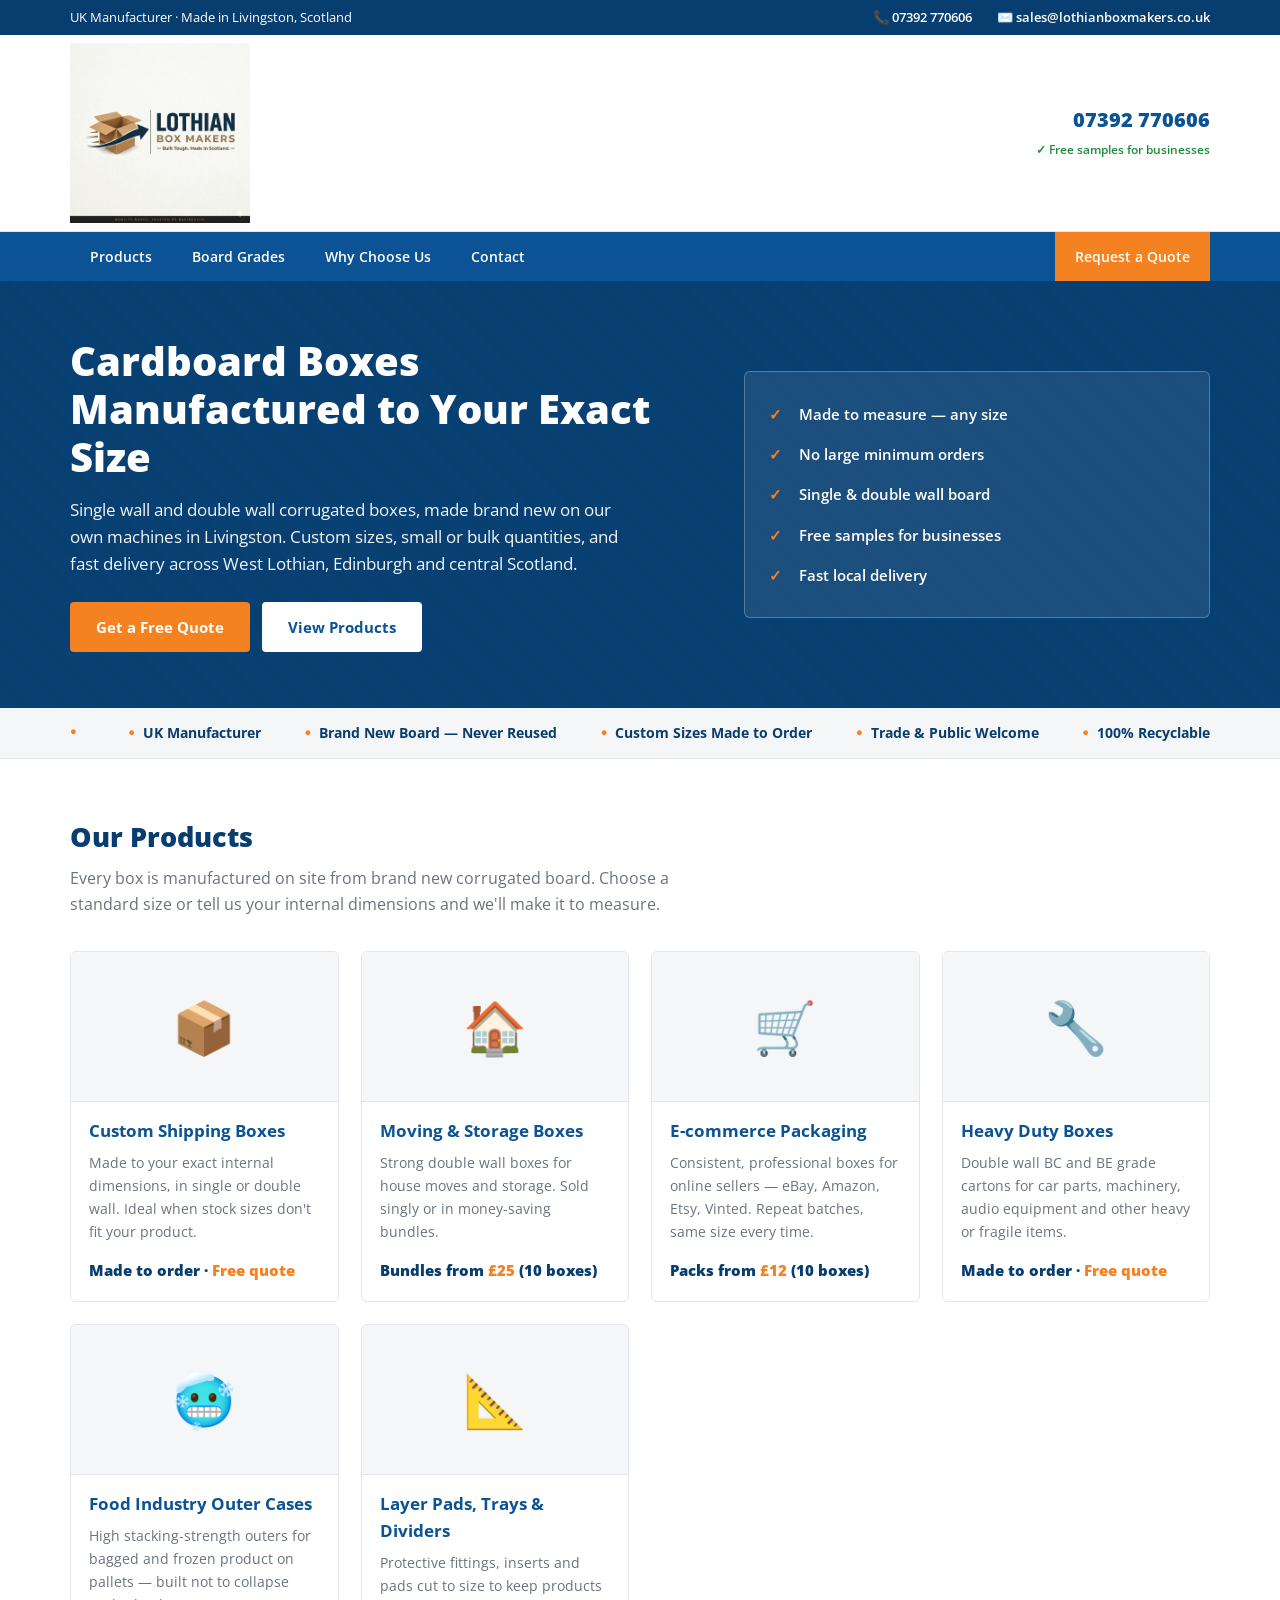
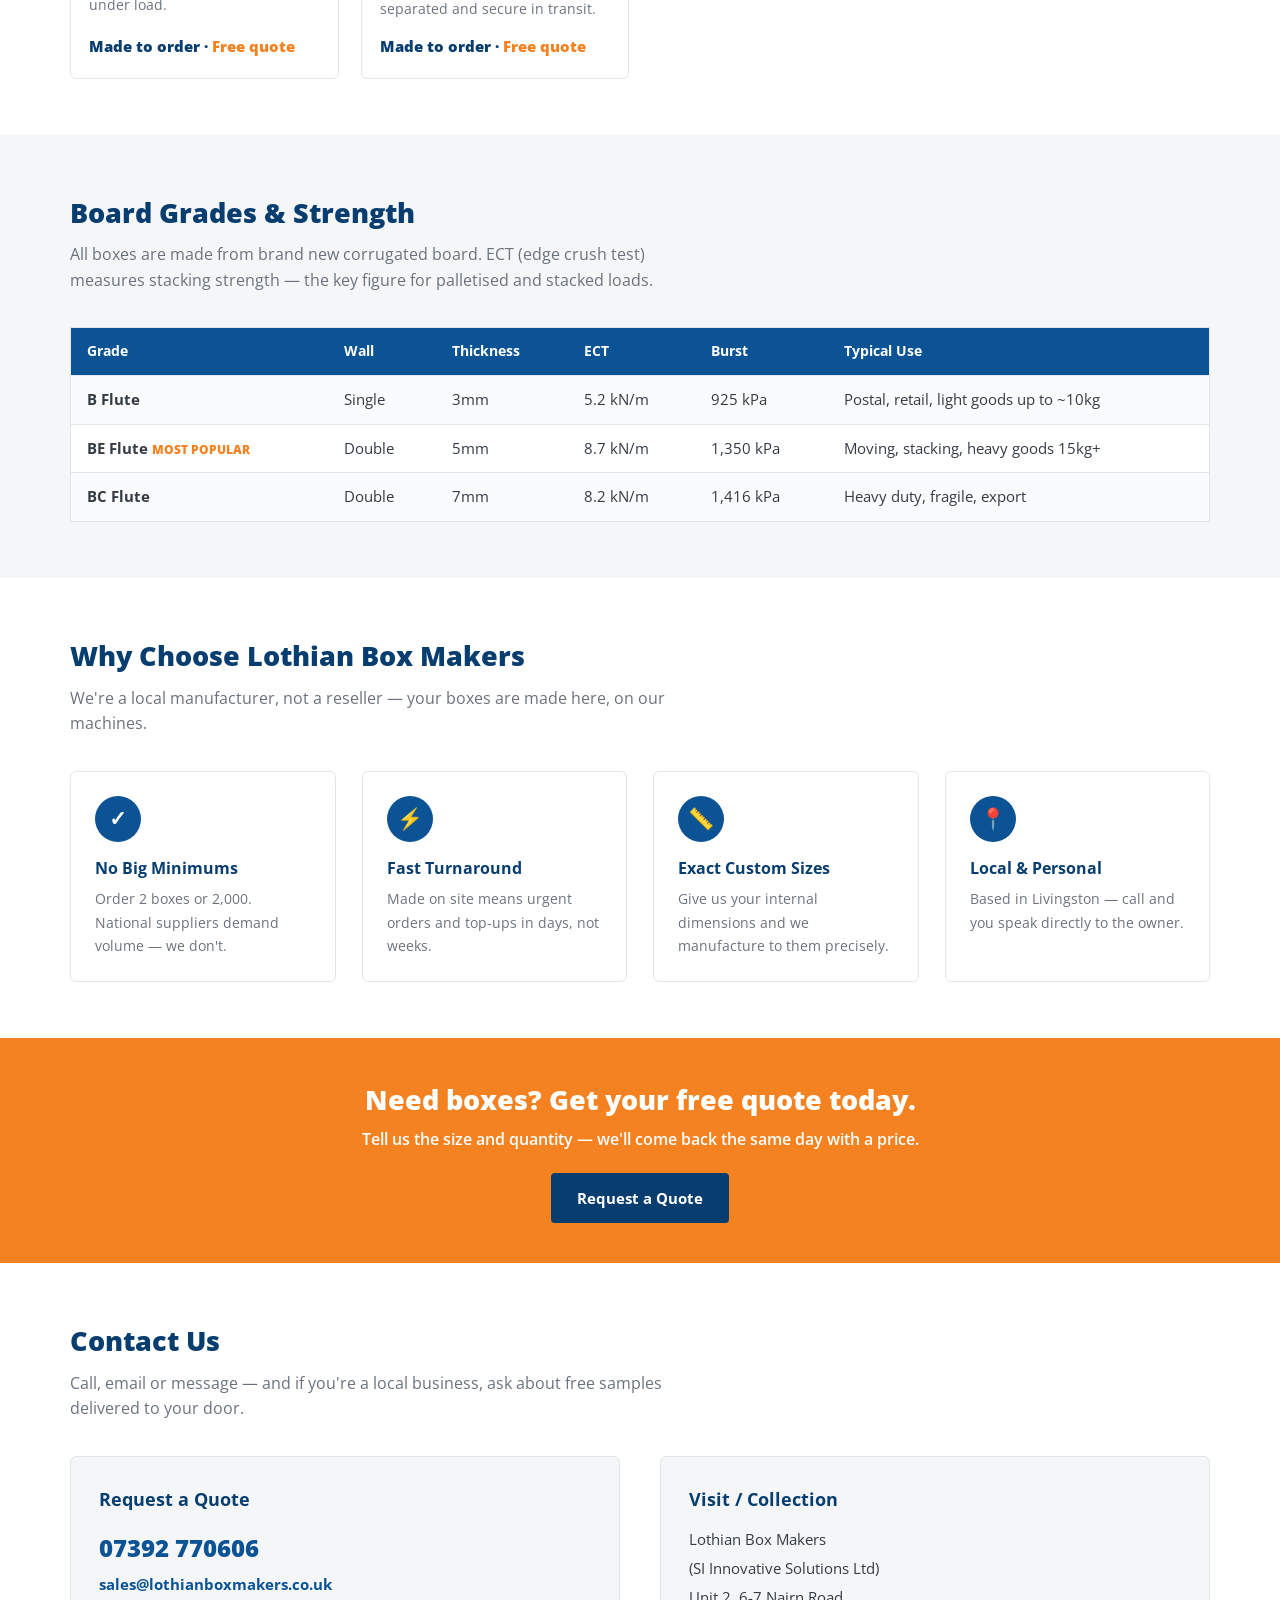
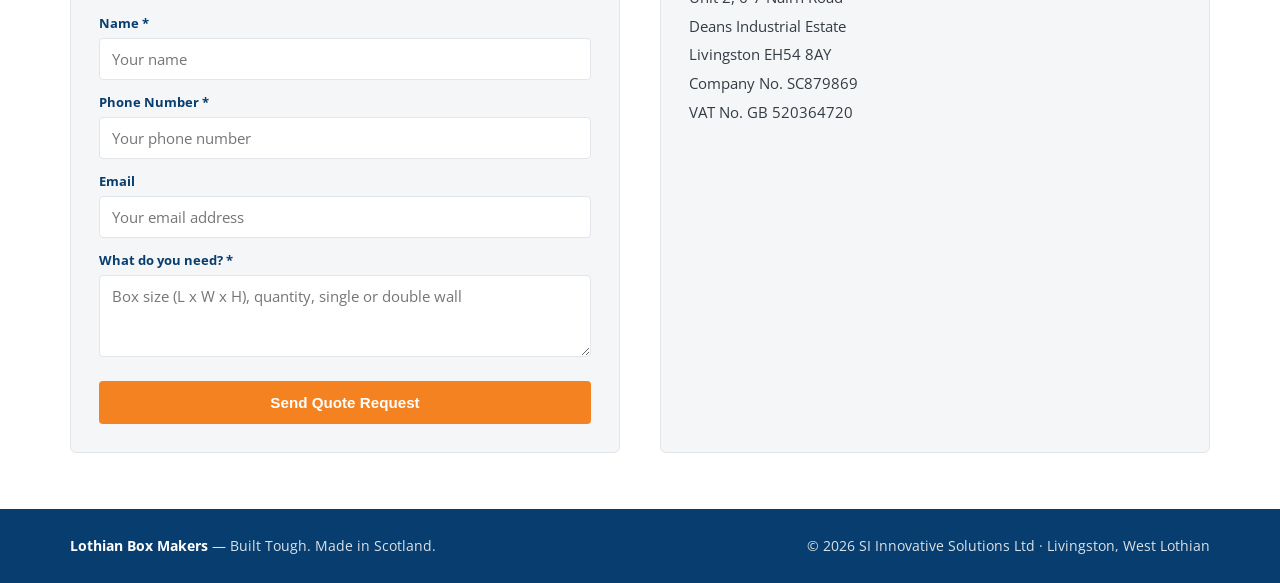
==== index.html @ ba6920db "Rename index.html.html to index.html" ====
<!DOCTYPE html>
<html lang="en">
<head>
<meta charset="UTF-8">
<meta name="viewport" content="width=device-width, initial-scale=1.0">
<title>Lothian Box Makers | Cardboard Boxes Manufacturer Livingston, Scotland</title>
<meta name="description" content="UK manufacturer of single wall and double wall cardboard boxes. Custom sizes, moving boxes, e-commerce packaging. Made in Livingston. Free samples & fast local delivery.">
<link rel="canonical" href="https://lothianboxmakers.co.uk/">
<meta property="og:title" content="Lothian Box Makers | Cardboard Boxes Made in Livingston">
<meta property="og:description" content="UK manufacturer of single and double wall cardboard boxes. Custom sizes, moving bundles, free samples, fast local delivery across West Lothian & Edinburgh.">
<meta property="og:type" content="website">
<meta property="og:url" content="https://lothianboxmakers.co.uk/">
<meta property="og:locale" content="en_GB">
<script type="application/ld+json">
{
  "@context": "https://schema.org",
  "@type": "LocalBusiness",
  "name": "Lothian Box Makers",
  "legalName": "SI Innovative Solutions Ltd",
  "description": "Manufacturer of single wall and double wall corrugated cardboard boxes. Custom sizes, moving boxes, e-commerce packaging.",
  "url": "https://lothianboxmakers.co.uk",
  "telephone": "+447392770606",
  "email": "sales@lothianboxmakers.co.uk",
  "vatID": "GB520364720",
  "address": {
    "@type": "PostalAddress",
    "streetAddress": "Unit 2, 6-7 Nairn Road, Deans Industrial Estate",
    "addressLocality": "Livingston",
    "addressRegion": "West Lothian",
    "postalCode": "EH54 8AY",
    "addressCountry": "GB"
  },
  "areaServed": ["Livingston","West Lothian","Edinburgh","Bathgate","Broxburn","Whitburn","Central Scotland"],
  "priceRange": "£"
}
</script>
<link rel="preconnect" href="https://fonts.googleapis.com">
<link href="https://fonts.googleapis.com/css2?family=Open+Sans:wght@400;600;700;800&display=swap" rel="stylesheet">
<style>
:root{
  --blue:#0B5394;        /* corporate packaging blue */
  --blue-dark:#083E6F;
  --orange:#F58220;      /* industry CTA orange */
  --orange-dark:#D96D0F;
  --grey-bg:#F5F6F8;
  --line:#E2E5EA;
  --text:#333B44;
  --muted:#6A737D;
  --white:#FFFFFF;
  --green:#1E8E3E;
}
*{margin:0;padding:0;box-sizing:border-box}
body{font-family:'Open Sans',Arial,sans-serif;color:var(--text);background:var(--white);line-height:1.6;font-size:16px}
a{text-decoration:none;color:inherit}
img{max-width:100%}
.wrap{max-width:1180px;margin:0 auto;padding:0 20px}

/* top utility bar */
.topbar{background:var(--blue-dark);color:#fff;font-size:.82rem}
.topbar .wrap{display:flex;justify-content:space-between;align-items:center;padding:7px 20px}
.topbar a{color:#fff;font-weight:600}
.topbar .right span{margin-left:22px}
@media(max-width:640px){.topbar .left{display:none}.topbar .wrap{justify-content:center}}

/* header */
header.site{background:var(--white);border-bottom:1px solid var(--line)}
header.site .wrap{display:flex;align-items:center;justify-content:space-between;padding:8px 20px}
.logo-wrap{display:flex;align-items:center}
.logo-img{height:180px;width:auto;display:block}
@media(max-width:640px){.logo-img{height:120px}}
.logo{font-weight:800;font-size:1.35rem;color:var(--blue);letter-spacing:-.01em}
.logo span{color:var(--orange)}
.logo small{display:block;font-size:.68rem;font-weight:600;color:var(--muted);letter-spacing:.08em;text-transform:uppercase}
.head-contact{text-align:right}
.head-contact .phone{display:block;font-weight:800;font-size:1.25rem;color:var(--blue)}
.head-contact .note{font-size:.78rem;color:var(--green);font-weight:600}

/* nav */
nav.main{background:var(--blue)}
nav.main ul{display:flex;list-style:none;max-width:1180px;margin:0 auto;padding:0 20px}
nav.main a{display:block;color:#fff;font-weight:600;font-size:.9rem;padding:13px 20px}
nav.main a:hover{background:var(--blue-dark)}
nav.main .cta{background:var(--orange);margin-left:auto}
nav.main .cta:hover{background:var(--orange-dark)}
@media(max-width:760px){nav.main ul{flex-wrap:wrap}nav.main .cta{margin-left:0}}

/* hero banner */
.hero{background:linear-gradient(rgba(8,62,111,.88),rgba(8,62,111,.88)),
  repeating-linear-gradient(45deg,#0B5394 0 14px,#0A4A85 14px 28px);color:#fff;padding:56px 0}
.hero .wrap{display:grid;grid-template-columns:1.15fr .85fr;gap:44px;align-items:center}
@media(max-width:860px){.hero .wrap{grid-template-columns:1fr}}
.hero h1{font-size:clamp(1.7rem,3.6vw,2.5rem);font-weight:800;line-height:1.2}
.hero p{margin:16px 0 24px;font-size:1.05rem;opacity:.95;max-width:56ch}
.hero .btns{display:flex;gap:12px;flex-wrap:wrap}
.btn{display:inline-block;font-weight:700;padding:13px 26px;border-radius:4px;font-size:.95rem}
.btn.orange{background:var(--orange);color:#fff}
.btn.orange:hover{background:var(--orange-dark)}
.btn.white{background:#fff;color:var(--blue)}
.btn.white:hover{background:#E9EEF5}
.hero-points{background:rgba(255,255,255,.08);border:1px solid rgba(255,255,255,.25);border-radius:6px;padding:22px 24px}
.hero-points li{list-style:none;padding:8px 0 8px 30px;position:relative;font-weight:600;font-size:.95rem}
.hero-points li::before{content:"✓";position:absolute;left:0;color:var(--orange);font-weight:800}

/* trust strip */
.trust{background:var(--grey-bg);border-bottom:1px solid var(--line)}
.trust .wrap{display:flex;justify-content:space-between;flex-wrap:wrap;gap:10px;padding:14px 20px;font-size:.85rem;font-weight:700;color:var(--blue-dark)}
.trust div::before{content:"●";color:var(--orange);margin-right:8px;font-size:.7rem;vertical-align:2px}

/* section base */
section{padding:56px 0}
h2{color:var(--blue-dark);font-size:1.7rem;font-weight:800;margin-bottom:8px}
.sub{color:var(--muted);margin-bottom:34px;max-width:70ch}

/* product category cards */
.cards{display:grid;grid-template-columns:repeat(auto-fill,minmax(265px,1fr));gap:22px}
.card{border:1px solid var(--line);border-radius:6px;overflow:hidden;background:#fff;display:flex;flex-direction:column;transition:box-shadow .15s}
.card:hover{box-shadow:0 6px 18px rgba(11,83,148,.13)}
.card .pic{height:150px;display:flex;align-items:center;justify-content:center;font-size:3.2rem;background:var(--grey-bg);border-bottom:1px solid var(--line)}
.card h3{font-size:1.05rem;color:var(--blue);padding:16px 18px 6px}
.card p{font-size:.9rem;color:var(--muted);padding:0 18px 14px;flex:1}
.card .foot{padding:0 18px 18px}
.card .from{font-weight:800;color:var(--blue-dark);font-size:.95rem}
.card .from em{font-style:normal;color:var(--orange)}

/* spec table section */
.specs{background:var(--grey-bg)}
.spec-table{width:100%;border-collapse:collapse;background:#fff;border:1px solid var(--line);font-size:.93rem}
.spec-table th{background:var(--blue);color:#fff;text-align:left;padding:12px 16px;font-size:.88rem}
.spec-table td{padding:12px 16px;border-top:1px solid var(--line)}
.spec-table tr:nth-child(even) td{background:#FAFBFC}
.spec-table .pop{color:var(--orange);font-weight:800;font-size:.78rem;text-transform:uppercase}
@media(max-width:700px){.spec-wrap{overflow-x:auto}}

/* why us */
.usps{display:grid;grid-template-columns:repeat(auto-fit,minmax(240px,1fr));gap:26px}
.usp{background:#fff;border:1px solid var(--line);border-radius:6px;padding:24px}
.usp .ic{width:46px;height:46px;border-radius:50%;background:var(--blue);color:#fff;display:flex;align-items:center;justify-content:center;font-size:1.3rem;font-weight:800;margin-bottom:14px}
.usp h3{font-size:1rem;color:var(--blue-dark);margin-bottom:6px}
.usp p{font-size:.9rem;color:var(--muted)}

/* CTA band */
.band{background:var(--orange);color:#fff;text-align:center;padding:40px 20px}
.band h2{color:#fff;margin-bottom:6px}
.band p{margin-bottom:20px;font-weight:600}
.band .btn{background:var(--blue-dark);color:#fff}
.band .btn:hover{background:#062D51}

/* contact */
.contact-grid{display:grid;grid-template-columns:1fr 1fr;gap:40px}
@media(max-width:780px){.contact-grid{grid-template-columns:1fr}}
.contact-card{background:var(--grey-bg);border:1px solid var(--line);border-radius:6px;padding:28px}
.contact-card h3{color:var(--blue-dark);margin-bottom:12px;font-size:1.1rem}
.contact-card p,.contact-card address{font-style:normal;font-size:.95rem;line-height:1.9;color:var(--text)}
.contact-card .phone{font-size:1.5rem;font-weight:800;color:var(--blue)}
.contact-card a.mail{color:var(--blue);font-weight:700}


/* quote form */
.qform label{display:block;font-size:.82rem;font-weight:700;color:var(--blue-dark);margin:12px 0 4px}
.qform input,.qform textarea{width:100%;padding:10px 12px;border:1px solid var(--line);border-radius:4px;font-family:inherit;font-size:.92rem}
.qform input:focus,.qform textarea:focus{outline:2px solid var(--blue);border-color:var(--blue)}
.qform button{margin-top:16px}
footer{background:var(--blue-dark);color:rgba(255,255,255,.85);font-size:.85rem}
footer .wrap{padding:26px 20px;display:flex;justify-content:space-between;flex-wrap:wrap;gap:10px}
footer b{color:#fff}
:focus-visible{outline:3px solid var(--orange);outline-offset:2px}
</style>
</head>
<body>

<div class="topbar">
  <div class="wrap">
    <div class="left">UK Manufacturer · Made in Livingston, Scotland</div>
    <div class="right">
      <span>📞 <a href="tel:07392770606">07392 770606</a></span>
      <span>✉️ <a href="mailto:sales@lothianboxmakers.co.uk">sales@lothianboxmakers.co.uk</a></span>
    </div>
  </div>
</div>

<header class="site">
  <div class="wrap">
    <div class="logo-wrap">
      <img src="[data-uri]" alt="Lothian Box Makers logo" class="logo-img">
    </div>
    <div class="head-contact">
      <a class="phone" href="tel:07392770606">07392 770606</a>
      <span class="note">✓ Free samples for businesses</span>
    </div>
  </div>
</header>

<nav class="main">
  <ul>
    <li><a href="#products">Products</a></li>
    <li><a href="#specs">Board Grades</a></li>
    <li><a href="#why">Why Choose Us</a></li>
    <li><a href="#contact">Contact</a></li>
    <li class="cta"><a href="#contact">Request a Quote</a></li>
  </ul>
</nav>

<section class="hero">
  <div class="wrap">
    <div>
      <h1>Cardboard Boxes Manufactured to Your Exact Size</h1>
      <p>Single wall and double wall corrugated boxes, made brand new on our own machines in Livingston. Custom sizes, small or bulk quantities, and fast delivery across West Lothian, Edinburgh and central Scotland.</p>
      <div class="btns">
        <a class="btn orange" href="#contact">Get a Free Quote</a>
        <a class="btn white" href="#products">View Products</a>
      </div>
    </div>
    <ul class="hero-points">
      <li>Made to measure — any size</li>
      <li>No large minimum orders</li>
      <li>Single &amp; double wall board</li>
      <li>Free samples for businesses</li>
      <li>Fast local delivery</li>
    </ul>
  </div>
</section>

<div class="trust">
  <div class="wrap">
    <div>UK Manufacturer</div>
    <div>Brand New Board — Never Reused</div>
    <div>Custom Sizes Made to Order</div>
    <div>Trade &amp; Public Welcome</div>
    <div>100% Recyclable</div>
  </div>
</div>

<section id="products">
  <div class="wrap">
    <h2>Our Products</h2>
    <p class="sub">Every box is manufactured on site from brand new corrugated board. Choose a standard size or tell us your internal dimensions and we'll make it to measure.</p>
    <div class="cards">
      <div class="card">
        <div class="pic">📦</div>
        <h3>Custom Shipping Boxes</h3>
        <p>Made to your exact internal dimensions, in single or double wall. Ideal when stock sizes don't fit your product.</p>
        <div class="foot"><span class="from">Made to order · <em>Free quote</em></span></div>
      </div>
      <div class="card">
        <div class="pic">🏠</div>
        <h3>Moving &amp; Storage Boxes</h3>
        <p>Strong double wall boxes for house moves and storage. Sold singly or in money-saving bundles.</p>
        <div class="foot"><span class="from">Bundles from <em>£25</em> (10 boxes)</span></div>
      </div>
      <div class="card">
        <div class="pic">🛒</div>
        <h3>E-commerce Packaging</h3>
        <p>Consistent, professional boxes for online sellers — eBay, Amazon, Etsy, Vinted. Repeat batches, same size every time.</p>
        <div class="foot"><span class="from">Packs from <em>£12</em> (10 boxes)</span></div>
      </div>
      <div class="card">
        <div class="pic">🔧</div>
        <h3>Heavy Duty Boxes</h3>
        <p>Double wall BC and BE grade cartons for car parts, machinery, audio equipment and other heavy or fragile items.</p>
        <div class="foot"><span class="from">Made to order · <em>Free quote</em></span></div>
      </div>
      <div class="card">
        <div class="pic">🥶</div>
        <h3>Food Industry Outer Cases</h3>
        <p>High stacking-strength outers for bagged and frozen product on pallets — built not to collapse under load.</p>
        <div class="foot"><span class="from">Made to order · <em>Free quote</em></span></div>
      </div>
      <div class="card">
        <div class="pic">📐</div>
        <h3>Layer Pads, Trays &amp; Dividers</h3>
        <p>Protective fittings, inserts and pads cut to size to keep products separated and secure in transit.</p>
        <div class="foot"><span class="from">Made to order · <em>Free quote</em></span></div>
      </div>
    </div>
  </div>
</section>

<section class="specs" id="specs">
  <div class="wrap">
    <h2>Board Grades &amp; Strength</h2>
    <p class="sub">All boxes are made from brand new corrugated board. ECT (edge crush test) measures stacking strength — the key figure for palletised and stacked loads.</p>
    <div class="spec-wrap">
      <table class="spec-table">
        <tr><th>Grade</th><th>Wall</th><th>Thickness</th><th>ECT</th><th>Burst</th><th>Typical Use</th></tr>
        <tr><td><b>B Flute</b></td><td>Single</td><td>3mm</td><td>5.2 kN/m</td><td>925 kPa</td><td>Postal, retail, light goods up to ~10kg</td></tr>
        <tr><td><b>BE Flute</b> <span class="pop">Most popular</span></td><td>Double</td><td>5mm</td><td>8.7 kN/m</td><td>1,350 kPa</td><td>Moving, stacking, heavy goods 15kg+</td></tr>
        <tr><td><b>BC Flute</b></td><td>Double</td><td>7mm</td><td>8.2 kN/m</td><td>1,416 kPa</td><td>Heavy duty, fragile, export</td></tr>
      </table>
    </div>
  </div>
</section>

<section id="why">
  <div class="wrap">
    <h2>Why Choose Lothian Box Makers</h2>
    <p class="sub">We're a local manufacturer, not a reseller — your boxes are made here, on our machines.</p>
    <div class="usps">
      <div class="usp"><div class="ic">✓</div><h3>No Big Minimums</h3><p>Order 2 boxes or 2,000. National suppliers demand volume — we don't.</p></div>
      <div class="usp"><div class="ic">⚡</div><h3>Fast Turnaround</h3><p>Made on site means urgent orders and top-ups in days, not weeks.</p></div>
      <div class="usp"><div class="ic">📏</div><h3>Exact Custom Sizes</h3><p>Give us your internal dimensions and we manufacture to them precisely.</p></div>
      <div class="usp"><div class="ic">📍</div><h3>Local &amp; Personal</h3><p>Based in Livingston — call and you speak directly to the owner.</p></div>
    </div>
  </div>
</section>

<div class="band">
  <h2>Need boxes? Get your free quote today.</h2>
  <p>Tell us the size and quantity — we'll come back the same day with a price.</p>
  <a class="btn" href="#contact">Request a Quote</a>
</div>

<section id="contact">
  <div class="wrap">
    <h2>Contact Us</h2>
    <p class="sub">Call, email or message — and if you're a local business, ask about free samples delivered to your door.</p>
    <div class="contact-grid">
      <div class="contact-card">
        <h3>Request a Quote</h3>
        <p style="margin-bottom:14px"><span class="phone"><a href="tel:07392770606">07392 770606</a></span><br>
        <a class="mail" href="mailto:sales@lothianboxmakers.co.uk">sales@lothianboxmakers.co.uk</a></p>
        <form id="quoteForm" class="qform">
          <label for="qname">Name *</label>
          <input id="qname" name="name" type="text" required placeholder="Your name">
          <label for="qphone">Phone Number *</label>
          <input id="qphone" name="phone" type="tel" required placeholder="Your phone number">
          <label for="qemail">Email</label>
          <input id="qemail" name="email" type="email" placeholder="Your email address">
          <label for="qmsg">What do you need? *</label>
          <textarea id="qmsg" name="requirement" rows="3" required placeholder="Box size (L x W x H), quantity, single or double wall"></textarea>
          <button type="submit" class="btn orange" style="border:none;cursor:pointer;width:100%">Send Quote Request</button>
          <p id="formMsg" style="margin-top:12px;font-weight:700;display:none"></p>
        </form>
        <script>
        document.getElementById('quoteForm').addEventListener('submit', function(e){
          e.preventDefault();
          var form = e.target;
          var msg = document.getElementById('formMsg');
          var btn = form.querySelector('button');
          var data = {
            name: form.name.value,
            phone: form.phone.value,
            email: form.email.value,
            requirement: form.requirement.value
          };
          btn.disabled = true; btn.textContent = 'Sending...';
          fetch('https://formspree.io/f/xjgzgrog', {
            method: 'POST',
            headers: {'Content-Type': 'application/json', 'Accept': 'application/json'},
            body: JSON.stringify(data)
          }).then(function(response){
            msg.style.display = 'block';
            if (response.ok) {
              form.reset();
              msg.style.color = '#1E8E3E';
              msg.textContent = 'Thank you — your enquiry has been sent. We will be in touch shortly.';
              btn.textContent = 'Sent';
            } else {
              msg.style.color = '#C0392B';
              msg.textContent = 'Sorry, something went wrong. Please call 07392 770606.';
              btn.disabled = false; btn.textContent = 'Send Quote Request';
            }
          }).catch(function(){
            msg.style.display = 'block';
            msg.style.color = '#C0392B';
            msg.textContent = 'Sorry, something went wrong. Please call 07392 770606.';
            btn.disabled = false; btn.textContent = 'Send Quote Request';
          });
        });
        </script>
      </div>
      <div class="contact-card">
        <h3>Visit / Collection</h3>
        <address>
          Lothian Box Makers<br>
          (SI Innovative Solutions Ltd)<br>
          Unit 2, 6-7 Nairn Road<br>
          Deans Industrial Estate<br>
          Livingston EH54 8AY<br>
          Company No. SC879869<br>
          VAT No. GB 520364720
        </address>
      </div>
    </div>
  </div>
</section>

<footer>
  <div class="wrap">
    <div><b>Lothian Box Makers</b> — Built Tough. Made in Scotland.</div>
    <div>© 2026 SI Innovative Solutions Ltd · Livingston, West Lothian</div>
  </div>
</footer>

</body>
</html>
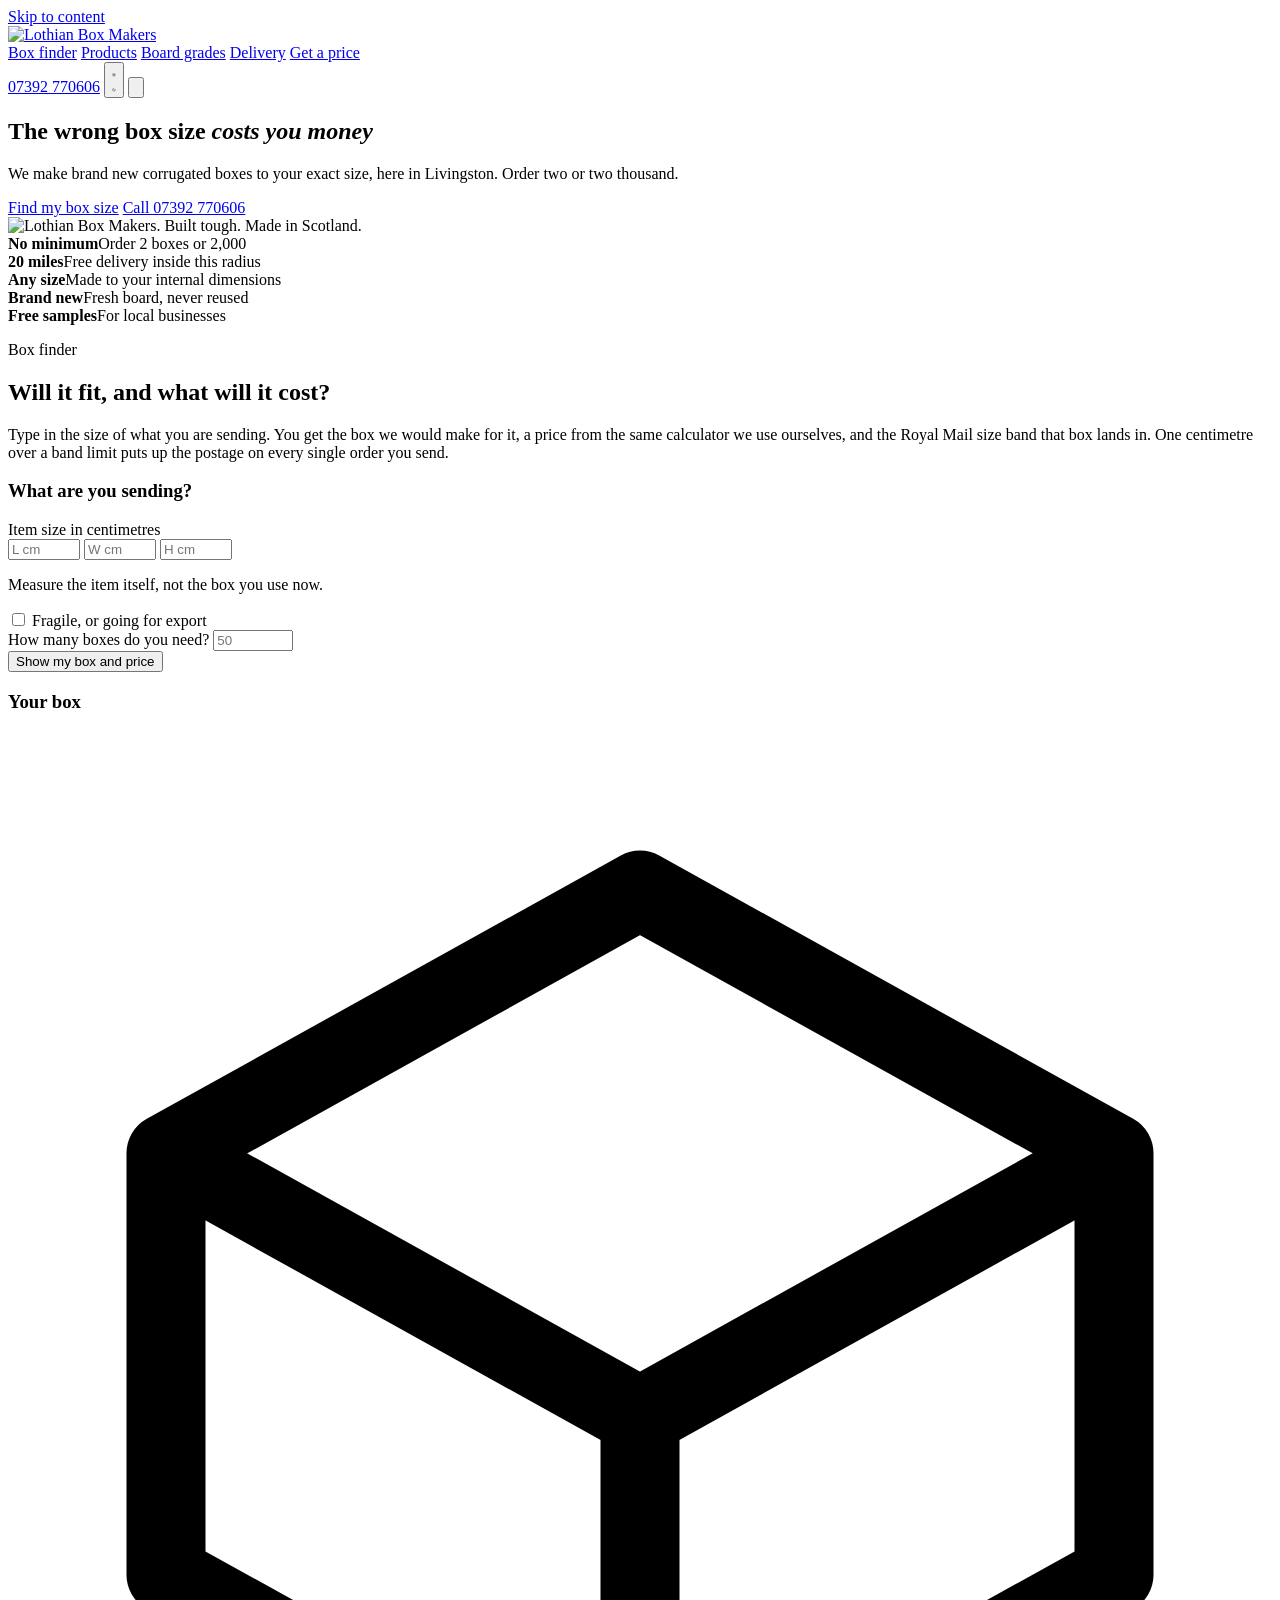
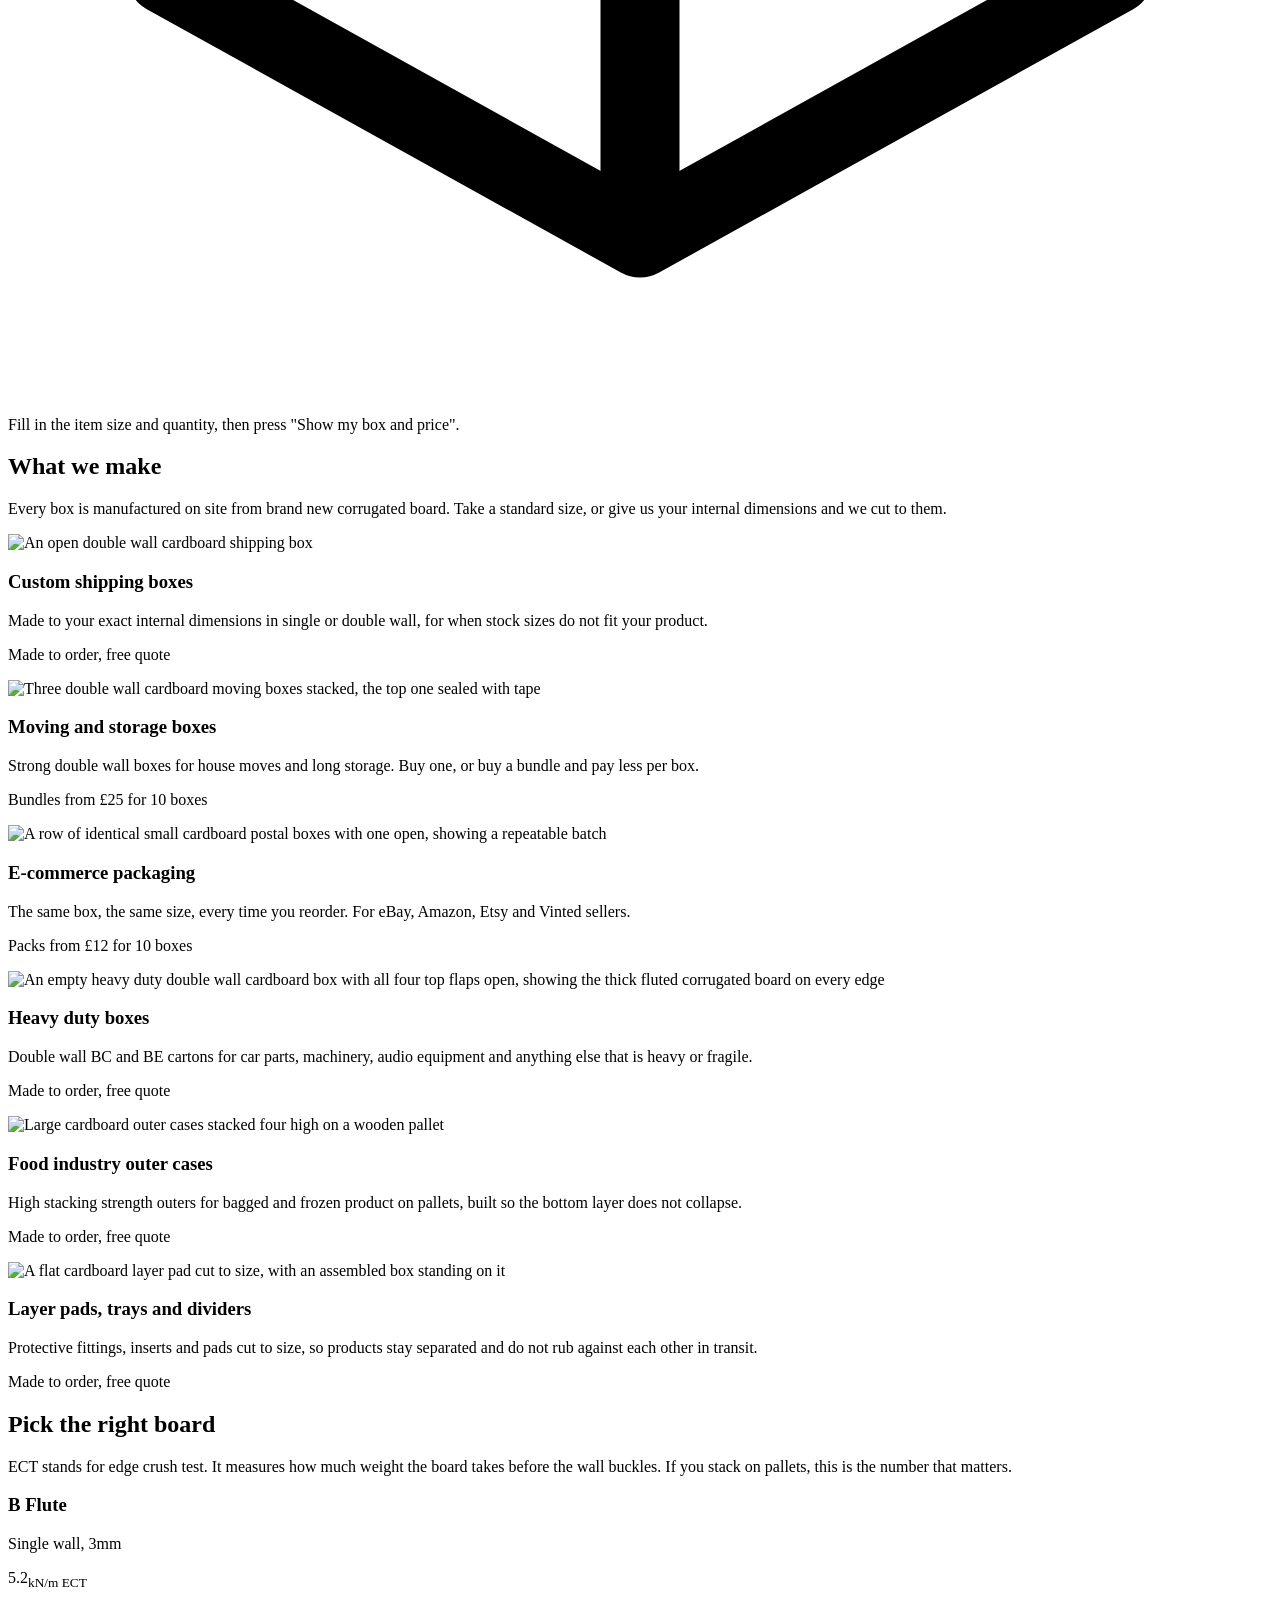
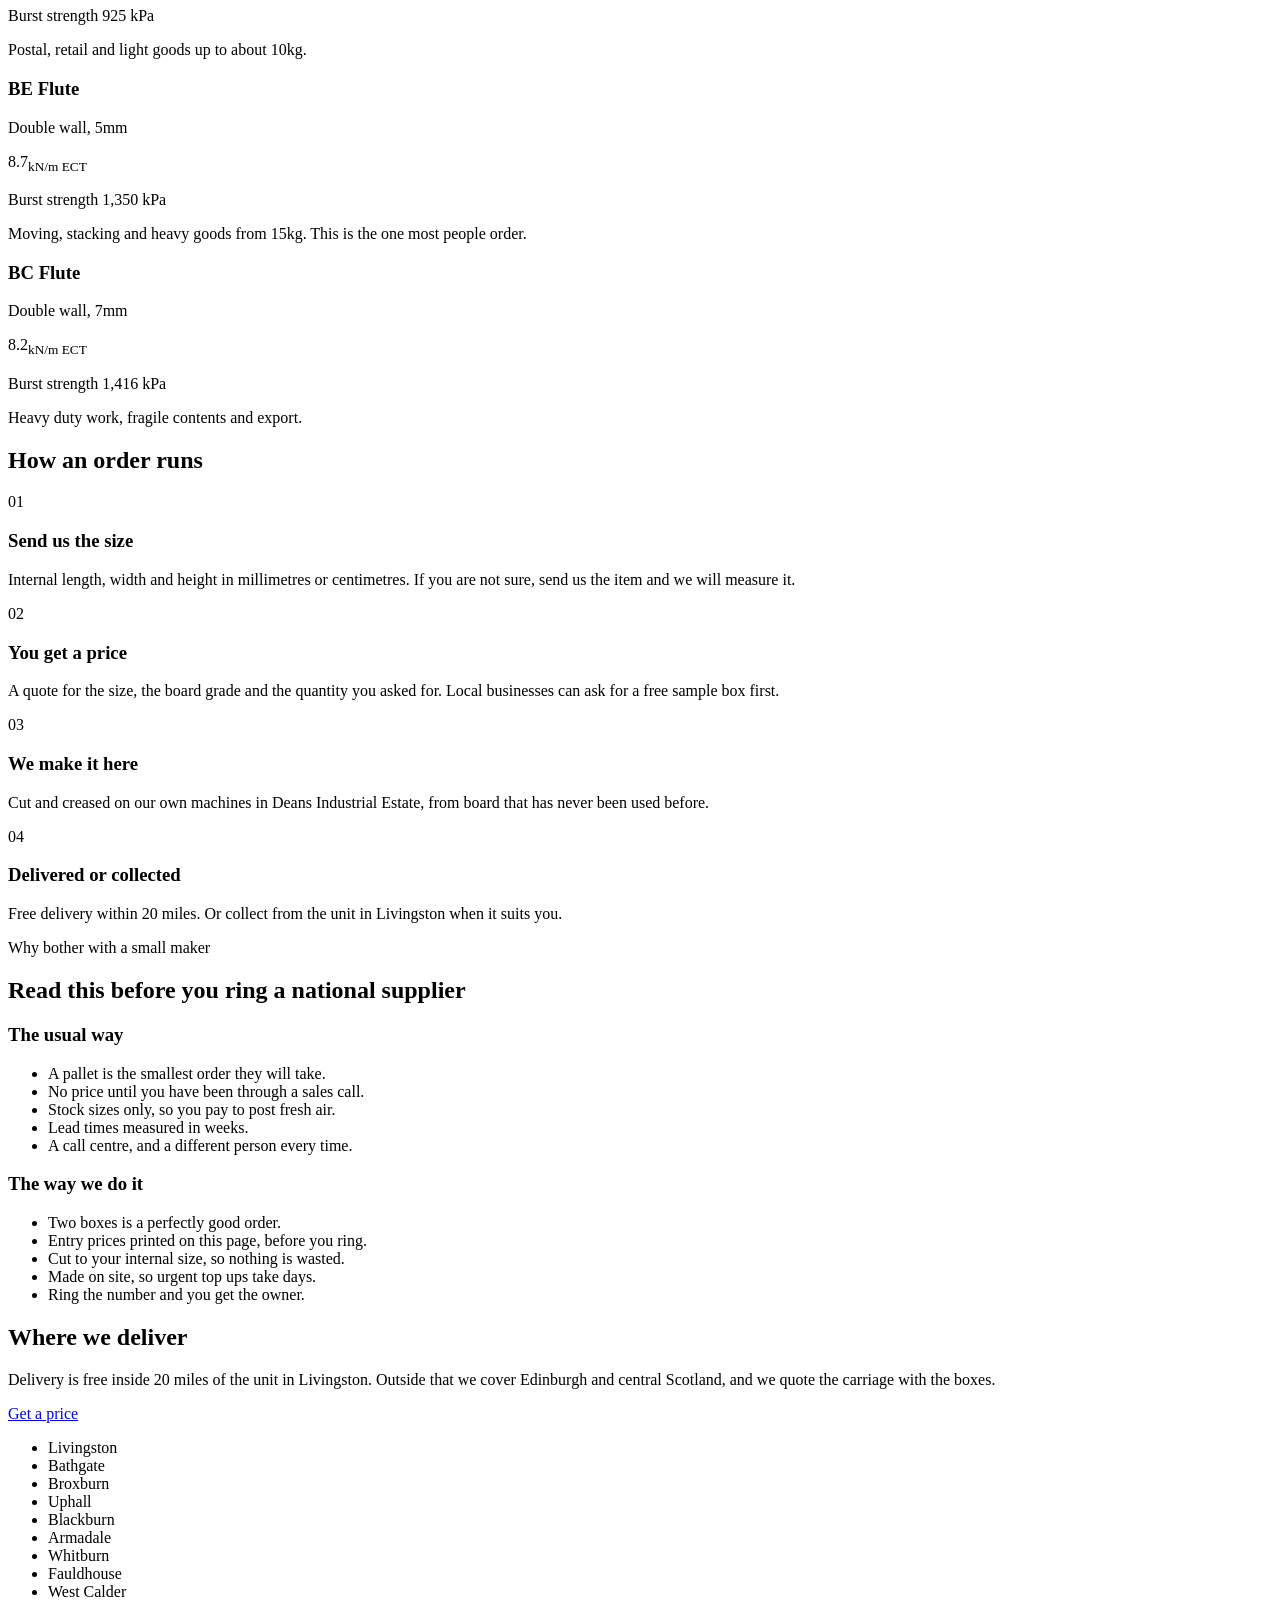
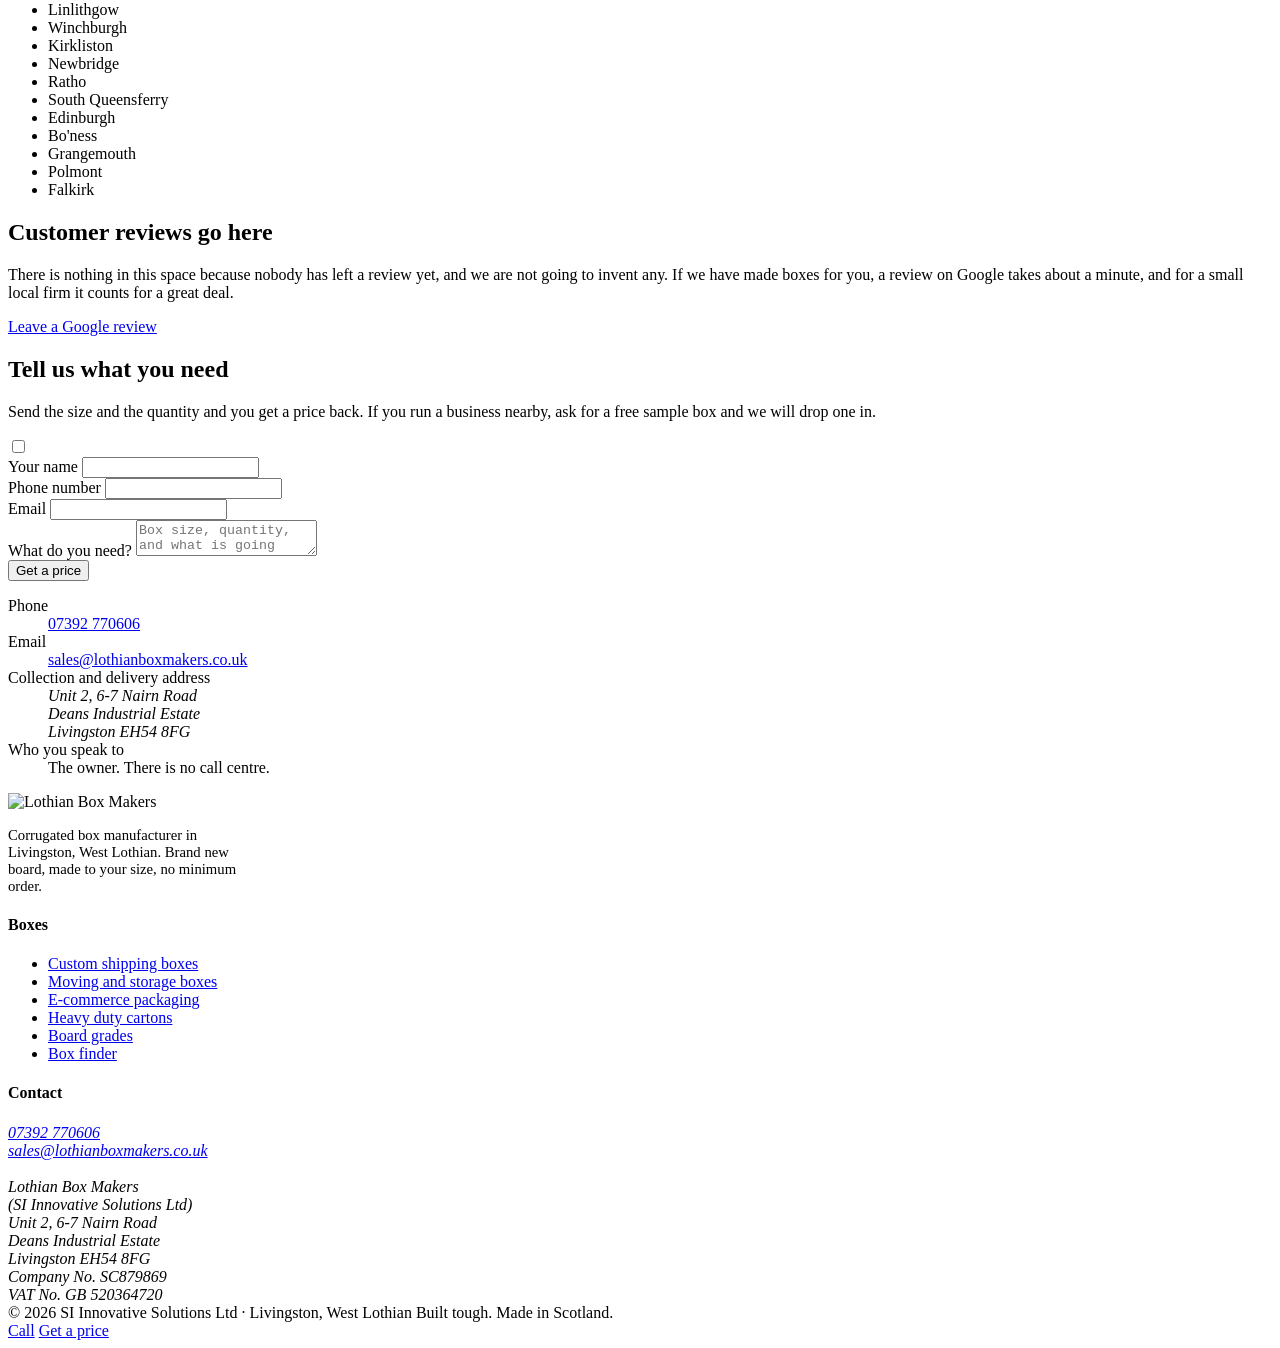
==== commit 74ebfee1: "Rename index.htm to index.html" ====
--- a/index.html
+++ b/index.html
@@ -1,395 +1,572 @@
-<!DOCTYPE html>
-<html lang="en">
+<!doctype html>
+<html lang="en-GB" data-theme="light">
 <head>
-<meta charset="UTF-8">
-<meta name="viewport" content="width=device-width, initial-scale=1.0">
-<title>Lothian Box Makers | Cardboard Boxes Manufacturer Livingston, Scotland</title>
-<meta name="description" content="UK manufacturer of single wall and double wall cardboard boxes. Custom sizes, moving boxes, e-commerce packaging. Made in Livingston. Free samples & fast local delivery.">
+<meta charset="utf-8">
+<meta name="viewport" content="width=device-width, initial-scale=1">
+<title>Cardboard Boxes Made to Your Size | Lothian Box Makers, Livingston</title>
+<meta name="description" content="Brand new single and double wall cardboard boxes, manufactured to your exact internal size in Livingston. No minimum order. Free delivery within 20 miles across West Lothian and Edinburgh.">
 <link rel="canonical" href="https://lothianboxmakers.co.uk/">
-<meta property="og:title" content="Lothian Box Makers | Cardboard Boxes Made in Livingston">
-<meta property="og:description" content="UK manufacturer of single and double wall cardboard boxes. Custom sizes, moving bundles, free samples, fast local delivery across West Lothian & Edinburgh.">
+
 <meta property="og:type" content="website">
+<meta property="og:title" content="Cardboard Boxes Made to Your Size | Lothian Box Makers">
+<meta property="og:description" content="Brand new corrugated boxes made to your exact internal size in Livingston. Order two boxes or two thousand.">
 <meta property="og:url" content="https://lothianboxmakers.co.uk/">
+<meta property="og:image" content="https://lothianboxmakers.co.uk/images/box-size-range.jpg">
 <meta property="og:locale" content="en_GB">
+<meta name="twitter:card" content="summary_large_image">
+<meta name="theme-color" content="#041533">
+
+<link rel="icon" href="images/logo.jpg">
+<link rel="preconnect" href="https://fonts.googleapis.com">
+<link rel="preconnect" href="https://fonts.gstatic.com" crossorigin>
+<link href="https://fonts.googleapis.com/css2?family=Archivo:wght@400;500;600;700;800;900&family=IBM+Plex+Mono:wght@400;600&display=swap" rel="stylesheet">
+<link rel="stylesheet" href="css/style.css">
+
+<script>
+  /* Set the theme before first paint so there is no flash. */
+  (function () {
+    try {
+      var t = localStorage.getItem('lbm-theme');
+      if (t === 'dark' || t === 'light') document.documentElement.setAttribute('data-theme', t);
+    } catch (e) {}
+  })();
+</script>
+
 <script type="application/ld+json">
 {
   "@context": "https://schema.org",
   "@type": "LocalBusiness",
+  "@id": "https://lothianboxmakers.co.uk/#business",
   "name": "Lothian Box Makers",
   "legalName": "SI Innovative Solutions Ltd",
-  "description": "Manufacturer of single wall and double wall corrugated cardboard boxes. Custom sizes, moving boxes, e-commerce packaging.",
-  "url": "https://lothianboxmakers.co.uk",
+  "url": "https://lothianboxmakers.co.uk/",
   "telephone": "+447392770606",
   "email": "sales@lothianboxmakers.co.uk",
+  "image": "https://lothianboxmakers.co.uk/images/logo.jpg",
+  "logo": "https://lothianboxmakers.co.uk/images/logo.jpg",
+  "slogan": "Built Tough. Made in Scotland.",
   "vatID": "GB520364720",
   "address": {
     "@type": "PostalAddress",
     "streetAddress": "Unit 2, 6-7 Nairn Road, Deans Industrial Estate",
     "addressLocality": "Livingston",
     "addressRegion": "West Lothian",
-    "postalCode": "EH54 8AY",
+    "postalCode": "EH54 8FG",
     "addressCountry": "GB"
   },
-  "areaServed": ["Livingston","West Lothian","Edinburgh","Bathgate","Broxburn","Whitburn","Central Scotland"],
-  "priceRange": "£"
+  "areaServed": [
+    { "@type": "AdministrativeArea", "name": "West Lothian" },
+    { "@type": "City", "name": "Edinburgh" },
+    { "@type": "AdministrativeArea", "name": "Central Scotland" }
+  ],
+  "makesOffer": [
+    { "@type": "Offer", "itemOffered": { "@type": "Product", "name": "Custom shipping boxes made to internal size" } },
+    { "@type": "Offer", "itemOffered": { "@type": "Product", "name": "Double wall moving and storage boxes" } },
+    { "@type": "Offer", "itemOffered": { "@type": "Product", "name": "E-commerce packaging boxes" } },
+    { "@type": "Offer", "itemOffered": { "@type": "Product", "name": "Heavy duty double wall cartons" } },
+    { "@type": "Offer", "itemOffered": { "@type": "Product", "name": "Food industry outer cases" } },
+    { "@type": "Offer", "itemOffered": { "@type": "Product", "name": "Layer pads, trays and dividers" } }
+  ]
 }
 </script>
-<link rel="preconnect" href="https://fonts.googleapis.com">
-<link href="https://fonts.googleapis.com/css2?family=Open+Sans:wght@400;600;700;800&display=swap" rel="stylesheet">
-<style>
-:root{
-  --blue:#0B5394;        /* corporate packaging blue */
-  --blue-dark:#083E6F;
-  --orange:#F58220;      /* industry CTA orange */
-  --orange-dark:#D96D0F;
-  --grey-bg:#F5F6F8;
-  --line:#E2E5EA;
-  --text:#333B44;
-  --muted:#6A737D;
-  --white:#FFFFFF;
-  --green:#1E8E3E;
-}
-*{margin:0;padding:0;box-sizing:border-box}
-body{font-family:'Open Sans',Arial,sans-serif;color:var(--text);background:var(--white);line-height:1.6;font-size:16px}
-a{text-decoration:none;color:inherit}
-img{max-width:100%}
-.wrap{max-width:1180px;margin:0 auto;padding:0 20px}
-
-/* top utility bar */
-.topbar{background:var(--blue-dark);color:#fff;font-size:.82rem}
-.topbar .wrap{display:flex;justify-content:space-between;align-items:center;padding:7px 20px}
-.topbar a{color:#fff;font-weight:600}
-.topbar .right span{margin-left:22px}
-@media(max-width:640px){.topbar .left{display:none}.topbar .wrap{justify-content:center}}
-
-/* header */
-header.site{background:var(--white);border-bottom:1px solid var(--line)}
-header.site .wrap{display:flex;align-items:center;justify-content:space-between;padding:8px 20px}
-.logo-wrap{display:flex;align-items:center}
-.logo-img{height:180px;width:auto;display:block}
-@media(max-width:640px){.logo-img{height:120px}}
-.logo{font-weight:800;font-size:1.35rem;color:var(--blue);letter-spacing:-.01em}
-.logo span{color:var(--orange)}
-.logo small{display:block;font-size:.68rem;font-weight:600;color:var(--muted);letter-spacing:.08em;text-transform:uppercase}
-.head-contact{text-align:right}
-.head-contact .phone{display:block;font-weight:800;font-size:1.25rem;color:var(--blue)}
-.head-contact .note{font-size:.78rem;color:var(--green);font-weight:600}
-
-/* nav */
-nav.main{background:var(--blue)}
-nav.main ul{display:flex;list-style:none;max-width:1180px;margin:0 auto;padding:0 20px}
-nav.main a{display:block;color:#fff;font-weight:600;font-size:.9rem;padding:13px 20px}
-nav.main a:hover{background:var(--blue-dark)}
-nav.main .cta{background:var(--orange);margin-left:auto}
-nav.main .cta:hover{background:var(--orange-dark)}
-@media(max-width:760px){nav.main ul{flex-wrap:wrap}nav.main .cta{margin-left:0}}
-
-/* hero banner */
-.hero{background:linear-gradient(rgba(8,62,111,.88),rgba(8,62,111,.88)),
-  repeating-linear-gradient(45deg,#0B5394 0 14px,#0A4A85 14px 28px);color:#fff;padding:56px 0}
-.hero .wrap{display:grid;grid-template-columns:1.15fr .85fr;gap:44px;align-items:center}
-@media(max-width:860px){.hero .wrap{grid-template-columns:1fr}}
-.hero h1{font-size:clamp(1.7rem,3.6vw,2.5rem);font-weight:800;line-height:1.2}
-.hero p{margin:16px 0 24px;font-size:1.05rem;opacity:.95;max-width:56ch}
-.hero .btns{display:flex;gap:12px;flex-wrap:wrap}
-.btn{display:inline-block;font-weight:700;padding:13px 26px;border-radius:4px;font-size:.95rem}
-.btn.orange{background:var(--orange);color:#fff}
-.btn.orange:hover{background:var(--orange-dark)}
-.btn.white{background:#fff;color:var(--blue)}
-.btn.white:hover{background:#E9EEF5}
-.hero-points{background:rgba(255,255,255,.08);border:1px solid rgba(255,255,255,.25);border-radius:6px;padding:22px 24px}
-.hero-points li{list-style:none;padding:8px 0 8px 30px;position:relative;font-weight:600;font-size:.95rem}
-.hero-points li::before{content:"✓";position:absolute;left:0;color:var(--orange);font-weight:800}
-
-/* trust strip */
-.trust{background:var(--grey-bg);border-bottom:1px solid var(--line)}
-.trust .wrap{display:flex;justify-content:space-between;flex-wrap:wrap;gap:10px;padding:14px 20px;font-size:.85rem;font-weight:700;color:var(--blue-dark)}
-.trust div::before{content:"●";color:var(--orange);margin-right:8px;font-size:.7rem;vertical-align:2px}
-
-/* section base */
-section{padding:56px 0}
-h2{color:var(--blue-dark);font-size:1.7rem;font-weight:800;margin-bottom:8px}
-.sub{color:var(--muted);margin-bottom:34px;max-width:70ch}
-
-/* product category cards */
-.cards{display:grid;grid-template-columns:repeat(auto-fill,minmax(265px,1fr));gap:22px}
-.card{border:1px solid var(--line);border-radius:6px;overflow:hidden;background:#fff;display:flex;flex-direction:column;transition:box-shadow .15s}
-.card:hover{box-shadow:0 6px 18px rgba(11,83,148,.13)}
-.card .pic{height:150px;display:flex;align-items:center;justify-content:center;font-size:3.2rem;background:var(--grey-bg);border-bottom:1px solid var(--line)}
-.card h3{font-size:1.05rem;color:var(--blue);padding:16px 18px 6px}
-.card p{font-size:.9rem;color:var(--muted);padding:0 18px 14px;flex:1}
-.card .foot{padding:0 18px 18px}
-.card .from{font-weight:800;color:var(--blue-dark);font-size:.95rem}
-.card .from em{font-style:normal;color:var(--orange)}
-
-/* spec table section */
-.specs{background:var(--grey-bg)}
-.spec-table{width:100%;border-collapse:collapse;background:#fff;border:1px solid var(--line);font-size:.93rem}
-.spec-table th{background:var(--blue);color:#fff;text-align:left;padding:12px 16px;font-size:.88rem}
-.spec-table td{padding:12px 16px;border-top:1px solid var(--line)}
-.spec-table tr:nth-child(even) td{background:#FAFBFC}
-.spec-table .pop{color:var(--orange);font-weight:800;font-size:.78rem;text-transform:uppercase}
-@media(max-width:700px){.spec-wrap{overflow-x:auto}}
-
-/* why us */
-.usps{display:grid;grid-template-columns:repeat(auto-fit,minmax(240px,1fr));gap:26px}
-.usp{background:#fff;border:1px solid var(--line);border-radius:6px;padding:24px}
-.usp .ic{width:46px;height:46px;border-radius:50%;background:var(--blue);color:#fff;display:flex;align-items:center;justify-content:center;font-size:1.3rem;font-weight:800;margin-bottom:14px}
-.usp h3{font-size:1rem;color:var(--blue-dark);margin-bottom:6px}
-.usp p{font-size:.9rem;color:var(--muted)}
-
-/* CTA band */
-.band{background:var(--orange);color:#fff;text-align:center;padding:40px 20px}
-.band h2{color:#fff;margin-bottom:6px}
-.band p{margin-bottom:20px;font-weight:600}
-.band .btn{background:var(--blue-dark);color:#fff}
-.band .btn:hover{background:#062D51}
-
-/* contact */
-.contact-grid{display:grid;grid-template-columns:1fr 1fr;gap:40px}
-@media(max-width:780px){.contact-grid{grid-template-columns:1fr}}
-.contact-card{background:var(--grey-bg);border:1px solid var(--line);border-radius:6px;padding:28px}
-.contact-card h3{color:var(--blue-dark);margin-bottom:12px;font-size:1.1rem}
-.contact-card p,.contact-card address{font-style:normal;font-size:.95rem;line-height:1.9;color:var(--text)}
-.contact-card .phone{font-size:1.5rem;font-weight:800;color:var(--blue)}
-.contact-card a.mail{color:var(--blue);font-weight:700}
-
-
-/* quote form */
-.qform label{display:block;font-size:.82rem;font-weight:700;color:var(--blue-dark);margin:12px 0 4px}
-.qform input,.qform textarea{width:100%;padding:10px 12px;border:1px solid var(--line);border-radius:4px;font-family:inherit;font-size:.92rem}
-.qform input:focus,.qform textarea:focus{outline:2px solid var(--blue);border-color:var(--blue)}
-.qform button{margin-top:16px}
-footer{background:var(--blue-dark);color:rgba(255,255,255,.85);font-size:.85rem}
-footer .wrap{padding:26px 20px;display:flex;justify-content:space-between;flex-wrap:wrap;gap:10px}
-footer b{color:#fff}
-:focus-visible{outline:3px solid var(--orange);outline-offset:2px}
-</style>
 </head>
 <body>
 
-<div class="topbar">
-  <div class="wrap">
-    <div class="left">UK Manufacturer · Made in Livingston, Scotland</div>
-    <div class="right">
-      <span>📞 <a href="tel:07392770606">07392 770606</a></span>
-      <span>✉️ <a href="mailto:sales@lothianboxmakers.co.uk">sales@lothianboxmakers.co.uk</a></span>
-    </div>
-  </div>
-</div>
-
-<header class="site">
-  <div class="wrap">
-    <div class="logo-wrap">
-      <img src="[data-uri]" alt="Lothian Box Makers logo" class="logo-img">
-    </div>
-    <div class="head-contact">
-      <a class="phone" href="tel:07392770606">07392 770606</a>
-      <span class="note">✓ Free samples for businesses</span>
+<a class="skip" href="#main">Skip to content</a>
+
+<header class="topbar">
+  <div class="wrap topbar__in">
+    <a class="brand" href="#top" aria-label="Lothian Box Makers, back to top" tabindex="-1">
+      <img src="images/logo.jpg" alt="Lothian Box Makers" width="1774" height="887">
+    </a>
+
+    <nav class="nav" id="nav" aria-label="Main">
+      <a href="#finder">Box finder</a>
+      <a href="#products">Products</a>
+      <a href="#grades">Board grades</a>
+      <a href="#areas">Delivery</a>
+      <a href="#contact">Get a price</a>
+    </nav>
+
+    <div class="topbar__cta">
+      <a class="tel" href="tel:+447392770606">07392 770606</a>
+
+      <button class="icon-btn" id="themeToggle" type="button" aria-label="Switch to dark theme" aria-pressed="false">
+        <svg class="i-sun" viewBox="0 0 24 24" fill="none" stroke="currentColor" stroke-width="2" stroke-linecap="round" aria-hidden="true">
+          <circle cx="12" cy="12" r="4"/><path d="M12 2v2M12 20v2M4.9 4.9l1.4 1.4M17.7 17.7l1.4 1.4M2 12h2M20 12h2M4.9 19.1l1.4-1.4M17.7 6.3l1.4-1.4"/>
+        </svg>
+        <svg class="i-moon" viewBox="0 0 24 24" fill="none" stroke="currentColor" stroke-width="2" stroke-linecap="round" stroke-linejoin="round" aria-hidden="true">
+          <path d="M21 12.8A9 9 0 1 1 11.2 3a7 7 0 0 0 9.8 9.8Z"/>
+        </svg>
+      </button>
+
+      <button class="icon-btn" id="navToggle" type="button" aria-label="Open menu" aria-expanded="false" aria-controls="nav">
+        <svg viewBox="0 0 24 24" fill="none" stroke="currentColor" stroke-width="2" stroke-linecap="round" aria-hidden="true">
+          <path d="M3 6h18M3 12h18M3 18h18"/>
+        </svg>
+      </button>
     </div>
   </div>
 </header>
 
-<nav class="main">
-  <ul>
-    <li><a href="#products">Products</a></li>
-    <li><a href="#specs">Board Grades</a></li>
-    <li><a href="#why">Why Choose Us</a></li>
-    <li><a href="#contact">Contact</a></li>
-    <li class="cta"><a href="#contact">Request a Quote</a></li>
-  </ul>
-</nav>
-
-<section class="hero">
+<main id="main">
+
+  <!-- ============================================================ hero -->
+  <section class="hero" id="top">
+    <div class="wrap hero__in">
+      <div>
+        <h1>The wrong box size <em>costs you money</em></h1>
+        <p class="hero__sub">
+          We make brand new corrugated boxes to your exact size, here in Livingston.
+          Order two or two thousand.
+        </p>
+        <div class="hero__acts">
+          <a class="btn btn--primary" href="#finder">Find my box size</a>
+          <a class="btn btn--ghost" href="tel:+447392770606">Call 07392 770606</a>
+        </div>
+      </div>
+
+      <div class="hero__media">
+        <div class="hero__brand">
+          <img src="images/logo.jpg" alt="Lothian Box Makers. Built tough. Made in Scotland." width="1774" height="887" fetchpriority="high">
+        </div>
+      </div>
+    </div>
+  </section>
+
+  <!-- ===================================================== facts strip -->
+  <section class="facts" aria-label="What you get">
+    <div class="wrap facts__in">
+      <div class="fact"><b>No minimum</b><span>Order 2 boxes or 2,000</span></div>
+      <div class="fact"><b>20 miles</b><span>Free delivery inside this radius</span></div>
+      <div class="fact"><b>Any size</b><span>Made to your internal dimensions</span></div>
+      <div class="fact"><b>Brand new</b><span>Fresh board, never reused</span></div>
+      <div class="fact"><b>Free samples</b><span>For local businesses</span></div>
+    </div>
+  </section>
+
+  <!-- ====================================================== box finder -->
+  <section class="finder section" id="finder">
+    <div class="wrap">
+      <p class="kicker">Box finder</p>
+      <h2 class="h-sect">Will it fit, and what will it cost?</h2>
+      <p class="lede">
+        Type in the size of what you are sending. You get the box we would make for it,
+        a price from the same calculator we use ourselves, and the Royal Mail size band
+        that box lands in. One centimetre over a band limit puts up the postage on every
+        single order you send.
+      </p>
+
+      <div class="finder__grid">
+
+        <div class="panel">
+          <h3>What are you sending?</h3>
+
+          <form id="finderForm" novalidate>
+            <div class="field">
+              <label for="fL">Item size in centimetres</label>
+              <div class="dims">
+                <input type="number" id="fL" min="1" max="200" step="0.1" placeholder="L cm" inputmode="decimal" aria-label="Item length in centimetres">
+                <input type="number" id="fW" min="1" max="200" step="0.1" placeholder="W cm" inputmode="decimal" aria-label="Item width in centimetres">
+                <input type="number" id="fH" min="1" max="200" step="0.1" placeholder="H cm" inputmode="decimal" aria-label="Item height in centimetres">
+              </div>
+              <p class="hint">Measure the item itself, not the box you use now.</p>
+            </div>
+
+            <div class="checkline">
+              <input type="checkbox" id="fFragile">
+              <label for="fFragile">Fragile, or going for export</label>
+            </div>
+
+            <div class="field">
+              <label for="fQty">How many boxes do you need?</label>
+              <input type="number" id="fQty" min="1" max="100000" step="1" placeholder="50" inputmode="numeric" required>
+            </div>
+
+            <button class="btn btn--primary btn--wide" type="submit">Show my box and price</button>
+          </form>
+        </div>
+
+        <div class="panel result" id="result" aria-live="polite">
+          <h3>Your box</h3>
+          <div id="resultBody">
+            <div class="result__empty">
+              <svg viewBox="0 0 24 24" fill="none" stroke="currentColor" stroke-width="1.5" stroke-linejoin="round" aria-hidden="true">
+                <path d="M21 8 12 3 3 8v8l9 5 9-5V8Z"/><path d="m3 8 9 5 9-5M12 13v8"/>
+              </svg>
+              <p>Fill in the item size and quantity, then press "Show my box and price".</p>
+            </div>
+          </div>
+        </div>
+
+      </div>
+    </div>
+  </section>
+
+  <!-- ======================================================== products -->
+  <section class="section" id="products">
+    <div class="wrap">
+      <h2 class="h-sect">What we make</h2>
+      <p class="lede">
+        Every box is manufactured on site from brand new corrugated board. Take a standard
+        size, or give us your internal dimensions and we cut to them.
+      </p>
+
+      <div class="bento">
+
+        <article class="tile tile--img tile--wide reveal">
+          <div class="tile__plate">
+            <img src="images/box-open.jpg" alt="An open double wall cardboard shipping box" loading="lazy" width="1300" height="960">
+          </div>
+          <div class="tile__body">
+            <h3>Custom shipping boxes</h3>
+            <p>Made to your exact internal dimensions in single or double wall, for when stock sizes do not fit your product.</p>
+            <p class="price">Made to order, free quote</p>
+          </div>
+        </article>
+
+        <article class="tile tile--img tile--kraft tile--wide reveal">
+          <div class="tile__plate">
+            <img src="images/boxes-moving.jpg" alt="Three double wall cardboard moving boxes stacked, the top one sealed with tape" loading="lazy" width="1200" height="800">
+          </div>
+          <div class="tile__body">
+          <h3>Moving and storage boxes</h3>
+          <p>Strong double wall boxes for house moves and long storage. Buy one, or buy a bundle and pay less per box.</p>
+          <p class="price">Bundles from £25 for 10 boxes</p>
+          </div>
+        </article>
+
+        <article class="tile tile--img tile--half reveal">
+          <div class="tile__plate">
+            <img src="images/boxes-ecommerce.jpg" alt="A row of identical small cardboard postal boxes with one open, showing a repeatable batch" loading="lazy" width="1200" height="800">
+          </div>
+          <div class="tile__body">
+          <h3>E-commerce packaging</h3>
+          <p>The same box, the same size, every time you reorder. For eBay, Amazon, Etsy and Vinted sellers.</p>
+          <p class="price">Packs from £12 for 10 boxes</p>
+          </div>
+        </article>
+
+        <article class="tile tile--img tile--half reveal">
+          <div class="tile__plate">
+            <img src="images/box-heavy-duty.jpg" alt="An empty heavy duty double wall cardboard box with all four top flaps open, showing the thick fluted corrugated board on every edge" loading="lazy" width="1200" height="800">
+          </div>
+          <div class="tile__body">
+          <h3>Heavy duty boxes</h3>
+          <p>Double wall BC and BE cartons for car parts, machinery, audio equipment and anything else that is heavy or fragile.</p>
+          <p class="price">Made to order, free quote</p>
+          </div>
+        </article>
+
+        <article class="tile tile--img tile--half reveal">
+          <div class="tile__plate">
+            <img src="images/boxes-outer-cases.jpg" alt="Large cardboard outer cases stacked four high on a wooden pallet" loading="lazy" width="1200" height="800">
+          </div>
+          <div class="tile__body">
+          <h3>Food industry outer cases</h3>
+          <p>High stacking strength outers for bagged and frozen product on pallets, built so the bottom layer does not collapse.</p>
+          <p class="price">Made to order, free quote</p>
+          </div>
+        </article>
+
+        <article class="tile tile--img tile--split tile--full reveal">
+          <div class="tile__plate">
+            <img src="images/box-flatpack.jpg" alt="A flat cardboard layer pad cut to size, with an assembled box standing on it" loading="lazy" width="1300" height="1290">
+          </div>
+          <div class="tile__body">
+            <h3>Layer pads, trays and dividers</h3>
+            <p>Protective fittings, inserts and pads cut to size, so products stay separated and do not rub against each other in transit.</p>
+            <p class="price">Made to order, free quote</p>
+          </div>
+        </article>
+
+      </div>
+    </div>
+  </section>
+
+  <!-- ==================================================== board grades -->
+  <section class="section" id="grades" style="background: var(--surface-2);">
+    <div class="wrap">
+      <h2 class="h-sect">Pick the right board</h2>
+      <p class="lede">
+        ECT stands for edge crush test. It measures how much weight the board takes before
+        the wall buckles. If you stack on pallets, this is the number that matters.
+      </p>
+
+      <div class="grades">
+
+        <article class="grade">
+          <div class="grade__name">
+            <h3>B Flute</h3>
+            <span>Single wall, 3mm</span>
+          </div>
+          <p class="grade__big mono">5.2<sub>kN/m ECT</sub></p>
+          <p class="grade__meta">Burst strength 925 kPa</p>
+          <p class="grade__use">Postal, retail and light goods up to about 10kg.</p>
+        </article>
+
+        <article class="grade grade--best">
+          <div class="grade__name">
+            <h3>BE Flute</h3>
+            <span>Double wall, 5mm</span>
+          </div>
+          <p class="grade__big mono">8.7<sub>kN/m ECT</sub></p>
+          <p class="grade__meta">Burst strength 1,350 kPa</p>
+          <p class="grade__use">Moving, stacking and heavy goods from 15kg. This is the one most people order.</p>
+        </article>
+
+        <article class="grade">
+          <div class="grade__name">
+            <h3>BC Flute</h3>
+            <span>Double wall, 7mm</span>
+          </div>
+          <p class="grade__big mono">8.2<sub>kN/m ECT</sub></p>
+          <p class="grade__meta">Burst strength 1,416 kPa</p>
+          <p class="grade__use">Heavy duty work, fragile contents and export.</p>
+        </article>
+
+      </div>
+    </div>
+  </section>
+
+  <!-- ========================================================= process -->
+  <section class="section">
+    <div class="wrap">
+      <h2 class="h-sect">How an order runs</h2>
+
+      <div class="steps">
+        <div class="step reveal">
+          <span class="step__n mono">01</span>
+          <h3>Send us the size</h3>
+          <p>Internal length, width and height in millimetres or centimetres. If you are not sure, send us the item and we will measure it.</p>
+        </div>
+        <div class="step reveal">
+          <span class="step__n mono">02</span>
+          <h3>You get a price</h3>
+          <p>A quote for the size, the board grade and the quantity you asked for. Local businesses can ask for a free sample box first.</p>
+        </div>
+        <div class="step reveal">
+          <span class="step__n mono">03</span>
+          <h3>We make it here</h3>
+          <p>Cut and creased on our own machines in Deans Industrial Estate, from board that has never been used before.</p>
+        </div>
+        <div class="step reveal">
+          <span class="step__n mono">04</span>
+          <h3>Delivered or collected</h3>
+          <p>Free delivery within 20 miles. Or collect from the unit in Livingston when it suits you.</p>
+        </div>
+      </div>
+    </div>
+  </section>
+
+  <!-- ======================================================== contrast -->
+  <section class="section" style="background: var(--surface-2);">
+    <div class="wrap">
+      <p class="kicker">Why bother with a small maker</p>
+      <h2 class="h-sect">Read this before you ring a national supplier</h2>
+
+      <div class="versus">
+        <div class="vs-col vs-col--them">
+          <h3>The usual way</h3>
+          <ul class="vs-list">
+            <li>A pallet is the smallest order they will take.</li>
+            <li>No price until you have been through a sales call.</li>
+            <li>Stock sizes only, so you pay to post fresh air.</li>
+            <li>Lead times measured in weeks.</li>
+            <li>A call centre, and a different person every time.</li>
+          </ul>
+        </div>
+        <div class="vs-col vs-col--us">
+          <h3>The way we do it</h3>
+          <ul class="vs-list">
+            <li>Two boxes is a perfectly good order.</li>
+            <li>Entry prices printed on this page, before you ring.</li>
+            <li>Cut to your internal size, so nothing is wasted.</li>
+            <li>Made on site, so urgent top ups take days.</li>
+            <li>Ring the number and you get the owner.</li>
+          </ul>
+        </div>
+      </div>
+    </div>
+  </section>
+
+  <!-- =========================================================== areas -->
+  <section class="section" id="areas">
+    <div class="wrap areas__grid">
+      <div>
+        <h2 class="h-sect">Where we deliver</h2>
+        <p class="lede" style="margin-top:1rem">
+          Delivery is free inside 20 miles of the unit in Livingston. Outside that we cover
+          Edinburgh and central Scotland, and we quote the carriage with the boxes.
+        </p>
+        <a class="btn btn--navy" href="#contact" style="margin-top:1.75rem">Get a price</a>
+      </div>
+
+      <ul class="towns">
+        <li>Livingston</li>
+        <li>Bathgate</li>
+        <li>Broxburn</li>
+        <li>Uphall</li>
+        <li>Blackburn</li>
+        <li>Armadale</li>
+        <li>Whitburn</li>
+        <li>Fauldhouse</li>
+        <li>West Calder</li>
+        <li>Linlithgow</li>
+        <li>Winchburgh</li>
+        <li>Kirkliston</li>
+        <li>Newbridge</li>
+        <li>Ratho</li>
+        <li>South Queensferry</li>
+        <li>Edinburgh</li>
+        <li>Bo'ness</li>
+        <li>Grangemouth</li>
+        <li>Polmont</li>
+        <li>Falkirk</li>
+      </ul>
+    </div>
+  </section>
+
+  <!-- =========================================================== proof -->
+  <section class="section" style="padding-top:0">
+    <div class="wrap">
+      <div class="proof">
+        <h2>Customer reviews go here</h2>
+        <p>
+          There is nothing in this space because nobody has left a review yet, and we are not
+          going to invent any. If we have made boxes for you, a review on Google takes about a
+          minute, and for a small local firm it counts for a great deal.
+        </p>
+        <a class="btn btn--primary" href="https://search.google.com/local/writereview?placeid=ChIJXxVkd_9KBAkRyMq_e_T3Wdo" target="_blank" rel="noopener">Leave a Google review</a>
+      </div>
+    </div>
+  </section>
+
+  <!-- ========================================================= contact -->
+  <section class="contact section" id="contact">
+    <div class="wrap">
+      <h2 class="h-sect">Tell us what you need</h2>
+      <p class="lede">
+        Send the size and the quantity and you get a price back. If you run a business
+        nearby, ask for a free sample box and we will drop one in.
+      </p>
+
+      <div class="contact__grid">
+
+        <form class="form" id="quoteForm" novalidate>
+          <input type="hidden" name="access_key" value="37ad2630-d7f7-4998-bb95-dff21830597c">
+          <input type="hidden" name="subject" value="New box quote request from lothianboxmakers.co.uk">
+          <input type="hidden" name="from_name" value="Lothian Box Makers website">
+          <input type="checkbox" class="honey" name="botcheck" tabindex="-1" autocomplete="off" aria-hidden="true">
+
+          <div class="field">
+            <label for="qName">Your name</label>
+            <input type="text" id="qName" name="name" required autocomplete="name">
+          </div>
+
+          <div class="field">
+            <label for="qPhone">Phone number</label>
+            <input type="tel" id="qPhone" name="phone" required autocomplete="tel">
+          </div>
+
+          <div class="field">
+            <label for="qEmail">Email</label>
+            <input type="email" id="qEmail" name="email" required autocomplete="email">
+          </div>
+
+          <div class="field">
+            <label for="qMsg">What do you need?</label>
+            <textarea id="qMsg" name="message" required placeholder="Box size, quantity, and what is going inside."></textarea>
+          </div>
+
+          <button class="btn btn--primary btn--wide" type="submit" id="quoteBtn">Get a price</button>
+          <p class="form__msg" id="formMsg" role="status"></p>
+        </form>
+
+        <div class="card-info">
+          <dl>
+            <div class="info-row">
+              <dt>Phone</dt>
+              <dd><a href="tel:+447392770606">07392 770606</a></dd>
+            </div>
+            <div class="info-row">
+              <dt>Email</dt>
+              <dd><a href="mailto:sales@lothianboxmakers.co.uk">sales@lothianboxmakers.co.uk</a></dd>
+            </div>
+            <div class="info-row">
+              <dt>Collection and delivery address</dt>
+              <dd>
+                <address>
+                  Unit 2, 6-7 Nairn Road<br>
+                  Deans Industrial Estate<br>
+                  Livingston EH54 8FG
+                </address>
+              </dd>
+            </div>
+            <div class="info-row">
+              <dt>Who you speak to</dt>
+              <dd>The owner. There is no call centre.</dd>
+            </div>
+          </dl>
+        </div>
+
+      </div>
+    </div>
+  </section>
+
+</main>
+
+<footer class="footer">
   <div class="wrap">
-    <div>
-      <h1>Cardboard Boxes Manufactured to Your Exact Size</h1>
-      <p>Single wall and double wall corrugated boxes, made brand new on our own machines in Livingston. Custom sizes, small or bulk quantities, and fast delivery across West Lothian, Edinburgh and central Scotland.</p>
-      <div class="btns">
-        <a class="btn orange" href="#contact">Get a Free Quote</a>
-        <a class="btn white" href="#products">View Products</a>
-      </div>
-    </div>
-    <ul class="hero-points">
-      <li>Made to measure — any size</li>
-      <li>No large minimum orders</li>
-      <li>Single &amp; double wall board</li>
-      <li>Free samples for businesses</li>
-      <li>Fast local delivery</li>
-    </ul>
-  </div>
-</section>
-
-<div class="trust">
-  <div class="wrap">
-    <div>UK Manufacturer</div>
-    <div>Brand New Board — Never Reused</div>
-    <div>Custom Sizes Made to Order</div>
-    <div>Trade &amp; Public Welcome</div>
-    <div>100% Recyclable</div>
-  </div>
-</div>
-
-<section id="products">
-  <div class="wrap">
-    <h2>Our Products</h2>
-    <p class="sub">Every box is manufactured on site from brand new corrugated board. Choose a standard size or tell us your internal dimensions and we'll make it to measure.</p>
-    <div class="cards">
-      <div class="card">
-        <div class="pic">📦</div>
-        <h3>Custom Shipping Boxes</h3>
-        <p>Made to your exact internal dimensions, in single or double wall. Ideal when stock sizes don't fit your product.</p>
-        <div class="foot"><span class="from">Made to order · <em>Free quote</em></span></div>
-      </div>
-      <div class="card">
-        <div class="pic">🏠</div>
-        <h3>Moving &amp; Storage Boxes</h3>
-        <p>Strong double wall boxes for house moves and storage. Sold singly or in money-saving bundles.</p>
-        <div class="foot"><span class="from">Bundles from <em>£25</em> (10 boxes)</span></div>
-      </div>
-      <div class="card">
-        <div class="pic">🛒</div>
-        <h3>E-commerce Packaging</h3>
-        <p>Consistent, professional boxes for online sellers — eBay, Amazon, Etsy, Vinted. Repeat batches, same size every time.</p>
-        <div class="foot"><span class="from">Packs from <em>£12</em> (10 boxes)</span></div>
-      </div>
-      <div class="card">
-        <div class="pic">🔧</div>
-        <h3>Heavy Duty Boxes</h3>
-        <p>Double wall BC and BE grade cartons for car parts, machinery, audio equipment and other heavy or fragile items.</p>
-        <div class="foot"><span class="from">Made to order · <em>Free quote</em></span></div>
-      </div>
-      <div class="card">
-        <div class="pic">🥶</div>
-        <h3>Food Industry Outer Cases</h3>
-        <p>High stacking-strength outers for bagged and frozen product on pallets — built not to collapse under load.</p>
-        <div class="foot"><span class="from">Made to order · <em>Free quote</em></span></div>
-      </div>
-      <div class="card">
-        <div class="pic">📐</div>
-        <h3>Layer Pads, Trays &amp; Dividers</h3>
-        <p>Protective fittings, inserts and pads cut to size to keep products separated and secure in transit.</p>
-        <div class="foot"><span class="from">Made to order · <em>Free quote</em></span></div>
-      </div>
-    </div>
-  </div>
-</section>
-
-<section class="specs" id="specs">
-  <div class="wrap">
-    <h2>Board Grades &amp; Strength</h2>
-    <p class="sub">All boxes are made from brand new corrugated board. ECT (edge crush test) measures stacking strength — the key figure for palletised and stacked loads.</p>
-    <div class="spec-wrap">
-      <table class="spec-table">
-        <tr><th>Grade</th><th>Wall</th><th>Thickness</th><th>ECT</th><th>Burst</th><th>Typical Use</th></tr>
-        <tr><td><b>B Flute</b></td><td>Single</td><td>3mm</td><td>5.2 kN/m</td><td>925 kPa</td><td>Postal, retail, light goods up to ~10kg</td></tr>
-        <tr><td><b>BE Flute</b> <span class="pop">Most popular</span></td><td>Double</td><td>5mm</td><td>8.7 kN/m</td><td>1,350 kPa</td><td>Moving, stacking, heavy goods 15kg+</td></tr>
-        <tr><td><b>BC Flute</b></td><td>Double</td><td>7mm</td><td>8.2 kN/m</td><td>1,416 kPa</td><td>Heavy duty, fragile, export</td></tr>
-      </table>
-    </div>
-  </div>
-</section>
-
-<section id="why">
-  <div class="wrap">
-    <h2>Why Choose Lothian Box Makers</h2>
-    <p class="sub">We're a local manufacturer, not a reseller — your boxes are made here, on our machines.</p>
-    <div class="usps">
-      <div class="usp"><div class="ic">✓</div><h3>No Big Minimums</h3><p>Order 2 boxes or 2,000. National suppliers demand volume — we don't.</p></div>
-      <div class="usp"><div class="ic">⚡</div><h3>Fast Turnaround</h3><p>Made on site means urgent orders and top-ups in days, not weeks.</p></div>
-      <div class="usp"><div class="ic">📏</div><h3>Exact Custom Sizes</h3><p>Give us your internal dimensions and we manufacture to them precisely.</p></div>
-      <div class="usp"><div class="ic">📍</div><h3>Local &amp; Personal</h3><p>Based in Livingston — call and you speak directly to the owner.</p></div>
-    </div>
-  </div>
-</section>
-
-<div class="band">
-  <h2>Need boxes? Get your free quote today.</h2>
-  <p>Tell us the size and quantity — we'll come back the same day with a price.</p>
-  <a class="btn" href="#contact">Request a Quote</a>
-</div>
-
-<section id="contact">
-  <div class="wrap">
-    <h2>Contact Us</h2>
-    <p class="sub">Call, email or message — and if you're a local business, ask about free samples delivered to your door.</p>
-    <div class="contact-grid">
-      <div class="contact-card">
-        <h3>Request a Quote</h3>
-        <p style="margin-bottom:14px"><span class="phone"><a href="tel:07392770606">07392 770606</a></span><br>
-        <a class="mail" href="mailto:sales@lothianboxmakers.co.uk">sales@lothianboxmakers.co.uk</a></p>
-        <form id="quoteForm" class="qform">
-          <label for="qname">Name *</label>
-          <input id="qname" name="name" type="text" required placeholder="Your name">
-          <label for="qphone">Phone Number *</label>
-          <input id="qphone" name="phone" type="tel" required placeholder="Your phone number">
-          <label for="qemail">Email</label>
-          <input id="qemail" name="email" type="email" placeholder="Your email address">
-          <label for="qmsg">What do you need? *</label>
-          <textarea id="qmsg" name="requirement" rows="3" required placeholder="Box size (L x W x H), quantity, single or double wall"></textarea>
-          <button type="submit" class="btn orange" style="border:none;cursor:pointer;width:100%">Send Quote Request</button>
-          <p id="formMsg" style="margin-top:12px;font-weight:700;display:none"></p>
-        </form>
-        <script>
-        document.getElementById('quoteForm').addEventListener('submit', function(e){
-          e.preventDefault();
-          var form = e.target;
-          var msg = document.getElementById('formMsg');
-          var btn = form.querySelector('button');
-          var data = {
-            name: form.name.value,
-            phone: form.phone.value,
-            email: form.email.value,
-            requirement: form.requirement.value
-          };
-          btn.disabled = true; btn.textContent = 'Sending...';
-          fetch('https://formspree.io/f/xjgzgrog', {
-            method: 'POST',
-            headers: {'Content-Type': 'application/json', 'Accept': 'application/json'},
-            body: JSON.stringify(data)
-          }).then(function(response){
-            msg.style.display = 'block';
-            if (response.ok) {
-              form.reset();
-              msg.style.color = '#1E8E3E';
-              msg.textContent = 'Thank you — your enquiry has been sent. We will be in touch shortly.';
-              btn.textContent = 'Sent';
-            } else {
-              msg.style.color = '#C0392B';
-              msg.textContent = 'Sorry, something went wrong. Please call 07392 770606.';
-              btn.disabled = false; btn.textContent = 'Send Quote Request';
-            }
-          }).catch(function(){
-            msg.style.display = 'block';
-            msg.style.color = '#C0392B';
-            msg.textContent = 'Sorry, something went wrong. Please call 07392 770606.';
-            btn.disabled = false; btn.textContent = 'Send Quote Request';
-          });
-        });
-        </script>
-      </div>
-      <div class="contact-card">
-        <h3>Visit / Collection</h3>
+    <div class="footer__top">
+      <div>
+        <img class="footer__logo" src="images/logo.jpg" alt="Lothian Box Makers" width="420" height="176" loading="lazy">
+        <p style="margin-top:1rem; max-width:34ch; font-size:.92rem;">
+          Corrugated box manufacturer in Livingston, West Lothian. Brand new board, made to
+          your size, no minimum order.
+        </p>
+      </div>
+
+      <div>
+        <h4>Boxes</h4>
+        <ul>
+          <li><a href="#products">Custom shipping boxes</a></li>
+          <li><a href="#products">Moving and storage boxes</a></li>
+          <li><a href="#products">E-commerce packaging</a></li>
+          <li><a href="#products">Heavy duty cartons</a></li>
+          <li><a href="#grades">Board grades</a></li>
+          <li><a href="#finder">Box finder</a></li>
+        </ul>
+      </div>
+
+      <div>
+        <h4>Contact</h4>
         <address>
+          <a href="tel:+447392770606">07392 770606</a><br>
+          <a href="mailto:sales@lothianboxmakers.co.uk">sales@lothianboxmakers.co.uk</a><br><br>
           Lothian Box Makers<br>
           (SI Innovative Solutions Ltd)<br>
           Unit 2, 6-7 Nairn Road<br>
           Deans Industrial Estate<br>
-          Livingston EH54 8AY<br>
+          Livingston EH54 8FG<br>
           Company No. SC879869<br>
           VAT No. GB 520364720
         </address>
       </div>
     </div>
-  </div>
-</section>
-
-<footer>
-  <div class="wrap">
-    <div><b>Lothian Box Makers</b> — Built Tough. Made in Scotland.</div>
-    <div>© 2026 SI Innovative Solutions Ltd · Livingston, West Lothian</div>
+
+    <div class="footer__bot">
+      <span>&copy; 2026 SI Innovative Solutions Ltd · Livingston, West Lothian</span>
+      <span>Built tough. Made in Scotland.</span>
+    </div>
   </div>
 </footer>
 
+<div class="callbar">
+  <a class="btn btn--ghost" href="tel:+447392770606">Call</a>
+  <a class="btn btn--primary" href="#contact">Get a price</a>
+</div>
+
+<script src="js/main.js"></script>
 </body>
 </html>
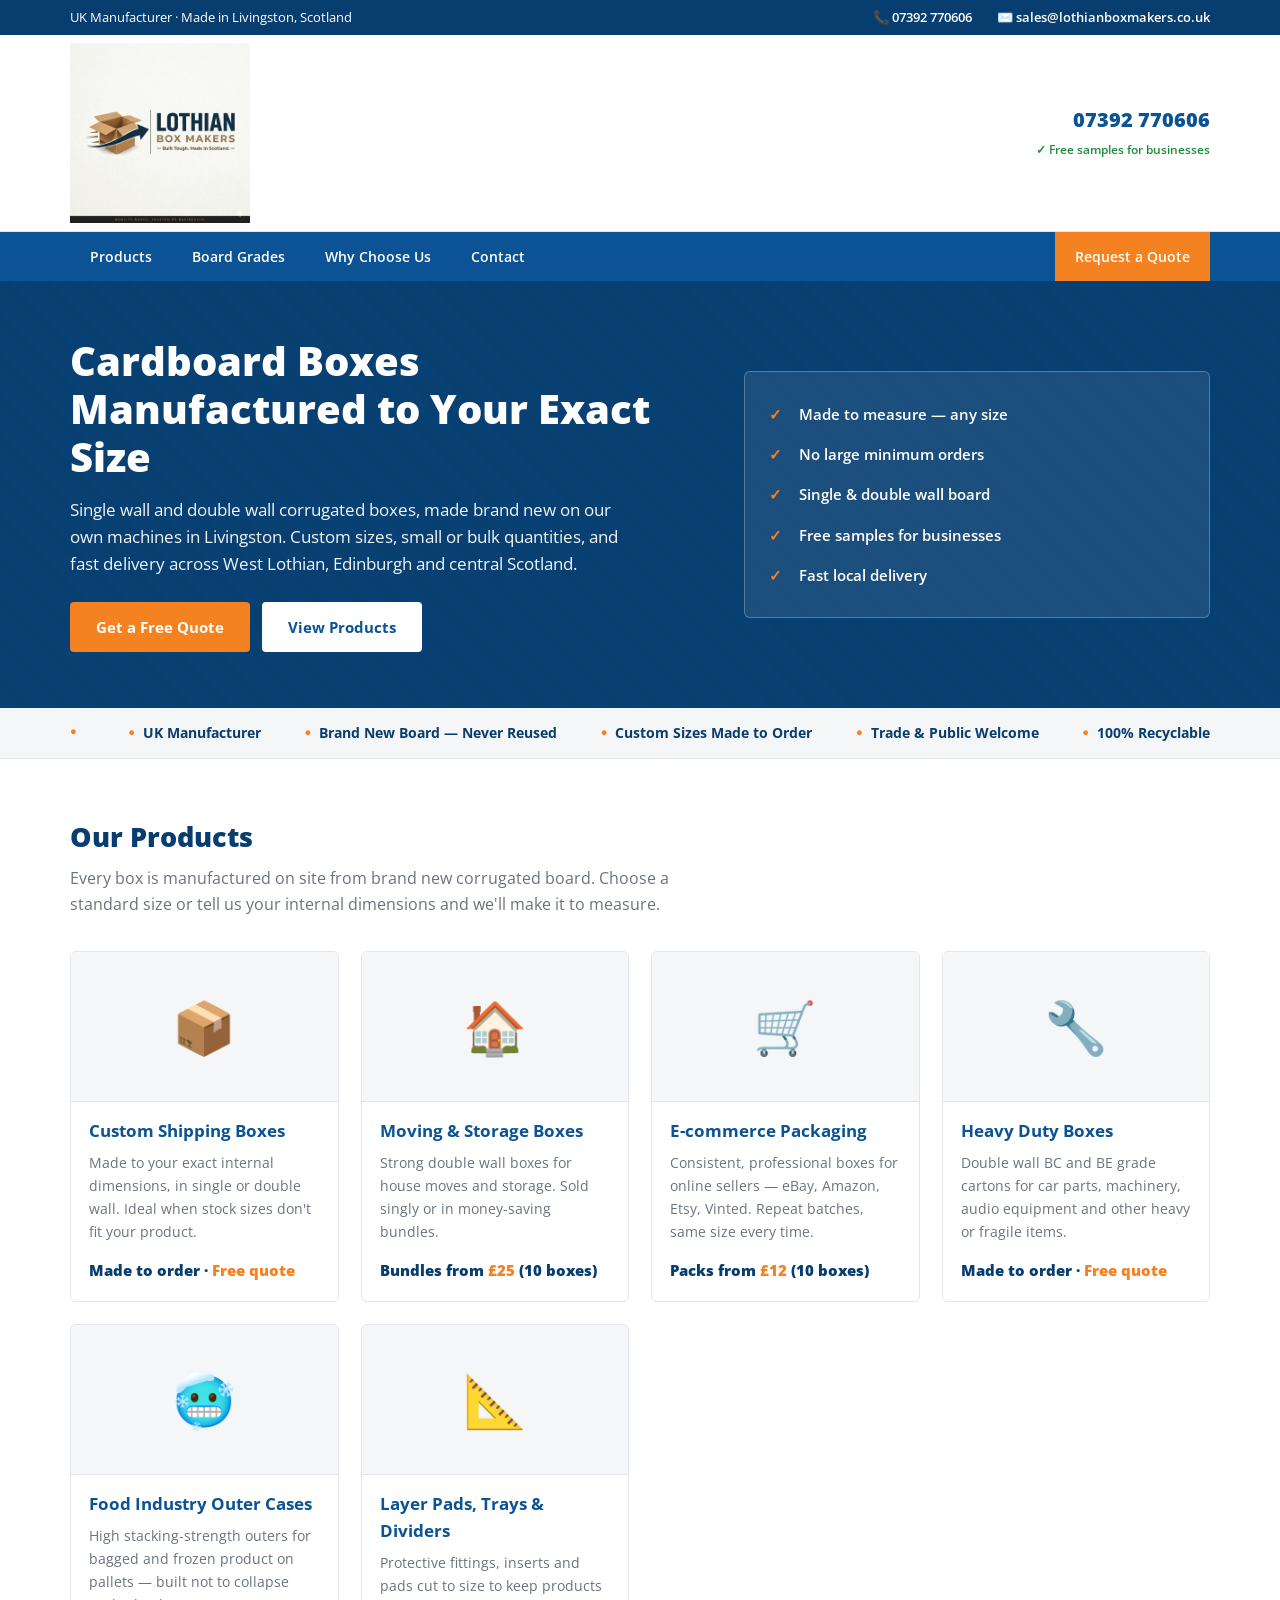
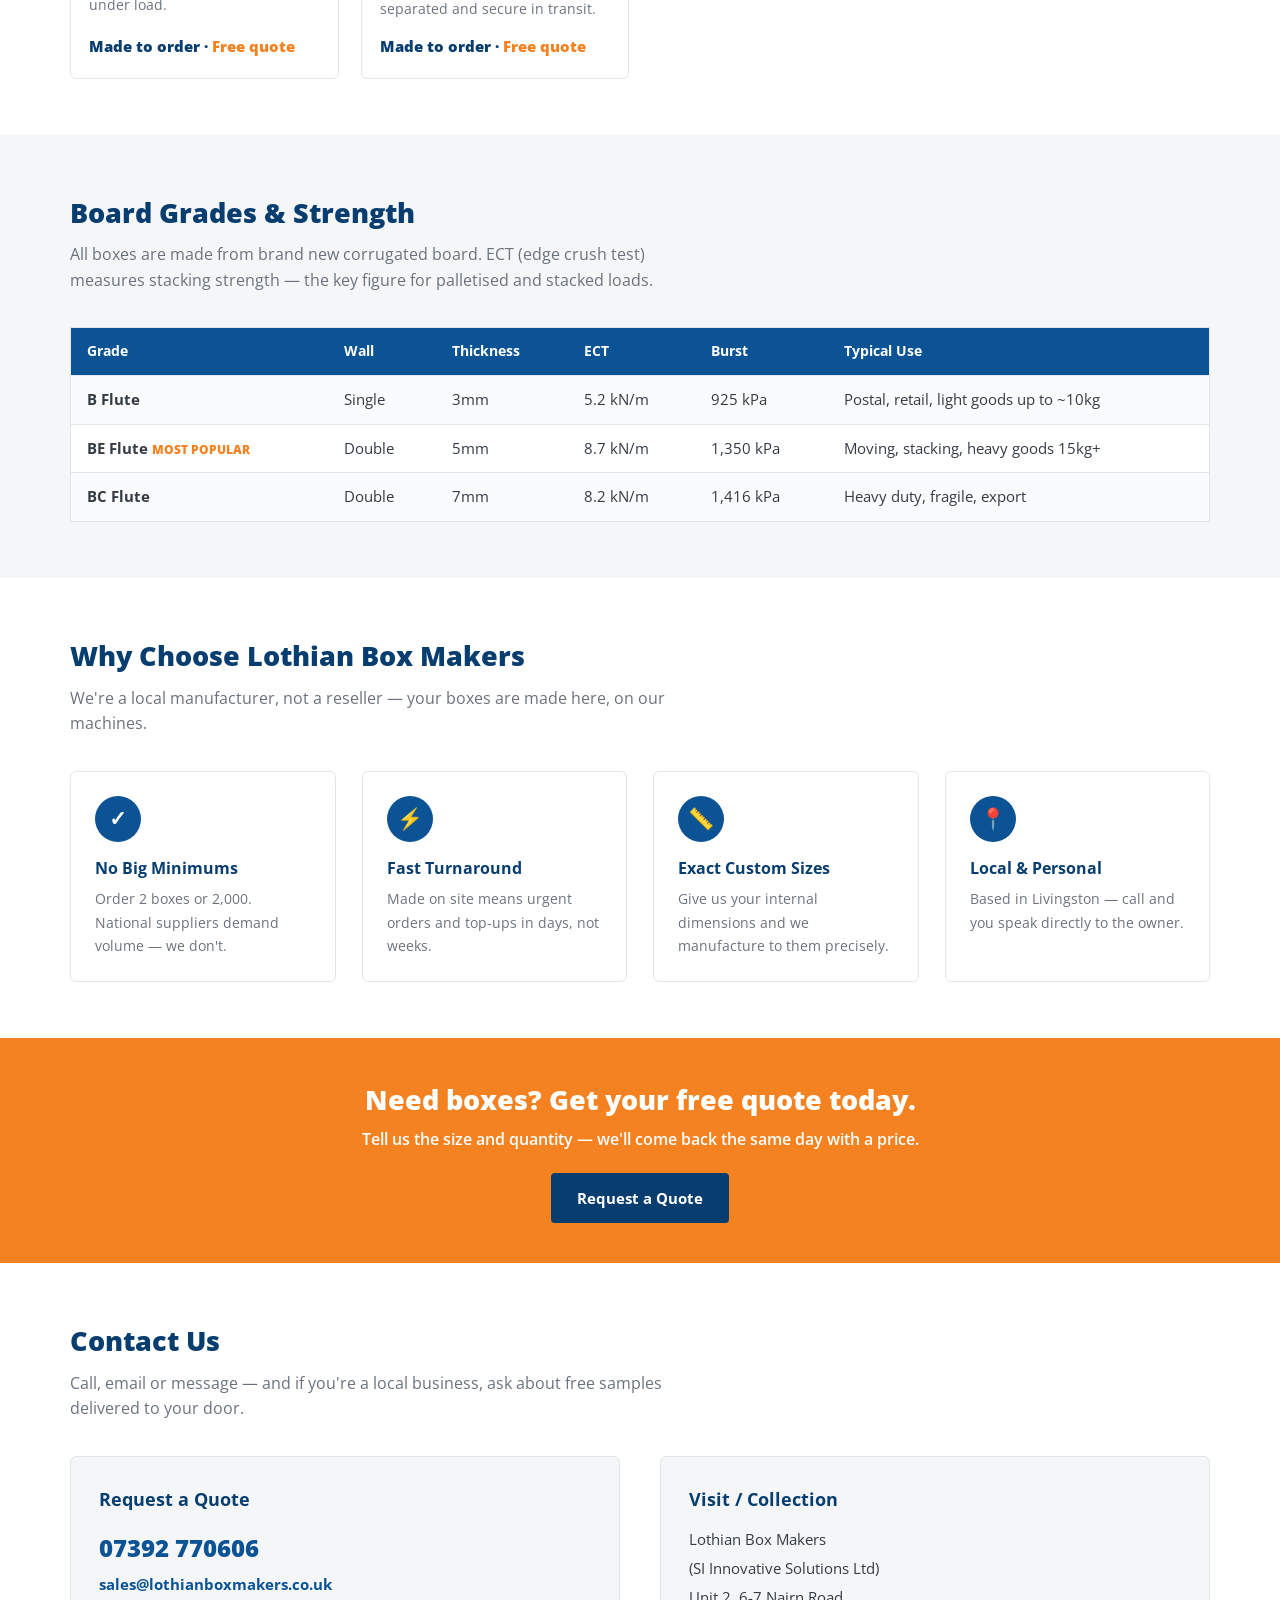
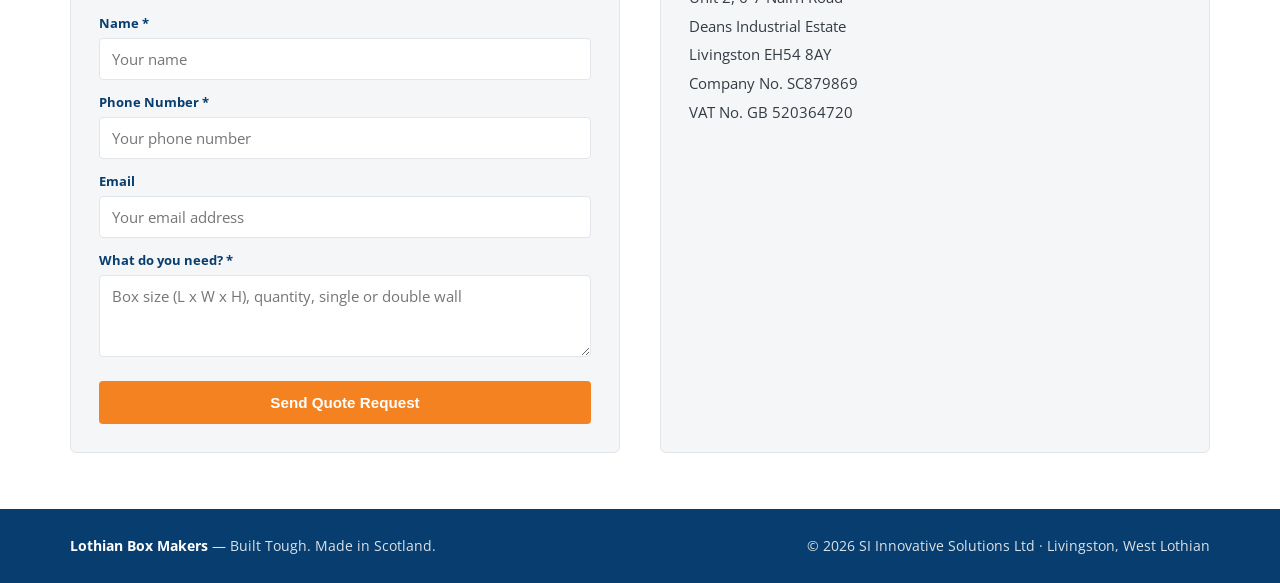
==== commit 6f2c4974: "Update index.html" ====
--- a/index.html
+++ b/index.html
@@ -1,572 +1,395 @@
-<!doctype html>
-<html lang="en-GB" data-theme="light">
+<!DOCTYPE html>
+<html lang="en">
 <head>
-<meta charset="utf-8">
-<meta name="viewport" content="width=device-width, initial-scale=1">
-<title>Cardboard Boxes Made to Your Size | Lothian Box Makers, Livingston</title>
-<meta name="description" content="Brand new single and double wall cardboard boxes, manufactured to your exact internal size in Livingston. No minimum order. Free delivery within 20 miles across West Lothian and Edinburgh.">
+<meta charset="UTF-8">
+<meta name="viewport" content="width=device-width, initial-scale=1.0">
+<title>Lothian Box Makers | Cardboard Boxes Manufacturer Livingston, Scotland</title>
+<meta name="description" content="UK manufacturer of single wall and double wall cardboard boxes. Custom sizes, moving boxes, e-commerce packaging. Made in Livingston. Free samples & fast local delivery.">
 <link rel="canonical" href="https://lothianboxmakers.co.uk/">
-
+<meta property="og:title" content="Lothian Box Makers | Cardboard Boxes Made in Livingston">
+<meta property="og:description" content="UK manufacturer of single and double wall cardboard boxes. Custom sizes, moving bundles, free samples, fast local delivery across West Lothian & Edinburgh.">
 <meta property="og:type" content="website">
-<meta property="og:title" content="Cardboard Boxes Made to Your Size | Lothian Box Makers">
-<meta property="og:description" content="Brand new corrugated boxes made to your exact internal size in Livingston. Order two boxes or two thousand.">
 <meta property="og:url" content="https://lothianboxmakers.co.uk/">
-<meta property="og:image" content="https://lothianboxmakers.co.uk/images/box-size-range.jpg">
 <meta property="og:locale" content="en_GB">
-<meta name="twitter:card" content="summary_large_image">
-<meta name="theme-color" content="#041533">
-
-<link rel="icon" href="images/logo.jpg">
-<link rel="preconnect" href="https://fonts.googleapis.com">
-<link rel="preconnect" href="https://fonts.gstatic.com" crossorigin>
-<link href="https://fonts.googleapis.com/css2?family=Archivo:wght@400;500;600;700;800;900&family=IBM+Plex+Mono:wght@400;600&display=swap" rel="stylesheet">
-<link rel="stylesheet" href="css/style.css">
-
-<script>
-  /* Set the theme before first paint so there is no flash. */
-  (function () {
-    try {
-      var t = localStorage.getItem('lbm-theme');
-      if (t === 'dark' || t === 'light') document.documentElement.setAttribute('data-theme', t);
-    } catch (e) {}
-  })();
-</script>
-
 <script type="application/ld+json">
 {
   "@context": "https://schema.org",
   "@type": "LocalBusiness",
-  "@id": "https://lothianboxmakers.co.uk/#business",
   "name": "Lothian Box Makers",
   "legalName": "SI Innovative Solutions Ltd",
-  "url": "https://lothianboxmakers.co.uk/",
+  "description": "Manufacturer of single wall and double wall corrugated cardboard boxes. Custom sizes, moving boxes, e-commerce packaging.",
+  "url": "https://lothianboxmakers.co.uk",
   "telephone": "+447392770606",
   "email": "sales@lothianboxmakers.co.uk",
-  "image": "https://lothianboxmakers.co.uk/images/logo.jpg",
-  "logo": "https://lothianboxmakers.co.uk/images/logo.jpg",
-  "slogan": "Built Tough. Made in Scotland.",
   "vatID": "GB520364720",
   "address": {
     "@type": "PostalAddress",
     "streetAddress": "Unit 2, 6-7 Nairn Road, Deans Industrial Estate",
     "addressLocality": "Livingston",
     "addressRegion": "West Lothian",
-    "postalCode": "EH54 8FG",
+    "postalCode": "EH54 8AY",
     "addressCountry": "GB"
   },
-  "areaServed": [
-    { "@type": "AdministrativeArea", "name": "West Lothian" },
-    { "@type": "City", "name": "Edinburgh" },
-    { "@type": "AdministrativeArea", "name": "Central Scotland" }
-  ],
-  "makesOffer": [
-    { "@type": "Offer", "itemOffered": { "@type": "Product", "name": "Custom shipping boxes made to internal size" } },
-    { "@type": "Offer", "itemOffered": { "@type": "Product", "name": "Double wall moving and storage boxes" } },
-    { "@type": "Offer", "itemOffered": { "@type": "Product", "name": "E-commerce packaging boxes" } },
-    { "@type": "Offer", "itemOffered": { "@type": "Product", "name": "Heavy duty double wall cartons" } },
-    { "@type": "Offer", "itemOffered": { "@type": "Product", "name": "Food industry outer cases" } },
-    { "@type": "Offer", "itemOffered": { "@type": "Product", "name": "Layer pads, trays and dividers" } }
-  ]
+  "areaServed": ["Livingston","West Lothian","Edinburgh","Bathgate","Broxburn","Whitburn","Central Scotland"],
+  "priceRange": "£"
 }
 </script>
+<link rel="preconnect" href="https://fonts.googleapis.com">
+<link href="https://fonts.googleapis.com/css2?family=Open+Sans:wght@400;600;700;800&display=swap" rel="stylesheet">
+<style>
+:root{
+  --blue:#0B5394;        /* corporate packaging blue */
+  --blue-dark:#083E6F;
+  --orange:#F58220;      /* industry CTA orange */
+  --orange-dark:#D96D0F;
+  --grey-bg:#F5F6F8;
+  --line:#E2E5EA;
+  --text:#333B44;
+  --muted:#6A737D;
+  --white:#FFFFFF;
+  --green:#1E8E3E;
+}
+*{margin:0;padding:0;box-sizing:border-box}
+body{font-family:'Open Sans',Arial,sans-serif;color:var(--text);background:var(--white);line-height:1.6;font-size:16px}
+a{text-decoration:none;color:inherit}
+img{max-width:100%}
+.wrap{max-width:1180px;margin:0 auto;padding:0 20px}
+
+/* top utility bar */
+.topbar{background:var(--blue-dark);color:#fff;font-size:.82rem}
+.topbar .wrap{display:flex;justify-content:space-between;align-items:center;padding:7px 20px}
+.topbar a{color:#fff;font-weight:600}
+.topbar .right span{margin-left:22px}
+@media(max-width:640px){.topbar .left{display:none}.topbar .wrap{justify-content:center}}
+
+/* header */
+header.site{background:var(--white);border-bottom:1px solid var(--line)}
+header.site .wrap{display:flex;align-items:center;justify-content:space-between;padding:8px 20px}
+.logo-wrap{display:flex;align-items:center}
+.logo-img{height:180px;width:auto;display:block}
+@media(max-width:640px){.logo-img{height:120px}}
+.logo{font-weight:800;font-size:1.35rem;color:var(--blue);letter-spacing:-.01em}
+.logo span{color:var(--orange)}
+.logo small{display:block;font-size:.68rem;font-weight:600;color:var(--muted);letter-spacing:.08em;text-transform:uppercase}
+.head-contact{text-align:right}
+.head-contact .phone{display:block;font-weight:800;font-size:1.25rem;color:var(--blue)}
+.head-contact .note{font-size:.78rem;color:var(--green);font-weight:600}
+
+/* nav */
+nav.main{background:var(--blue)}
+nav.main ul{display:flex;list-style:none;max-width:1180px;margin:0 auto;padding:0 20px}
+nav.main a{display:block;color:#fff;font-weight:600;font-size:.9rem;padding:13px 20px}
+nav.main a:hover{background:var(--blue-dark)}
+nav.main .cta{background:var(--orange);margin-left:auto}
+nav.main .cta:hover{background:var(--orange-dark)}
+@media(max-width:760px){nav.main ul{flex-wrap:wrap}nav.main .cta{margin-left:0}}
+
+/* hero banner */
+.hero{background:linear-gradient(rgba(8,62,111,.88),rgba(8,62,111,.88)),
+  repeating-linear-gradient(45deg,#0B5394 0 14px,#0A4A85 14px 28px);color:#fff;padding:56px 0}
+.hero .wrap{display:grid;grid-template-columns:1.15fr .85fr;gap:44px;align-items:center}
+@media(max-width:860px){.hero .wrap{grid-template-columns:1fr}}
+.hero h1{font-size:clamp(1.7rem,3.6vw,2.5rem);font-weight:800;line-height:1.2}
+.hero p{margin:16px 0 24px;font-size:1.05rem;opacity:.95;max-width:56ch}
+.hero .btns{display:flex;gap:12px;flex-wrap:wrap}
+.btn{display:inline-block;font-weight:700;padding:13px 26px;border-radius:4px;font-size:.95rem}
+.btn.orange{background:var(--orange);color:#fff}
+.btn.orange:hover{background:var(--orange-dark)}
+.btn.white{background:#fff;color:var(--blue)}
+.btn.white:hover{background:#E9EEF5}
+.hero-points{background:rgba(255,255,255,.08);border:1px solid rgba(255,255,255,.25);border-radius:6px;padding:22px 24px}
+.hero-points li{list-style:none;padding:8px 0 8px 30px;position:relative;font-weight:600;font-size:.95rem}
+.hero-points li::before{content:"✓";position:absolute;left:0;color:var(--orange);font-weight:800}
+
+/* trust strip */
+.trust{background:var(--grey-bg);border-bottom:1px solid var(--line)}
+.trust .wrap{display:flex;justify-content:space-between;flex-wrap:wrap;gap:10px;padding:14px 20px;font-size:.85rem;font-weight:700;color:var(--blue-dark)}
+.trust div::before{content:"●";color:var(--orange);margin-right:8px;font-size:.7rem;vertical-align:2px}
+
+/* section base */
+section{padding:56px 0}
+h2{color:var(--blue-dark);font-size:1.7rem;font-weight:800;margin-bottom:8px}
+.sub{color:var(--muted);margin-bottom:34px;max-width:70ch}
+
+/* product category cards */
+.cards{display:grid;grid-template-columns:repeat(auto-fill,minmax(265px,1fr));gap:22px}
+.card{border:1px solid var(--line);border-radius:6px;overflow:hidden;background:#fff;display:flex;flex-direction:column;transition:box-shadow .15s}
+.card:hover{box-shadow:0 6px 18px rgba(11,83,148,.13)}
+.card .pic{height:150px;display:flex;align-items:center;justify-content:center;font-size:3.2rem;background:var(--grey-bg);border-bottom:1px solid var(--line)}
+.card h3{font-size:1.05rem;color:var(--blue);padding:16px 18px 6px}
+.card p{font-size:.9rem;color:var(--muted);padding:0 18px 14px;flex:1}
+.card .foot{padding:0 18px 18px}
+.card .from{font-weight:800;color:var(--blue-dark);font-size:.95rem}
+.card .from em{font-style:normal;color:var(--orange)}
+
+/* spec table section */
+.specs{background:var(--grey-bg)}
+.spec-table{width:100%;border-collapse:collapse;background:#fff;border:1px solid var(--line);font-size:.93rem}
+.spec-table th{background:var(--blue);color:#fff;text-align:left;padding:12px 16px;font-size:.88rem}
+.spec-table td{padding:12px 16px;border-top:1px solid var(--line)}
+.spec-table tr:nth-child(even) td{background:#FAFBFC}
+.spec-table .pop{color:var(--orange);font-weight:800;font-size:.78rem;text-transform:uppercase}
+@media(max-width:700px){.spec-wrap{overflow-x:auto}}
+
+/* why us */
+.usps{display:grid;grid-template-columns:repeat(auto-fit,minmax(240px,1fr));gap:26px}
+.usp{background:#fff;border:1px solid var(--line);border-radius:6px;padding:24px}
+.usp .ic{width:46px;height:46px;border-radius:50%;background:var(--blue);color:#fff;display:flex;align-items:center;justify-content:center;font-size:1.3rem;font-weight:800;margin-bottom:14px}
+.usp h3{font-size:1rem;color:var(--blue-dark);margin-bottom:6px}
+.usp p{font-size:.9rem;color:var(--muted)}
+
+/* CTA band */
+.band{background:var(--orange);color:#fff;text-align:center;padding:40px 20px}
+.band h2{color:#fff;margin-bottom:6px}
+.band p{margin-bottom:20px;font-weight:600}
+.band .btn{background:var(--blue-dark);color:#fff}
+.band .btn:hover{background:#062D51}
+
+/* contact */
+.contact-grid{display:grid;grid-template-columns:1fr 1fr;gap:40px}
+@media(max-width:780px){.contact-grid{grid-template-columns:1fr}}
+.contact-card{background:var(--grey-bg);border:1px solid var(--line);border-radius:6px;padding:28px}
+.contact-card h3{color:var(--blue-dark);margin-bottom:12px;font-size:1.1rem}
+.contact-card p,.contact-card address{font-style:normal;font-size:.95rem;line-height:1.9;color:var(--text)}
+.contact-card .phone{font-size:1.5rem;font-weight:800;color:var(--blue)}
+.contact-card a.mail{color:var(--blue);font-weight:700}
+
+
+/* quote form */
+.qform label{display:block;font-size:.82rem;font-weight:700;color:var(--blue-dark);margin:12px 0 4px}
+.qform input,.qform textarea{width:100%;padding:10px 12px;border:1px solid var(--line);border-radius:4px;font-family:inherit;font-size:.92rem}
+.qform input:focus,.qform textarea:focus{outline:2px solid var(--blue);border-color:var(--blue)}
+.qform button{margin-top:16px}
+footer{background:var(--blue-dark);color:rgba(255,255,255,.85);font-size:.85rem}
+footer .wrap{padding:26px 20px;display:flex;justify-content:space-between;flex-wrap:wrap;gap:10px}
+footer b{color:#fff}
+:focus-visible{outline:3px solid var(--orange);outline-offset:2px}
+</style>
 </head>
 <body>
 
-<a class="skip" href="#main">Skip to content</a>
-
-<header class="topbar">
-  <div class="wrap topbar__in">
-    <a class="brand" href="#top" aria-label="Lothian Box Makers, back to top" tabindex="-1">
-      <img src="images/logo.jpg" alt="Lothian Box Makers" width="1774" height="887">
-    </a>
-
-    <nav class="nav" id="nav" aria-label="Main">
-      <a href="#finder">Box finder</a>
-      <a href="#products">Products</a>
-      <a href="#grades">Board grades</a>
-      <a href="#areas">Delivery</a>
-      <a href="#contact">Get a price</a>
-    </nav>
-
-    <div class="topbar__cta">
-      <a class="tel" href="tel:+447392770606">07392 770606</a>
-
-      <button class="icon-btn" id="themeToggle" type="button" aria-label="Switch to dark theme" aria-pressed="false">
-        <svg class="i-sun" viewBox="0 0 24 24" fill="none" stroke="currentColor" stroke-width="2" stroke-linecap="round" aria-hidden="true">
-          <circle cx="12" cy="12" r="4"/><path d="M12 2v2M12 20v2M4.9 4.9l1.4 1.4M17.7 17.7l1.4 1.4M2 12h2M20 12h2M4.9 19.1l1.4-1.4M17.7 6.3l1.4-1.4"/>
-        </svg>
-        <svg class="i-moon" viewBox="0 0 24 24" fill="none" stroke="currentColor" stroke-width="2" stroke-linecap="round" stroke-linejoin="round" aria-hidden="true">
-          <path d="M21 12.8A9 9 0 1 1 11.2 3a7 7 0 0 0 9.8 9.8Z"/>
-        </svg>
-      </button>
-
-      <button class="icon-btn" id="navToggle" type="button" aria-label="Open menu" aria-expanded="false" aria-controls="nav">
-        <svg viewBox="0 0 24 24" fill="none" stroke="currentColor" stroke-width="2" stroke-linecap="round" aria-hidden="true">
-          <path d="M3 6h18M3 12h18M3 18h18"/>
-        </svg>
-      </button>
+<div class="topbar">
+  <div class="wrap">
+    <div class="left">UK Manufacturer · Made in Livingston, Scotland</div>
+    <div class="right">
+      <span>📞 <a href="tel:07392770606">07392 770606</a></span>
+      <span>✉️ <a href="mailto:sales@lothianboxmakers.co.uk">sales@lothianboxmakers.co.uk</a></span>
+    </div>
+  </div>
+</div>
+
+<header class="site">
+  <div class="wrap">
+    <div class="logo-wrap">
+      <img src="[data-uri]" alt="Lothian Box Makers logo" class="logo-img">
+    </div>
+    <div class="head-contact">
+      <a class="phone" href="tel:07392770606">07392 770606</a>
+      <span class="note">✓ Free samples for businesses</span>
     </div>
   </div>
 </header>
 
-<main id="main">
-
-  <!-- ============================================================ hero -->
-  <section class="hero" id="top">
-    <div class="wrap hero__in">
-      <div>
-        <h1>The wrong box size <em>costs you money</em></h1>
-        <p class="hero__sub">
-          We make brand new corrugated boxes to your exact size, here in Livingston.
-          Order two or two thousand.
-        </p>
-        <div class="hero__acts">
-          <a class="btn btn--primary" href="#finder">Find my box size</a>
-          <a class="btn btn--ghost" href="tel:+447392770606">Call 07392 770606</a>
-        </div>
-      </div>
-
-      <div class="hero__media">
-        <div class="hero__brand">
-          <img src="images/logo.jpg" alt="Lothian Box Makers. Built tough. Made in Scotland." width="1774" height="887" fetchpriority="high">
-        </div>
-      </div>
-    </div>
-  </section>
-
-  <!-- ===================================================== facts strip -->
-  <section class="facts" aria-label="What you get">
-    <div class="wrap facts__in">
-      <div class="fact"><b>No minimum</b><span>Order 2 boxes or 2,000</span></div>
-      <div class="fact"><b>20 miles</b><span>Free delivery inside this radius</span></div>
-      <div class="fact"><b>Any size</b><span>Made to your internal dimensions</span></div>
-      <div class="fact"><b>Brand new</b><span>Fresh board, never reused</span></div>
-      <div class="fact"><b>Free samples</b><span>For local businesses</span></div>
-    </div>
-  </section>
-
-  <!-- ====================================================== box finder -->
-  <section class="finder section" id="finder">
-    <div class="wrap">
-      <p class="kicker">Box finder</p>
-      <h2 class="h-sect">Will it fit, and what will it cost?</h2>
-      <p class="lede">
-        Type in the size of what you are sending. You get the box we would make for it,
-        a price from the same calculator we use ourselves, and the Royal Mail size band
-        that box lands in. One centimetre over a band limit puts up the postage on every
-        single order you send.
-      </p>
-
-      <div class="finder__grid">
-
-        <div class="panel">
-          <h3>What are you sending?</h3>
-
-          <form id="finderForm" novalidate>
-            <div class="field">
-              <label for="fL">Item size in centimetres</label>
-              <div class="dims">
-                <input type="number" id="fL" min="1" max="200" step="0.1" placeholder="L cm" inputmode="decimal" aria-label="Item length in centimetres">
-                <input type="number" id="fW" min="1" max="200" step="0.1" placeholder="W cm" inputmode="decimal" aria-label="Item width in centimetres">
-                <input type="number" id="fH" min="1" max="200" step="0.1" placeholder="H cm" inputmode="decimal" aria-label="Item height in centimetres">
-              </div>
-              <p class="hint">Measure the item itself, not the box you use now.</p>
-            </div>
-
-            <div class="checkline">
-              <input type="checkbox" id="fFragile">
-              <label for="fFragile">Fragile, or going for export</label>
-            </div>
-
-            <div class="field">
-              <label for="fQty">How many boxes do you need?</label>
-              <input type="number" id="fQty" min="1" max="100000" step="1" placeholder="50" inputmode="numeric" required>
-            </div>
-
-            <button class="btn btn--primary btn--wide" type="submit">Show my box and price</button>
-          </form>
-        </div>
-
-        <div class="panel result" id="result" aria-live="polite">
-          <h3>Your box</h3>
-          <div id="resultBody">
-            <div class="result__empty">
-              <svg viewBox="0 0 24 24" fill="none" stroke="currentColor" stroke-width="1.5" stroke-linejoin="round" aria-hidden="true">
-                <path d="M21 8 12 3 3 8v8l9 5 9-5V8Z"/><path d="m3 8 9 5 9-5M12 13v8"/>
-              </svg>
-              <p>Fill in the item size and quantity, then press "Show my box and price".</p>
-            </div>
-          </div>
-        </div>
-
-      </div>
-    </div>
-  </section>
-
-  <!-- ======================================================== products -->
-  <section class="section" id="products">
-    <div class="wrap">
-      <h2 class="h-sect">What we make</h2>
-      <p class="lede">
-        Every box is manufactured on site from brand new corrugated board. Take a standard
-        size, or give us your internal dimensions and we cut to them.
-      </p>
-
-      <div class="bento">
-
-        <article class="tile tile--img tile--wide reveal">
-          <div class="tile__plate">
-            <img src="images/box-open.jpg" alt="An open double wall cardboard shipping box" loading="lazy" width="1300" height="960">
-          </div>
-          <div class="tile__body">
-            <h3>Custom shipping boxes</h3>
-            <p>Made to your exact internal dimensions in single or double wall, for when stock sizes do not fit your product.</p>
-            <p class="price">Made to order, free quote</p>
-          </div>
-        </article>
-
-        <article class="tile tile--img tile--kraft tile--wide reveal">
-          <div class="tile__plate">
-            <img src="images/boxes-moving.jpg" alt="Three double wall cardboard moving boxes stacked, the top one sealed with tape" loading="lazy" width="1200" height="800">
-          </div>
-          <div class="tile__body">
-          <h3>Moving and storage boxes</h3>
-          <p>Strong double wall boxes for house moves and long storage. Buy one, or buy a bundle and pay less per box.</p>
-          <p class="price">Bundles from £25 for 10 boxes</p>
-          </div>
-        </article>
-
-        <article class="tile tile--img tile--half reveal">
-          <div class="tile__plate">
-            <img src="images/boxes-ecommerce.jpg" alt="A row of identical small cardboard postal boxes with one open, showing a repeatable batch" loading="lazy" width="1200" height="800">
-          </div>
-          <div class="tile__body">
-          <h3>E-commerce packaging</h3>
-          <p>The same box, the same size, every time you reorder. For eBay, Amazon, Etsy and Vinted sellers.</p>
-          <p class="price">Packs from £12 for 10 boxes</p>
-          </div>
-        </article>
-
-        <article class="tile tile--img tile--half reveal">
-          <div class="tile__plate">
-            <img src="images/box-heavy-duty.jpg" alt="An empty heavy duty double wall cardboard box with all four top flaps open, showing the thick fluted corrugated board on every edge" loading="lazy" width="1200" height="800">
-          </div>
-          <div class="tile__body">
-          <h3>Heavy duty boxes</h3>
-          <p>Double wall BC and BE cartons for car parts, machinery, audio equipment and anything else that is heavy or fragile.</p>
-          <p class="price">Made to order, free quote</p>
-          </div>
-        </article>
-
-        <article class="tile tile--img tile--half reveal">
-          <div class="tile__plate">
-            <img src="images/boxes-outer-cases.jpg" alt="Large cardboard outer cases stacked four high on a wooden pallet" loading="lazy" width="1200" height="800">
-          </div>
-          <div class="tile__body">
-          <h3>Food industry outer cases</h3>
-          <p>High stacking strength outers for bagged and frozen product on pallets, built so the bottom layer does not collapse.</p>
-          <p class="price">Made to order, free quote</p>
-          </div>
-        </article>
-
-        <article class="tile tile--img tile--split tile--full reveal">
-          <div class="tile__plate">
-            <img src="images/box-flatpack.jpg" alt="A flat cardboard layer pad cut to size, with an assembled box standing on it" loading="lazy" width="1300" height="1290">
-          </div>
-          <div class="tile__body">
-            <h3>Layer pads, trays and dividers</h3>
-            <p>Protective fittings, inserts and pads cut to size, so products stay separated and do not rub against each other in transit.</p>
-            <p class="price">Made to order, free quote</p>
-          </div>
-        </article>
-
-      </div>
-    </div>
-  </section>
-
-  <!-- ==================================================== board grades -->
-  <section class="section" id="grades" style="background: var(--surface-2);">
-    <div class="wrap">
-      <h2 class="h-sect">Pick the right board</h2>
-      <p class="lede">
-        ECT stands for edge crush test. It measures how much weight the board takes before
-        the wall buckles. If you stack on pallets, this is the number that matters.
-      </p>
-
-      <div class="grades">
-
-        <article class="grade">
-          <div class="grade__name">
-            <h3>B Flute</h3>
-            <span>Single wall, 3mm</span>
-          </div>
-          <p class="grade__big mono">5.2<sub>kN/m ECT</sub></p>
-          <p class="grade__meta">Burst strength 925 kPa</p>
-          <p class="grade__use">Postal, retail and light goods up to about 10kg.</p>
-        </article>
-
-        <article class="grade grade--best">
-          <div class="grade__name">
-            <h3>BE Flute</h3>
-            <span>Double wall, 5mm</span>
-          </div>
-          <p class="grade__big mono">8.7<sub>kN/m ECT</sub></p>
-          <p class="grade__meta">Burst strength 1,350 kPa</p>
-          <p class="grade__use">Moving, stacking and heavy goods from 15kg. This is the one most people order.</p>
-        </article>
-
-        <article class="grade">
-          <div class="grade__name">
-            <h3>BC Flute</h3>
-            <span>Double wall, 7mm</span>
-          </div>
-          <p class="grade__big mono">8.2<sub>kN/m ECT</sub></p>
-          <p class="grade__meta">Burst strength 1,416 kPa</p>
-          <p class="grade__use">Heavy duty work, fragile contents and export.</p>
-        </article>
-
-      </div>
-    </div>
-  </section>
-
-  <!-- ========================================================= process -->
-  <section class="section">
-    <div class="wrap">
-      <h2 class="h-sect">How an order runs</h2>
-
-      <div class="steps">
-        <div class="step reveal">
-          <span class="step__n mono">01</span>
-          <h3>Send us the size</h3>
-          <p>Internal length, width and height in millimetres or centimetres. If you are not sure, send us the item and we will measure it.</p>
-        </div>
-        <div class="step reveal">
-          <span class="step__n mono">02</span>
-          <h3>You get a price</h3>
-          <p>A quote for the size, the board grade and the quantity you asked for. Local businesses can ask for a free sample box first.</p>
-        </div>
-        <div class="step reveal">
-          <span class="step__n mono">03</span>
-          <h3>We make it here</h3>
-          <p>Cut and creased on our own machines in Deans Industrial Estate, from board that has never been used before.</p>
-        </div>
-        <div class="step reveal">
-          <span class="step__n mono">04</span>
-          <h3>Delivered or collected</h3>
-          <p>Free delivery within 20 miles. Or collect from the unit in Livingston when it suits you.</p>
-        </div>
-      </div>
-    </div>
-  </section>
-
-  <!-- ======================================================== contrast -->
-  <section class="section" style="background: var(--surface-2);">
-    <div class="wrap">
-      <p class="kicker">Why bother with a small maker</p>
-      <h2 class="h-sect">Read this before you ring a national supplier</h2>
-
-      <div class="versus">
-        <div class="vs-col vs-col--them">
-          <h3>The usual way</h3>
-          <ul class="vs-list">
-            <li>A pallet is the smallest order they will take.</li>
-            <li>No price until you have been through a sales call.</li>
-            <li>Stock sizes only, so you pay to post fresh air.</li>
-            <li>Lead times measured in weeks.</li>
-            <li>A call centre, and a different person every time.</li>
-          </ul>
-        </div>
-        <div class="vs-col vs-col--us">
-          <h3>The way we do it</h3>
-          <ul class="vs-list">
-            <li>Two boxes is a perfectly good order.</li>
-            <li>Entry prices printed on this page, before you ring.</li>
-            <li>Cut to your internal size, so nothing is wasted.</li>
-            <li>Made on site, so urgent top ups take days.</li>
-            <li>Ring the number and you get the owner.</li>
-          </ul>
-        </div>
-      </div>
-    </div>
-  </section>
-
-  <!-- =========================================================== areas -->
-  <section class="section" id="areas">
-    <div class="wrap areas__grid">
-      <div>
-        <h2 class="h-sect">Where we deliver</h2>
-        <p class="lede" style="margin-top:1rem">
-          Delivery is free inside 20 miles of the unit in Livingston. Outside that we cover
-          Edinburgh and central Scotland, and we quote the carriage with the boxes.
-        </p>
-        <a class="btn btn--navy" href="#contact" style="margin-top:1.75rem">Get a price</a>
-      </div>
-
-      <ul class="towns">
-        <li>Livingston</li>
-        <li>Bathgate</li>
-        <li>Broxburn</li>
-        <li>Uphall</li>
-        <li>Blackburn</li>
-        <li>Armadale</li>
-        <li>Whitburn</li>
-        <li>Fauldhouse</li>
-        <li>West Calder</li>
-        <li>Linlithgow</li>
-        <li>Winchburgh</li>
-        <li>Kirkliston</li>
-        <li>Newbridge</li>
-        <li>Ratho</li>
-        <li>South Queensferry</li>
-        <li>Edinburgh</li>
-        <li>Bo'ness</li>
-        <li>Grangemouth</li>
-        <li>Polmont</li>
-        <li>Falkirk</li>
-      </ul>
-    </div>
-  </section>
-
-  <!-- =========================================================== proof -->
-  <section class="section" style="padding-top:0">
-    <div class="wrap">
-      <div class="proof">
-        <h2>Customer reviews go here</h2>
-        <p>
-          There is nothing in this space because nobody has left a review yet, and we are not
-          going to invent any. If we have made boxes for you, a review on Google takes about a
-          minute, and for a small local firm it counts for a great deal.
-        </p>
-        <a class="btn btn--primary" href="https://search.google.com/local/writereview?placeid=ChIJXxVkd_9KBAkRyMq_e_T3Wdo" target="_blank" rel="noopener">Leave a Google review</a>
-      </div>
-    </div>
-  </section>
-
-  <!-- ========================================================= contact -->
-  <section class="contact section" id="contact">
-    <div class="wrap">
-      <h2 class="h-sect">Tell us what you need</h2>
-      <p class="lede">
-        Send the size and the quantity and you get a price back. If you run a business
-        nearby, ask for a free sample box and we will drop one in.
-      </p>
-
-      <div class="contact__grid">
-
-        <form class="form" id="quoteForm" novalidate>
-          <input type="hidden" name="access_key" value="37ad2630-d7f7-4998-bb95-dff21830597c">
-          <input type="hidden" name="subject" value="New box quote request from lothianboxmakers.co.uk">
-          <input type="hidden" name="from_name" value="Lothian Box Makers website">
-          <input type="checkbox" class="honey" name="botcheck" tabindex="-1" autocomplete="off" aria-hidden="true">
-
-          <div class="field">
-            <label for="qName">Your name</label>
-            <input type="text" id="qName" name="name" required autocomplete="name">
-          </div>
-
-          <div class="field">
-            <label for="qPhone">Phone number</label>
-            <input type="tel" id="qPhone" name="phone" required autocomplete="tel">
-          </div>
-
-          <div class="field">
-            <label for="qEmail">Email</label>
-            <input type="email" id="qEmail" name="email" required autocomplete="email">
-          </div>
-
-          <div class="field">
-            <label for="qMsg">What do you need?</label>
-            <textarea id="qMsg" name="message" required placeholder="Box size, quantity, and what is going inside."></textarea>
-          </div>
-
-          <button class="btn btn--primary btn--wide" type="submit" id="quoteBtn">Get a price</button>
-          <p class="form__msg" id="formMsg" role="status"></p>
+<nav class="main">
+  <ul>
+    <li><a href="#products">Products</a></li>
+    <li><a href="#specs">Board Grades</a></li>
+    <li><a href="#why">Why Choose Us</a></li>
+    <li><a href="#contact">Contact</a></li>
+    <li class="cta"><a href="#contact">Request a Quote</a></li>
+  </ul>
+</nav>
+
+<section class="hero">
+  <div class="wrap">
+    <div>
+      <h1>Cardboard Boxes Manufactured to Your Exact Size</h1>
+      <p>Single wall and double wall corrugated boxes, made brand new on our own machines in Livingston. Custom sizes, small or bulk quantities, and fast delivery across West Lothian, Edinburgh and central Scotland.</p>
+      <div class="btns">
+        <a class="btn orange" href="#contact">Get a Free Quote</a>
+        <a class="btn white" href="#products">View Products</a>
+      </div>
+    </div>
+    <ul class="hero-points">
+      <li>Made to measure — any size</li>
+      <li>No large minimum orders</li>
+      <li>Single &amp; double wall board</li>
+      <li>Free samples for businesses</li>
+      <li>Fast local delivery</li>
+    </ul>
+  </div>
+</section>
+
+<div class="trust">
+  <div class="wrap">
+    <div>UK Manufacturer</div>
+    <div>Brand New Board — Never Reused</div>
+    <div>Custom Sizes Made to Order</div>
+    <div>Trade &amp; Public Welcome</div>
+    <div>100% Recyclable</div>
+  </div>
+</div>
+
+<section id="products">
+  <div class="wrap">
+    <h2>Our Products</h2>
+    <p class="sub">Every box is manufactured on site from brand new corrugated board. Choose a standard size or tell us your internal dimensions and we'll make it to measure.</p>
+    <div class="cards">
+      <div class="card">
+        <div class="pic">📦</div>
+        <h3>Custom Shipping Boxes</h3>
+        <p>Made to your exact internal dimensions, in single or double wall. Ideal when stock sizes don't fit your product.</p>
+        <div class="foot"><span class="from">Made to order · <em>Free quote</em></span></div>
+      </div>
+      <div class="card">
+        <div class="pic">🏠</div>
+        <h3>Moving &amp; Storage Boxes</h3>
+        <p>Strong double wall boxes for house moves and storage. Sold singly or in money-saving bundles.</p>
+        <div class="foot"><span class="from">Bundles from <em>£25</em> (10 boxes)</span></div>
+      </div>
+      <div class="card">
+        <div class="pic">🛒</div>
+        <h3>E-commerce Packaging</h3>
+        <p>Consistent, professional boxes for online sellers — eBay, Amazon, Etsy, Vinted. Repeat batches, same size every time.</p>
+        <div class="foot"><span class="from">Packs from <em>£12</em> (10 boxes)</span></div>
+      </div>
+      <div class="card">
+        <div class="pic">🔧</div>
+        <h3>Heavy Duty Boxes</h3>
+        <p>Double wall BC and BE grade cartons for car parts, machinery, audio equipment and other heavy or fragile items.</p>
+        <div class="foot"><span class="from">Made to order · <em>Free quote</em></span></div>
+      </div>
+      <div class="card">
+        <div class="pic">🥶</div>
+        <h3>Food Industry Outer Cases</h3>
+        <p>High stacking-strength outers for bagged and frozen product on pallets — built not to collapse under load.</p>
+        <div class="foot"><span class="from">Made to order · <em>Free quote</em></span></div>
+      </div>
+      <div class="card">
+        <div class="pic">📐</div>
+        <h3>Layer Pads, Trays &amp; Dividers</h3>
+        <p>Protective fittings, inserts and pads cut to size to keep products separated and secure in transit.</p>
+        <div class="foot"><span class="from">Made to order · <em>Free quote</em></span></div>
+      </div>
+    </div>
+  </div>
+</section>
+
+<section class="specs" id="specs">
+  <div class="wrap">
+    <h2>Board Grades &amp; Strength</h2>
+    <p class="sub">All boxes are made from brand new corrugated board. ECT (edge crush test) measures stacking strength — the key figure for palletised and stacked loads.</p>
+    <div class="spec-wrap">
+      <table class="spec-table">
+        <tr><th>Grade</th><th>Wall</th><th>Thickness</th><th>ECT</th><th>Burst</th><th>Typical Use</th></tr>
+        <tr><td><b>B Flute</b></td><td>Single</td><td>3mm</td><td>5.2 kN/m</td><td>925 kPa</td><td>Postal, retail, light goods up to ~10kg</td></tr>
+        <tr><td><b>BE Flute</b> <span class="pop">Most popular</span></td><td>Double</td><td>5mm</td><td>8.7 kN/m</td><td>1,350 kPa</td><td>Moving, stacking, heavy goods 15kg+</td></tr>
+        <tr><td><b>BC Flute</b></td><td>Double</td><td>7mm</td><td>8.2 kN/m</td><td>1,416 kPa</td><td>Heavy duty, fragile, export</td></tr>
+      </table>
+    </div>
+  </div>
+</section>
+
+<section id="why">
+  <div class="wrap">
+    <h2>Why Choose Lothian Box Makers</h2>
+    <p class="sub">We're a local manufacturer, not a reseller — your boxes are made here, on our machines.</p>
+    <div class="usps">
+      <div class="usp"><div class="ic">✓</div><h3>No Big Minimums</h3><p>Order 2 boxes or 2,000. National suppliers demand volume — we don't.</p></div>
+      <div class="usp"><div class="ic">⚡</div><h3>Fast Turnaround</h3><p>Made on site means urgent orders and top-ups in days, not weeks.</p></div>
+      <div class="usp"><div class="ic">📏</div><h3>Exact Custom Sizes</h3><p>Give us your internal dimensions and we manufacture to them precisely.</p></div>
+      <div class="usp"><div class="ic">📍</div><h3>Local &amp; Personal</h3><p>Based in Livingston — call and you speak directly to the owner.</p></div>
+    </div>
+  </div>
+</section>
+
+<div class="band">
+  <h2>Need boxes? Get your free quote today.</h2>
+  <p>Tell us the size and quantity — we'll come back the same day with a price.</p>
+  <a class="btn" href="#contact">Request a Quote</a>
+</div>
+
+<section id="contact">
+  <div class="wrap">
+    <h2>Contact Us</h2>
+    <p class="sub">Call, email or message — and if you're a local business, ask about free samples delivered to your door.</p>
+    <div class="contact-grid">
+      <div class="contact-card">
+        <h3>Request a Quote</h3>
+        <p style="margin-bottom:14px"><span class="phone"><a href="tel:07392770606">07392 770606</a></span><br>
+        <a class="mail" href="mailto:sales@lothianboxmakers.co.uk">sales@lothianboxmakers.co.uk</a></p>
+        <form id="quoteForm" class="qform">
+          <label for="qname">Name *</label>
+          <input id="qname" name="name" type="text" required placeholder="Your name">
+          <label for="qphone">Phone Number *</label>
+          <input id="qphone" name="phone" type="tel" required placeholder="Your phone number">
+          <label for="qemail">Email</label>
+          <input id="qemail" name="email" type="email" placeholder="Your email address">
+          <label for="qmsg">What do you need? *</label>
+          <textarea id="qmsg" name="requirement" rows="3" required placeholder="Box size (L x W x H), quantity, single or double wall"></textarea>
+          <button type="submit" class="btn orange" style="border:none;cursor:pointer;width:100%">Send Quote Request</button>
+          <p id="formMsg" style="margin-top:12px;font-weight:700;display:none"></p>
         </form>
-
-        <div class="card-info">
-          <dl>
-            <div class="info-row">
-              <dt>Phone</dt>
-              <dd><a href="tel:+447392770606">07392 770606</a></dd>
-            </div>
-            <div class="info-row">
-              <dt>Email</dt>
-              <dd><a href="mailto:sales@lothianboxmakers.co.uk">sales@lothianboxmakers.co.uk</a></dd>
-            </div>
-            <div class="info-row">
-              <dt>Collection and delivery address</dt>
-              <dd>
-                <address>
-                  Unit 2, 6-7 Nairn Road<br>
-                  Deans Industrial Estate<br>
-                  Livingston EH54 8FG
-                </address>
-              </dd>
-            </div>
-            <div class="info-row">
-              <dt>Who you speak to</dt>
-              <dd>The owner. There is no call centre.</dd>
-            </div>
-          </dl>
-        </div>
-
-      </div>
-    </div>
-  </section>
-
-</main>
-
-<footer class="footer">
-  <div class="wrap">
-    <div class="footer__top">
-      <div>
-        <img class="footer__logo" src="images/logo.jpg" alt="Lothian Box Makers" width="420" height="176" loading="lazy">
-        <p style="margin-top:1rem; max-width:34ch; font-size:.92rem;">
-          Corrugated box manufacturer in Livingston, West Lothian. Brand new board, made to
-          your size, no minimum order.
-        </p>
-      </div>
-
-      <div>
-        <h4>Boxes</h4>
-        <ul>
-          <li><a href="#products">Custom shipping boxes</a></li>
-          <li><a href="#products">Moving and storage boxes</a></li>
-          <li><a href="#products">E-commerce packaging</a></li>
-          <li><a href="#products">Heavy duty cartons</a></li>
-          <li><a href="#grades">Board grades</a></li>
-          <li><a href="#finder">Box finder</a></li>
-        </ul>
-      </div>
-
-      <div>
-        <h4>Contact</h4>
+        <script>
+        document.getElementById('quoteForm').addEventListener('submit', function(e){
+          e.preventDefault();
+          var form = e.target;
+          var msg = document.getElementById('formMsg');
+          var btn = form.querySelector('button');
+          var data = {
+            name: form.name.value,
+            phone: form.phone.value,
+            email: form.email.value,
+            requirement: form.requirement.value
+          };
+          btn.disabled = true; btn.textContent = 'Sending...';
+          fetch('https://formspree.io/f/xjgzgrog', {
+            method: 'POST',
+            headers: {'Content-Type': 'application/json', 'Accept': 'application/json'},
+            body: JSON.stringify(data)
+          }).then(function(response){
+            msg.style.display = 'block';
+            if (response.ok) {
+              form.reset();
+              msg.style.color = '#1E8E3E';
+              msg.textContent = 'Thank you — your enquiry has been sent. We will be in touch shortly.';
+              btn.textContent = 'Sent';
+            } else {
+              msg.style.color = '#C0392B';
+              msg.textContent = 'Sorry, something went wrong. Please call 07392 770606.';
+              btn.disabled = false; btn.textContent = 'Send Quote Request';
+            }
+          }).catch(function(){
+            msg.style.display = 'block';
+            msg.style.color = '#C0392B';
+            msg.textContent = 'Sorry, something went wrong. Please call 07392 770606.';
+            btn.disabled = false; btn.textContent = 'Send Quote Request';
+          });
+        });
+        </script>
+      </div>
+      <div class="contact-card">
+        <h3>Visit / Collection</h3>
         <address>
-          <a href="tel:+447392770606">07392 770606</a><br>
-          <a href="mailto:sales@lothianboxmakers.co.uk">sales@lothianboxmakers.co.uk</a><br><br>
           Lothian Box Makers<br>
           (SI Innovative Solutions Ltd)<br>
           Unit 2, 6-7 Nairn Road<br>
           Deans Industrial Estate<br>
-          Livingston EH54 8FG<br>
+          Livingston EH54 8AY<br>
           Company No. SC879869<br>
           VAT No. GB 520364720
         </address>
       </div>
     </div>
-
-    <div class="footer__bot">
-      <span>&copy; 2026 SI Innovative Solutions Ltd · Livingston, West Lothian</span>
-      <span>Built tough. Made in Scotland.</span>
-    </div>
+  </div>
+</section>
+
+<footer>
+  <div class="wrap">
+    <div><b>Lothian Box Makers</b> — Built Tough. Made in Scotland.</div>
+    <div>© 2026 SI Innovative Solutions Ltd · Livingston, West Lothian</div>
   </div>
 </footer>
 
-<div class="callbar">
-  <a class="btn btn--ghost" href="tel:+447392770606">Call</a>
-  <a class="btn btn--primary" href="#contact">Get a price</a>
-</div>
-
-<script src="js/main.js"></script>
 </body>
 </html>
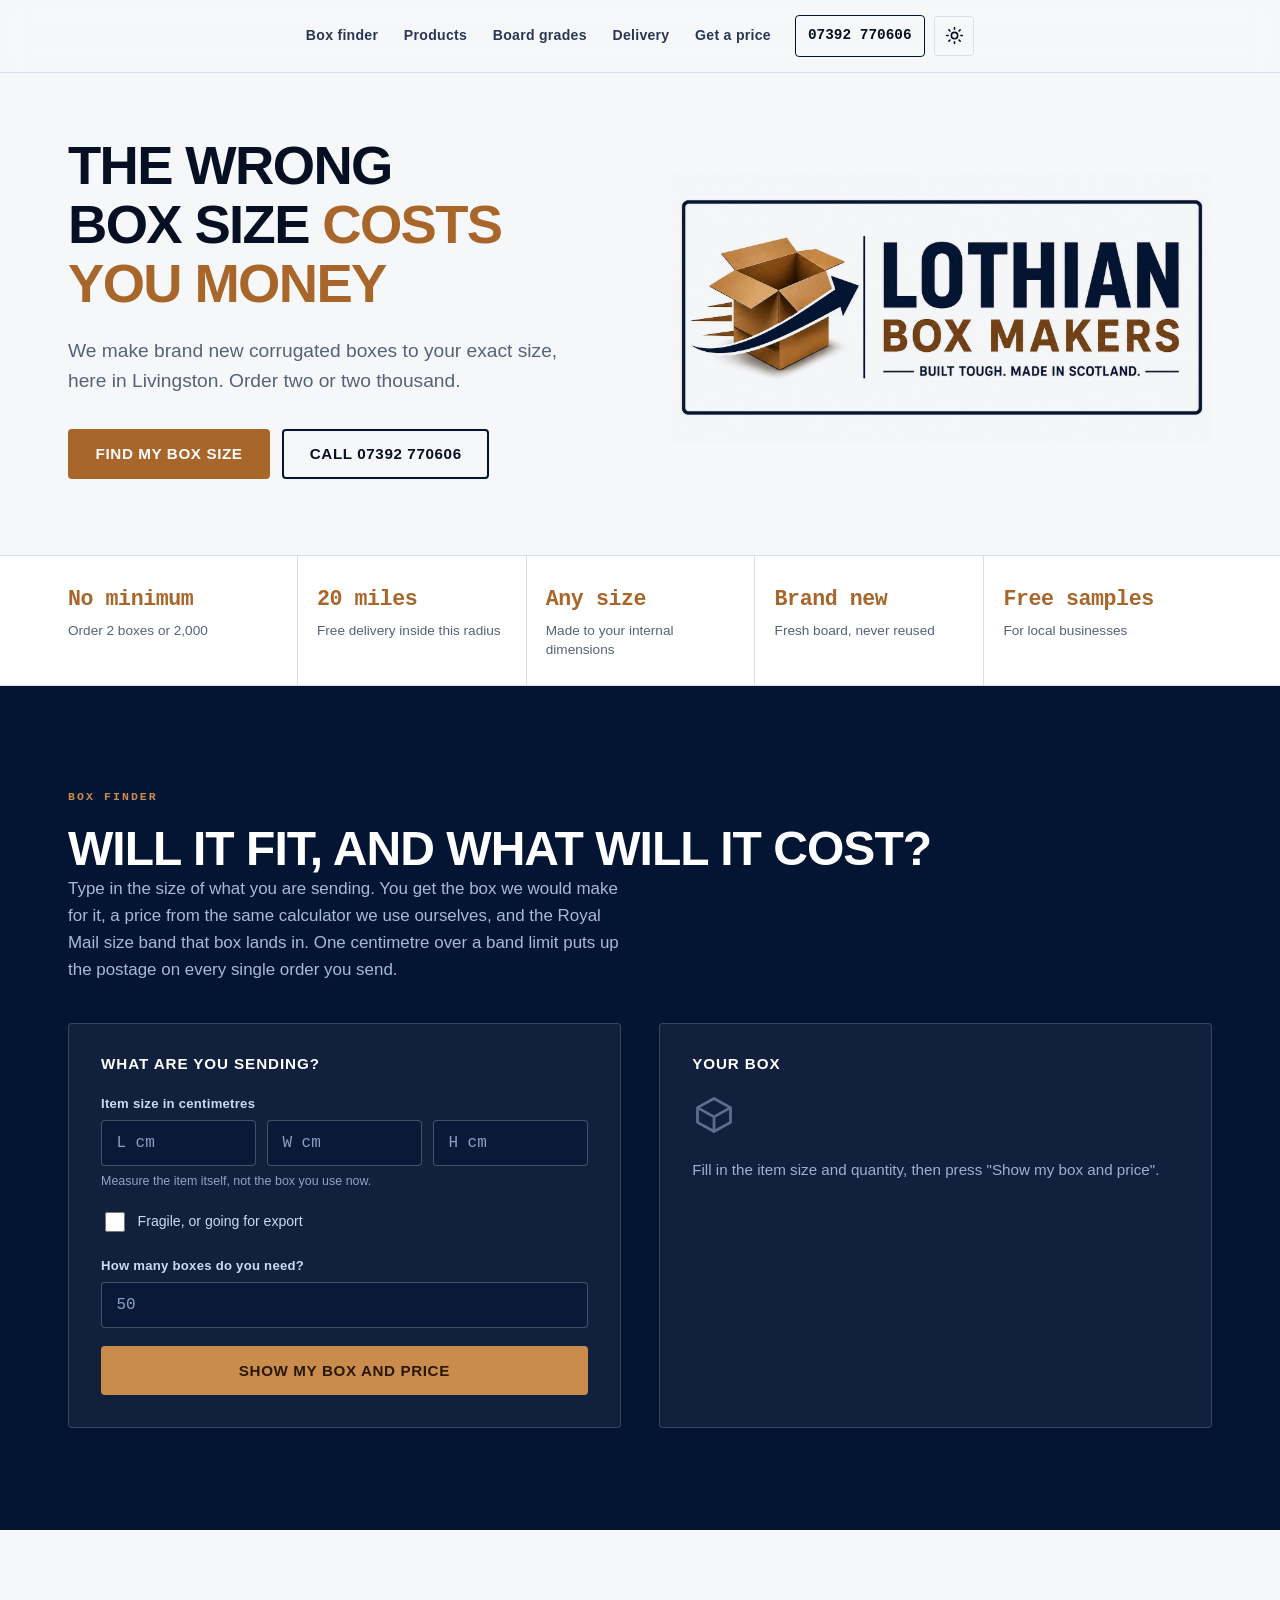
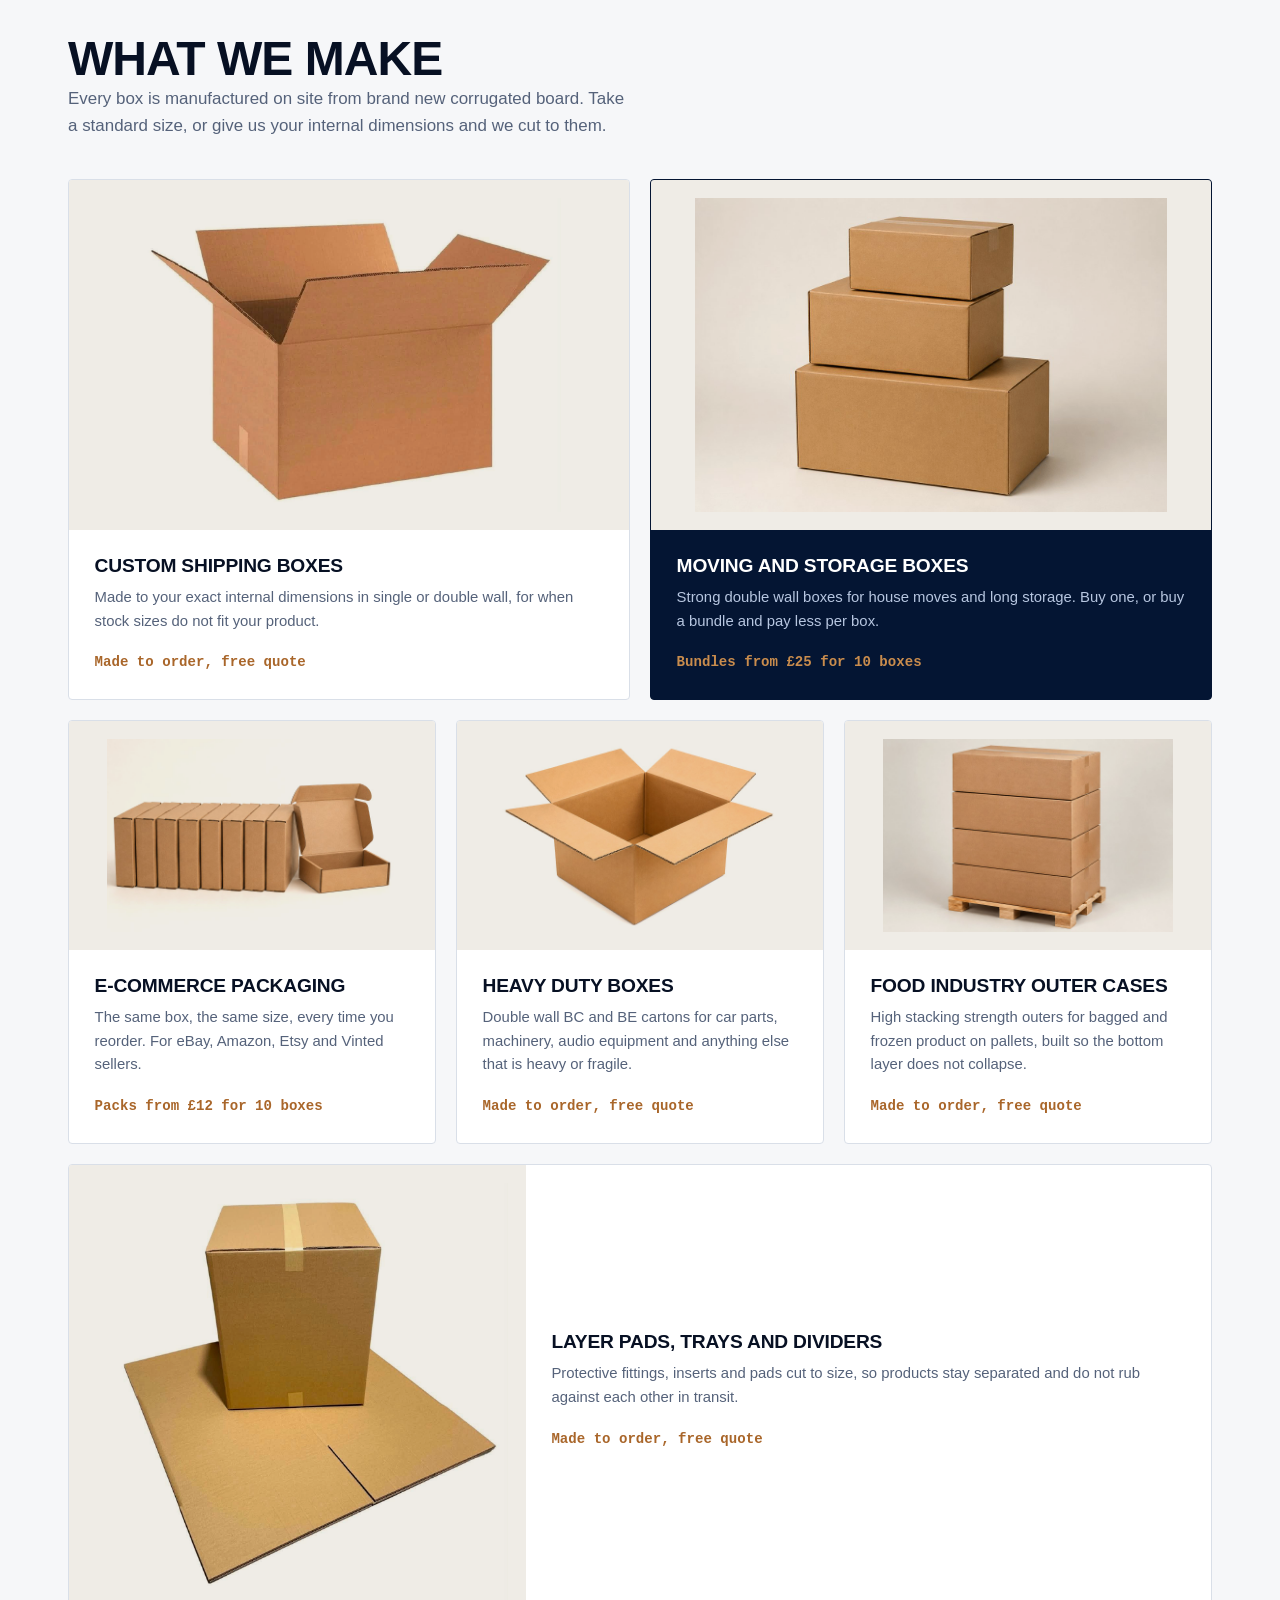
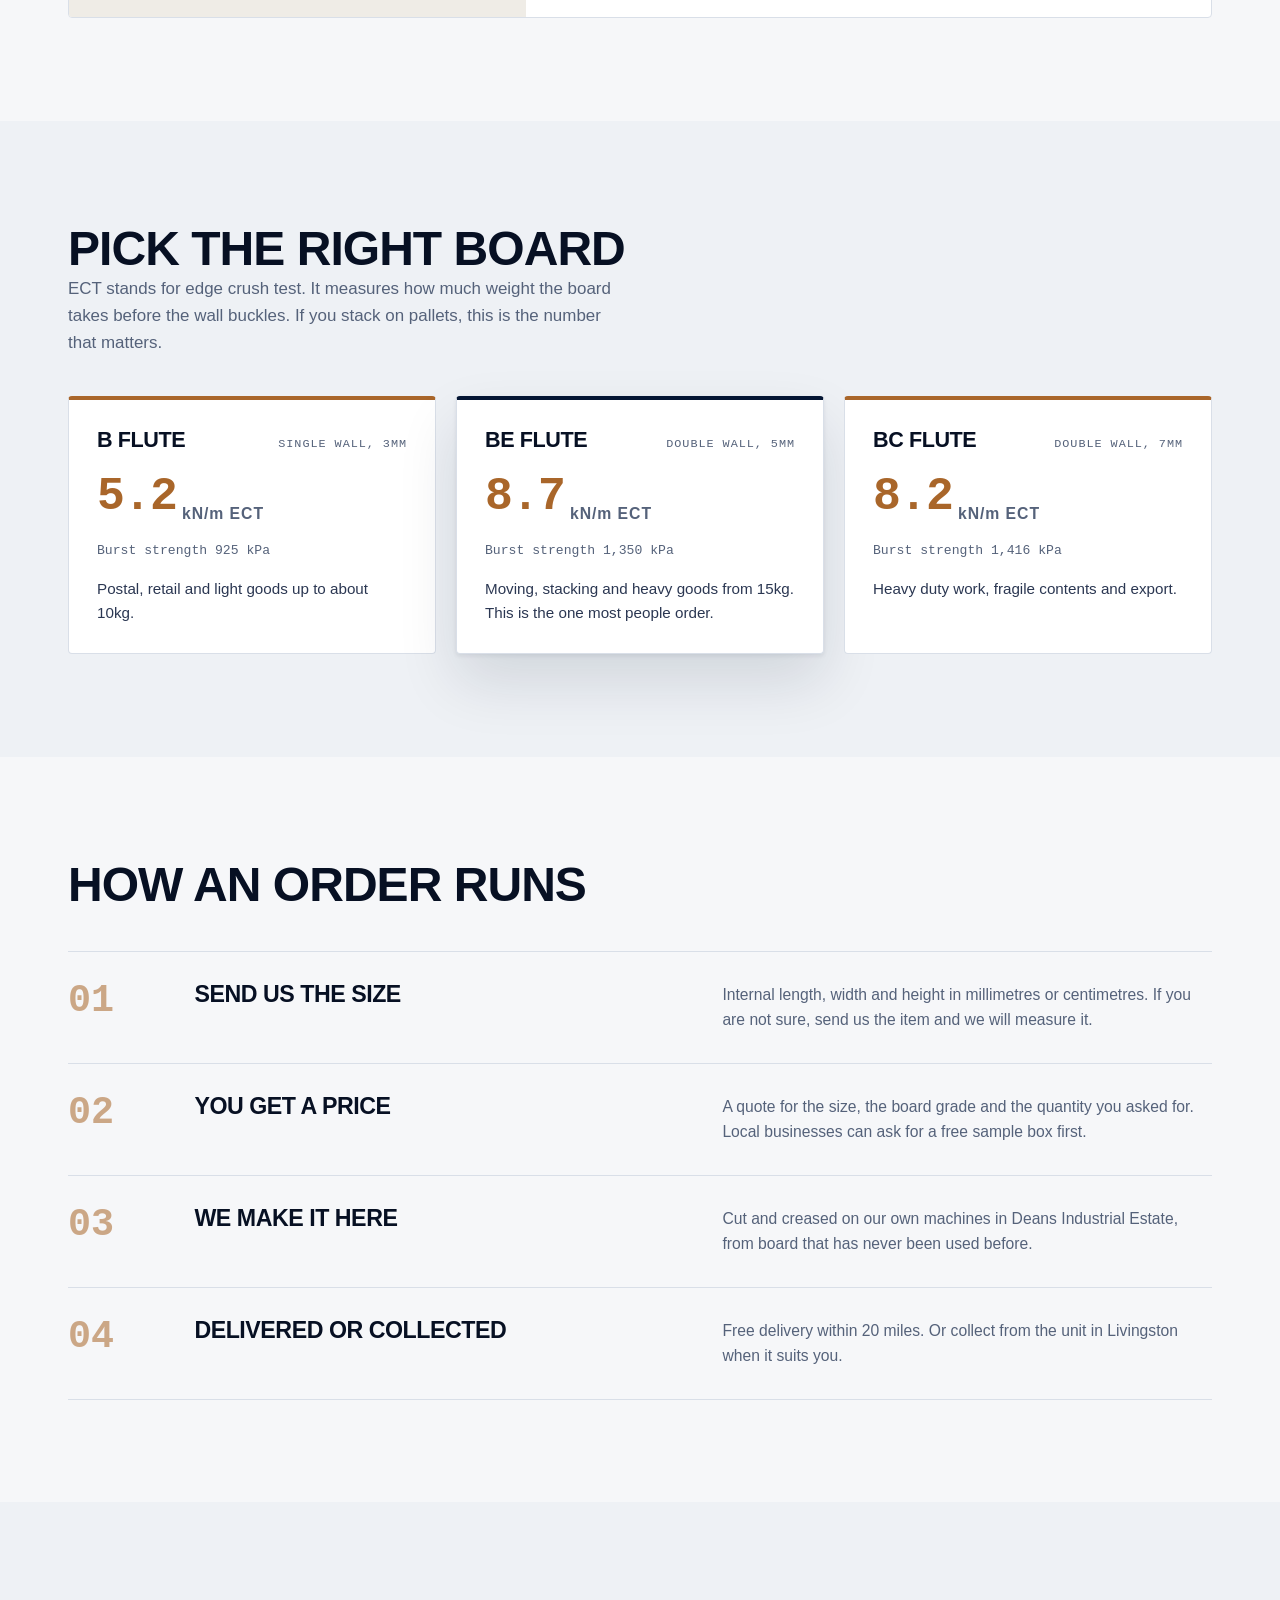
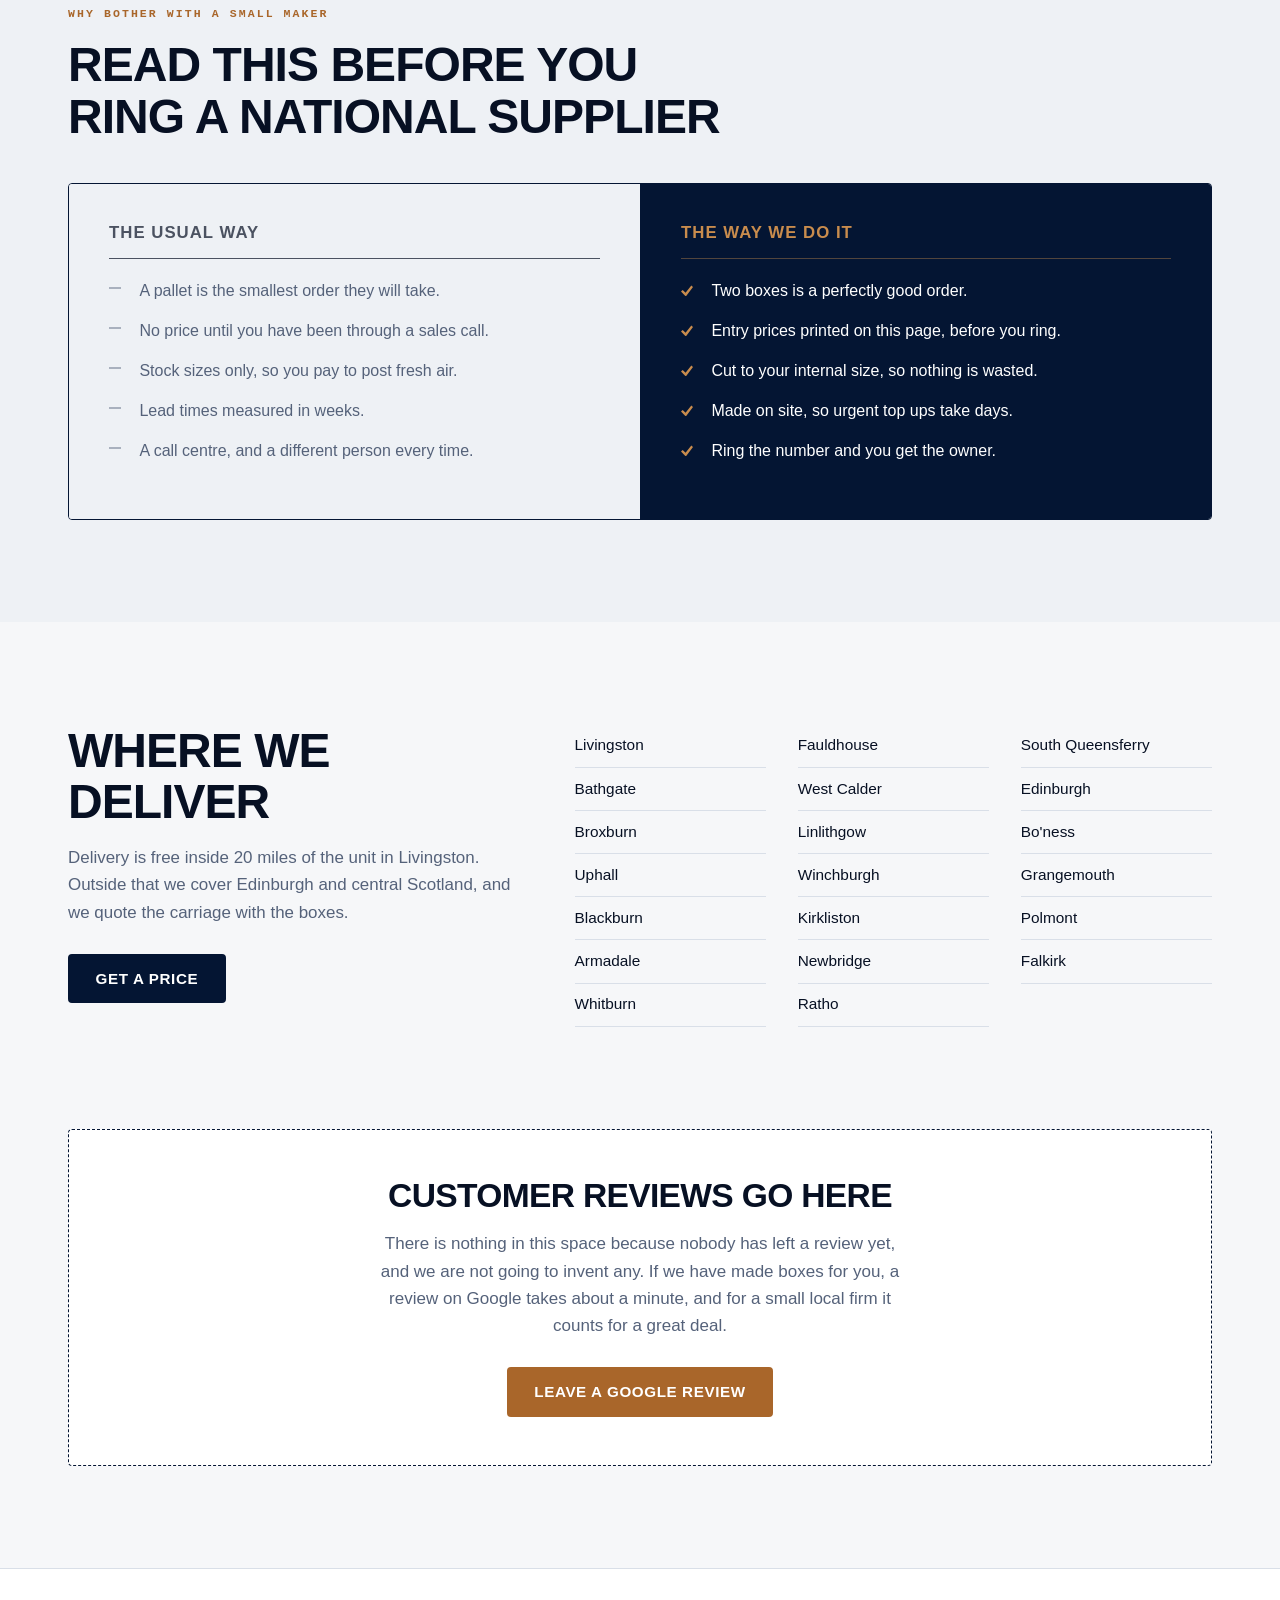
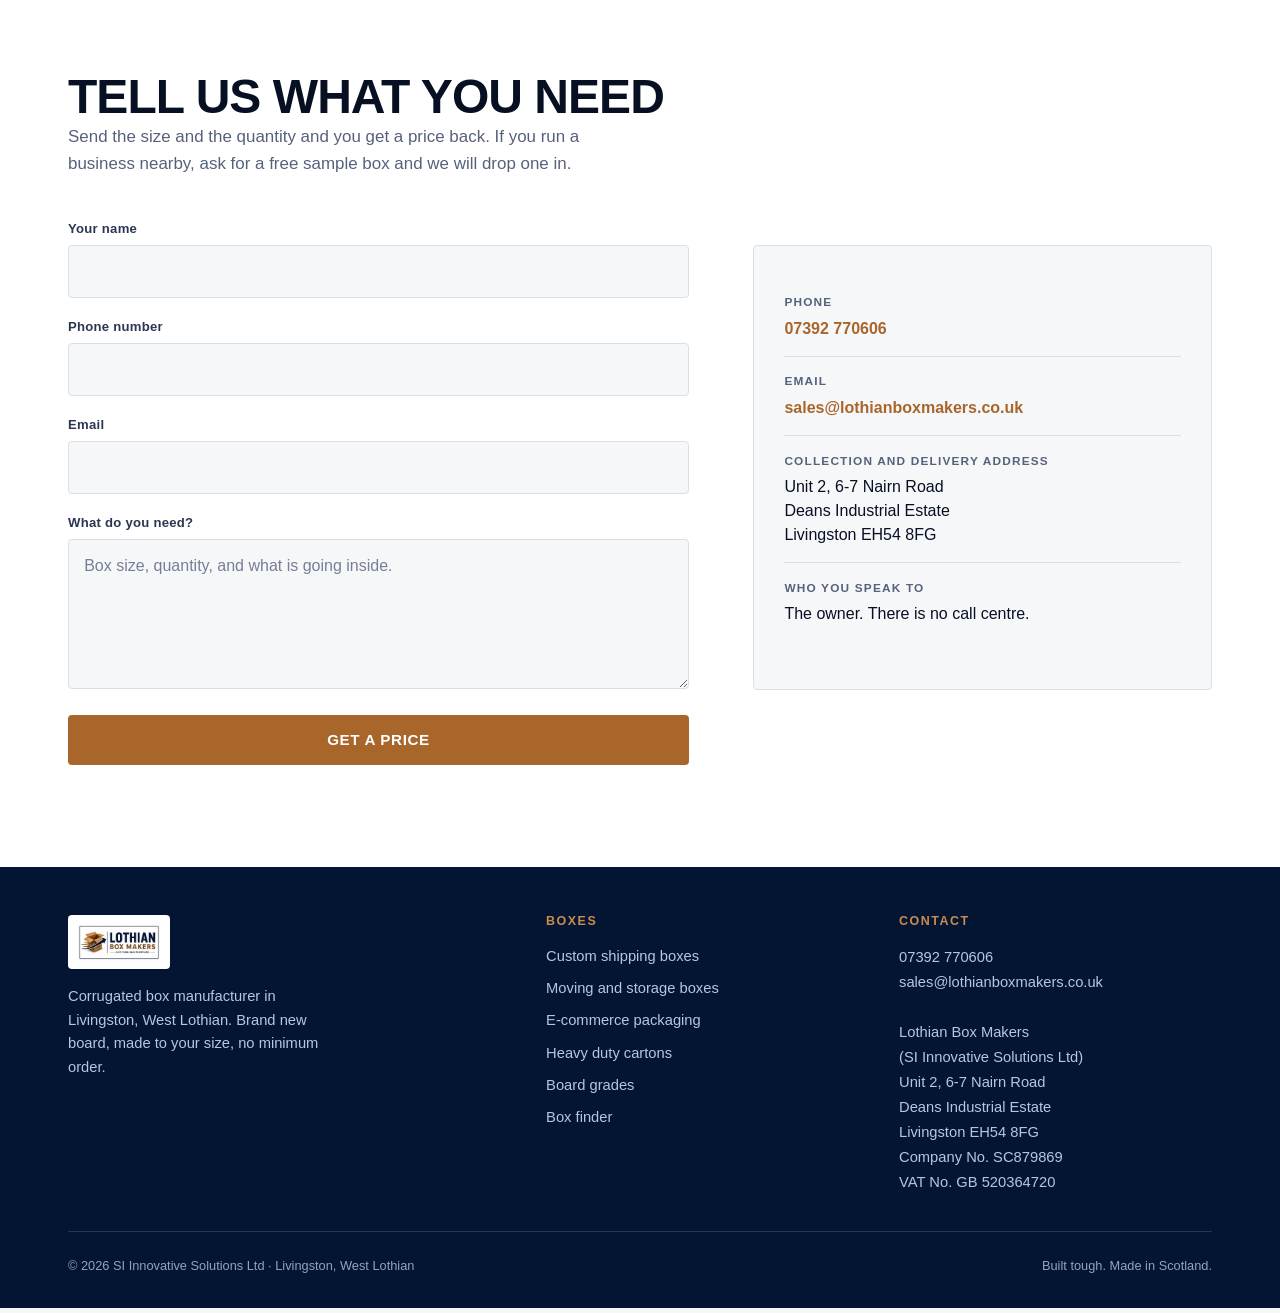
==== commit e41490b7: "Update index.html" ====
--- a/index.html
+++ b/index.html
@@ -1,395 +1,499 @@
-<!DOCTYPE html>
-<html lang="en">
+<!doctype html>
+<html lang="en-GB" data-theme="light">
 <head>
-<meta charset="UTF-8">
-<meta name="viewport" content="width=device-width, initial-scale=1.0">
-<title>Lothian Box Makers | Cardboard Boxes Manufacturer Livingston, Scotland</title>
-<meta name="description" content="UK manufacturer of single wall and double wall cardboard boxes. Custom sizes, moving boxes, e-commerce packaging. Made in Livingston. Free samples & fast local delivery.">
+<meta charset="utf-8">
+<meta name="viewport" content="width=device-width, initial-scale=1">
+<title>Cardboard Boxes Made to Your Size | Lothian Box Makers, Livingston</title>
+<meta name="description" content="Brand new single and double wall cardboard boxes, manufactured to your exact internal size in Livingston. No minimum order. Free delivery within 20 miles across West Lothian and Edinburgh.">
 <link rel="canonical" href="https://lothianboxmakers.co.uk/">
-<meta property="og:title" content="Lothian Box Makers | Cardboard Boxes Made in Livingston">
-<meta property="og:description" content="UK manufacturer of single and double wall cardboard boxes. Custom sizes, moving bundles, free samples, fast local delivery across West Lothian & Edinburgh.">
 <meta property="og:type" content="website">
+<meta property="og:title" content="Cardboard Boxes Made to Your Size | Lothian Box Makers">
+<meta property="og:description" content="Brand new corrugated boxes made to your exact internal size in Livingston. Order two boxes or two thousand.">
 <meta property="og:url" content="https://lothianboxmakers.co.uk/">
+<meta property="og:image" content="https://lothianboxmakers.co.uk/box-size-range.jpg">
 <meta property="og:locale" content="en_GB">
+<meta name="twitter:card" content="summary_large_image">
+<meta name="theme-color" content="#041533">
+<link rel="icon" href="logo.jpg">
+<link rel="preconnect" href="https://fonts.googleapis.com">
+<link rel="preconnect" href="https://fonts.gstatic.com" crossorigin>
+<link href="https://fonts.googleapis.com/css2?family=Archivo:wght@400;500;600;700;800;900&family=IBM+Plex+Mono:wght@400;600&display=swap" rel="stylesheet">
+<link rel="stylesheet" href="style.css">
+<script>
+  (function () {
+    try {
+      var t = localStorage.getItem('lbm-theme');
+      if (t === 'dark' || t === 'light') document.documentElement.setAttribute('data-theme', t);
+    } catch (e) {}
+  })();
+</script>
 <script type="application/ld+json">
 {
   "@context": "https://schema.org",
   "@type": "LocalBusiness",
+  "@id": "https://lothianboxmakers.co.uk/#business",
   "name": "Lothian Box Makers",
   "legalName": "SI Innovative Solutions Ltd",
-  "description": "Manufacturer of single wall and double wall corrugated cardboard boxes. Custom sizes, moving boxes, e-commerce packaging.",
-  "url": "https://lothianboxmakers.co.uk",
+  "url": "https://lothianboxmakers.co.uk/",
   "telephone": "+447392770606",
   "email": "sales@lothianboxmakers.co.uk",
+  "image": "https://lothianboxmakers.co.uk/logo.jpg",
+  "logo": "https://lothianboxmakers.co.uk/logo.jpg",
+  "slogan": "Built Tough. Made in Scotland.",
   "vatID": "GB520364720",
   "address": {
     "@type": "PostalAddress",
     "streetAddress": "Unit 2, 6-7 Nairn Road, Deans Industrial Estate",
     "addressLocality": "Livingston",
     "addressRegion": "West Lothian",
-    "postalCode": "EH54 8AY",
+    "postalCode": "EH54 8FG",
     "addressCountry": "GB"
   },
-  "areaServed": ["Livingston","West Lothian","Edinburgh","Bathgate","Broxburn","Whitburn","Central Scotland"],
-  "priceRange": "£"
+  "areaServed": [
+    { "@type": "AdministrativeArea", "name": "West Lothian" },
+    { "@type": "City", "name": "Edinburgh" },
+    { "@type": "AdministrativeArea", "name": "Central Scotland" }
+  ],
+  "makesOffer": [
+    { "@type": "Offer", "itemOffered": { "@type": "Product", "name": "Custom shipping boxes made to internal size" } },
+    { "@type": "Offer", "itemOffered": { "@type": "Product", "name": "Double wall moving and storage boxes" } },
+    { "@type": "Offer", "itemOffered": { "@type": "Product", "name": "E-commerce packaging boxes" } },
+    { "@type": "Offer", "itemOffered": { "@type": "Product", "name": "Heavy duty double wall cartons" } },
+    { "@type": "Offer", "itemOffered": { "@type": "Product", "name": "Food industry outer cases" } },
+    { "@type": "Offer", "itemOffered": { "@type": "Product", "name": "Layer pads, trays and dividers" } }
+  ]
 }
 </script>
-<link rel="preconnect" href="https://fonts.googleapis.com">
-<link href="https://fonts.googleapis.com/css2?family=Open+Sans:wght@400;600;700;800&display=swap" rel="stylesheet">
-<style>
-:root{
-  --blue:#0B5394;        /* corporate packaging blue */
-  --blue-dark:#083E6F;
-  --orange:#F58220;      /* industry CTA orange */
-  --orange-dark:#D96D0F;
-  --grey-bg:#F5F6F8;
-  --line:#E2E5EA;
-  --text:#333B44;
-  --muted:#6A737D;
-  --white:#FFFFFF;
-  --green:#1E8E3E;
-}
-*{margin:0;padding:0;box-sizing:border-box}
-body{font-family:'Open Sans',Arial,sans-serif;color:var(--text);background:var(--white);line-height:1.6;font-size:16px}
-a{text-decoration:none;color:inherit}
-img{max-width:100%}
-.wrap{max-width:1180px;margin:0 auto;padding:0 20px}
-
-/* top utility bar */
-.topbar{background:var(--blue-dark);color:#fff;font-size:.82rem}
-.topbar .wrap{display:flex;justify-content:space-between;align-items:center;padding:7px 20px}
-.topbar a{color:#fff;font-weight:600}
-.topbar .right span{margin-left:22px}
-@media(max-width:640px){.topbar .left{display:none}.topbar .wrap{justify-content:center}}
-
-/* header */
-header.site{background:var(--white);border-bottom:1px solid var(--line)}
-header.site .wrap{display:flex;align-items:center;justify-content:space-between;padding:8px 20px}
-.logo-wrap{display:flex;align-items:center}
-.logo-img{height:180px;width:auto;display:block}
-@media(max-width:640px){.logo-img{height:120px}}
-.logo{font-weight:800;font-size:1.35rem;color:var(--blue);letter-spacing:-.01em}
-.logo span{color:var(--orange)}
-.logo small{display:block;font-size:.68rem;font-weight:600;color:var(--muted);letter-spacing:.08em;text-transform:uppercase}
-.head-contact{text-align:right}
-.head-contact .phone{display:block;font-weight:800;font-size:1.25rem;color:var(--blue)}
-.head-contact .note{font-size:.78rem;color:var(--green);font-weight:600}
-
-/* nav */
-nav.main{background:var(--blue)}
-nav.main ul{display:flex;list-style:none;max-width:1180px;margin:0 auto;padding:0 20px}
-nav.main a{display:block;color:#fff;font-weight:600;font-size:.9rem;padding:13px 20px}
-nav.main a:hover{background:var(--blue-dark)}
-nav.main .cta{background:var(--orange);margin-left:auto}
-nav.main .cta:hover{background:var(--orange-dark)}
-@media(max-width:760px){nav.main ul{flex-wrap:wrap}nav.main .cta{margin-left:0}}
-
-/* hero banner */
-.hero{background:linear-gradient(rgba(8,62,111,.88),rgba(8,62,111,.88)),
-  repeating-linear-gradient(45deg,#0B5394 0 14px,#0A4A85 14px 28px);color:#fff;padding:56px 0}
-.hero .wrap{display:grid;grid-template-columns:1.15fr .85fr;gap:44px;align-items:center}
-@media(max-width:860px){.hero .wrap{grid-template-columns:1fr}}
-.hero h1{font-size:clamp(1.7rem,3.6vw,2.5rem);font-weight:800;line-height:1.2}
-.hero p{margin:16px 0 24px;font-size:1.05rem;opacity:.95;max-width:56ch}
-.hero .btns{display:flex;gap:12px;flex-wrap:wrap}
-.btn{display:inline-block;font-weight:700;padding:13px 26px;border-radius:4px;font-size:.95rem}
-.btn.orange{background:var(--orange);color:#fff}
-.btn.orange:hover{background:var(--orange-dark)}
-.btn.white{background:#fff;color:var(--blue)}
-.btn.white:hover{background:#E9EEF5}
-.hero-points{background:rgba(255,255,255,.08);border:1px solid rgba(255,255,255,.25);border-radius:6px;padding:22px 24px}
-.hero-points li{list-style:none;padding:8px 0 8px 30px;position:relative;font-weight:600;font-size:.95rem}
-.hero-points li::before{content:"✓";position:absolute;left:0;color:var(--orange);font-weight:800}
-
-/* trust strip */
-.trust{background:var(--grey-bg);border-bottom:1px solid var(--line)}
-.trust .wrap{display:flex;justify-content:space-between;flex-wrap:wrap;gap:10px;padding:14px 20px;font-size:.85rem;font-weight:700;color:var(--blue-dark)}
-.trust div::before{content:"●";color:var(--orange);margin-right:8px;font-size:.7rem;vertical-align:2px}
-
-/* section base */
-section{padding:56px 0}
-h2{color:var(--blue-dark);font-size:1.7rem;font-weight:800;margin-bottom:8px}
-.sub{color:var(--muted);margin-bottom:34px;max-width:70ch}
-
-/* product category cards */
-.cards{display:grid;grid-template-columns:repeat(auto-fill,minmax(265px,1fr));gap:22px}
-.card{border:1px solid var(--line);border-radius:6px;overflow:hidden;background:#fff;display:flex;flex-direction:column;transition:box-shadow .15s}
-.card:hover{box-shadow:0 6px 18px rgba(11,83,148,.13)}
-.card .pic{height:150px;display:flex;align-items:center;justify-content:center;font-size:3.2rem;background:var(--grey-bg);border-bottom:1px solid var(--line)}
-.card h3{font-size:1.05rem;color:var(--blue);padding:16px 18px 6px}
-.card p{font-size:.9rem;color:var(--muted);padding:0 18px 14px;flex:1}
-.card .foot{padding:0 18px 18px}
-.card .from{font-weight:800;color:var(--blue-dark);font-size:.95rem}
-.card .from em{font-style:normal;color:var(--orange)}
-
-/* spec table section */
-.specs{background:var(--grey-bg)}
-.spec-table{width:100%;border-collapse:collapse;background:#fff;border:1px solid var(--line);font-size:.93rem}
-.spec-table th{background:var(--blue);color:#fff;text-align:left;padding:12px 16px;font-size:.88rem}
-.spec-table td{padding:12px 16px;border-top:1px solid var(--line)}
-.spec-table tr:nth-child(even) td{background:#FAFBFC}
-.spec-table .pop{color:var(--orange);font-weight:800;font-size:.78rem;text-transform:uppercase}
-@media(max-width:700px){.spec-wrap{overflow-x:auto}}
-
-/* why us */
-.usps{display:grid;grid-template-columns:repeat(auto-fit,minmax(240px,1fr));gap:26px}
-.usp{background:#fff;border:1px solid var(--line);border-radius:6px;padding:24px}
-.usp .ic{width:46px;height:46px;border-radius:50%;background:var(--blue);color:#fff;display:flex;align-items:center;justify-content:center;font-size:1.3rem;font-weight:800;margin-bottom:14px}
-.usp h3{font-size:1rem;color:var(--blue-dark);margin-bottom:6px}
-.usp p{font-size:.9rem;color:var(--muted)}
-
-/* CTA band */
-.band{background:var(--orange);color:#fff;text-align:center;padding:40px 20px}
-.band h2{color:#fff;margin-bottom:6px}
-.band p{margin-bottom:20px;font-weight:600}
-.band .btn{background:var(--blue-dark);color:#fff}
-.band .btn:hover{background:#062D51}
-
-/* contact */
-.contact-grid{display:grid;grid-template-columns:1fr 1fr;gap:40px}
-@media(max-width:780px){.contact-grid{grid-template-columns:1fr}}
-.contact-card{background:var(--grey-bg);border:1px solid var(--line);border-radius:6px;padding:28px}
-.contact-card h3{color:var(--blue-dark);margin-bottom:12px;font-size:1.1rem}
-.contact-card p,.contact-card address{font-style:normal;font-size:.95rem;line-height:1.9;color:var(--text)}
-.contact-card .phone{font-size:1.5rem;font-weight:800;color:var(--blue)}
-.contact-card a.mail{color:var(--blue);font-weight:700}
-
-
-/* quote form */
-.qform label{display:block;font-size:.82rem;font-weight:700;color:var(--blue-dark);margin:12px 0 4px}
-.qform input,.qform textarea{width:100%;padding:10px 12px;border:1px solid var(--line);border-radius:4px;font-family:inherit;font-size:.92rem}
-.qform input:focus,.qform textarea:focus{outline:2px solid var(--blue);border-color:var(--blue)}
-.qform button{margin-top:16px}
-footer{background:var(--blue-dark);color:rgba(255,255,255,.85);font-size:.85rem}
-footer .wrap{padding:26px 20px;display:flex;justify-content:space-between;flex-wrap:wrap;gap:10px}
-footer b{color:#fff}
-:focus-visible{outline:3px solid var(--orange);outline-offset:2px}
-</style>
 </head>
 <body>
-
-<div class="topbar">
-  <div class="wrap">
-    <div class="left">UK Manufacturer · Made in Livingston, Scotland</div>
-    <div class="right">
-      <span>📞 <a href="tel:07392770606">07392 770606</a></span>
-      <span>✉️ <a href="mailto:sales@lothianboxmakers.co.uk">sales@lothianboxmakers.co.uk</a></span>
-    </div>
-  </div>
-</div>
-
-<header class="site">
-  <div class="wrap">
-    <div class="logo-wrap">
-      <img src="[data-uri]" alt="Lothian Box Makers logo" class="logo-img">
-    </div>
-    <div class="head-contact">
-      <a class="phone" href="tel:07392770606">07392 770606</a>
-      <span class="note">✓ Free samples for businesses</span>
+<a class="skip" href="#main">Skip to content</a>
+<header class="topbar">
+  <div class="wrap topbar__in">
+    <a class="brand" href="#top" aria-label="Lothian Box Makers, back to top" tabindex="-1">
+      <img src="logo.jpg" alt="Lothian Box Makers" width="1774" height="887">
+    </a>
+    <nav class="nav" id="nav" aria-label="Main">
+      <a href="#finder">Box finder</a>
+      <a href="#products">Products</a>
+      <a href="#grades">Board grades</a>
+      <a href="#areas">Delivery</a>
+      <a href="#contact">Get a price</a>
+    </nav>
+    <div class="topbar__cta">
+      <a class="tel" href="tel:+447392770606">07392 770606</a>
+      <button class="icon-btn" id="themeToggle" type="button" aria-label="Switch to dark theme" aria-pressed="false">
+        <svg class="i-sun" viewBox="0 0 24 24" fill="none" stroke="currentColor" stroke-width="2" stroke-linecap="round" aria-hidden="true">
+          <circle cx="12" cy="12" r="4"/><path d="M12 2v2M12 20v2M4.9 4.9l1.4 1.4M17.7 17.7l1.4 1.4M2 12h2M20 12h2M4.9 19.1l1.4-1.4M17.7 6.3l1.4-1.4"/>
+        </svg>
+        <svg class="i-moon" viewBox="0 0 24 24" fill="none" stroke="currentColor" stroke-width="2" stroke-linecap="round" stroke-linejoin="round" aria-hidden="true">
+          <path d="M21 12.8A9 9 0 1 1 11.2 3a7 7 0 0 0 9.8 9.8Z"/>
+        </svg>
+      </button>
+      <button class="icon-btn" id="navToggle" type="button" aria-label="Open menu" aria-expanded="false" aria-controls="nav">
+        <svg viewBox="0 0 24 24" fill="none" stroke="currentColor" stroke-width="2" stroke-linecap="round" aria-hidden="true">
+          <path d="M3 6h18M3 12h18M3 18h18"/>
+        </svg>
+      </button>
     </div>
   </div>
 </header>
-
-<nav class="main">
-  <ul>
-    <li><a href="#products">Products</a></li>
-    <li><a href="#specs">Board Grades</a></li>
-    <li><a href="#why">Why Choose Us</a></li>
-    <li><a href="#contact">Contact</a></li>
-    <li class="cta"><a href="#contact">Request a Quote</a></li>
-  </ul>
-</nav>
-
-<section class="hero">
+<main id="main">
+  <section class="hero" id="top">
+    <div class="wrap hero__in">
+      <div>
+        <h1>The wrong box size <em>costs you money</em></h1>
+        <p class="hero__sub">
+          We make brand new corrugated boxes to your exact size, here in Livingston.
+          Order two or two thousand.
+        </p>
+        <div class="hero__acts">
+          <a class="btn btn--primary" href="#finder">Find my box size</a>
+          <a class="btn btn--ghost" href="tel:+447392770606">Call 07392 770606</a>
+        </div>
+      </div>
+      <div class="hero__media">
+        <div class="hero__brand">
+          <img src="logo.jpg" alt="Lothian Box Makers. Built tough. Made in Scotland." width="1774" height="887" fetchpriority="high">
+        </div>
+      </div>
+    </div>
+  </section>
+  <section class="facts" aria-label="What you get">
+    <div class="wrap facts__in">
+      <div class="fact"><b>No minimum</b><span>Order 2 boxes or 2,000</span></div>
+      <div class="fact"><b>20 miles</b><span>Free delivery inside this radius</span></div>
+      <div class="fact"><b>Any size</b><span>Made to your internal dimensions</span></div>
+      <div class="fact"><b>Brand new</b><span>Fresh board, never reused</span></div>
+      <div class="fact"><b>Free samples</b><span>For local businesses</span></div>
+    </div>
+  </section>
+  <section class="finder section" id="finder">
+    <div class="wrap">
+      <p class="kicker">Box finder</p>
+      <h2 class="h-sect">Will it fit, and what will it cost?</h2>
+      <p class="lede">
+        Type in the size of what you are sending. You get the box we would make for it,
+        a price from the same calculator we use ourselves, and the Royal Mail size band
+        that box lands in. One centimetre over a band limit puts up the postage on every
+        single order you send.
+      </p>
+      <div class="finder__grid">
+        <div class="panel">
+          <h3>What are you sending?</h3>
+          <form id="finderForm" novalidate>
+            <div class="field">
+              <label for="fL">Item size in centimetres</label>
+              <div class="dims">
+                <input type="number" id="fL" min="1" max="200" step="0.1" placeholder="L cm" inputmode="decimal" aria-label="Item length in centimetres">
+                <input type="number" id="fW" min="1" max="200" step="0.1" placeholder="W cm" inputmode="decimal" aria-label="Item width in centimetres">
+                <input type="number" id="fH" min="1" max="200" step="0.1" placeholder="H cm" inputmode="decimal" aria-label="Item height in centimetres">
+              </div>
+              <p class="hint">Measure the item itself, not the box you use now.</p>
+            </div>
+            <div class="checkline">
+              <input type="checkbox" id="fFragile">
+              <label for="fFragile">Fragile, or going for export</label>
+            </div>
+            <div class="field">
+              <label for="fQty">How many boxes do you need?</label>
+              <input type="number" id="fQty" min="1" max="100000" step="1" placeholder="50" inputmode="numeric" required>
+            </div>
+            <button class="btn btn--primary btn--wide" type="submit">Show my box and price</button>
+          </form>
+        </div>
+        <div class="panel result" id="result" aria-live="polite">
+          <h3>Your box</h3>
+          <div id="resultBody">
+            <div class="result__empty">
+              <svg viewBox="0 0 24 24" fill="none" stroke="currentColor" stroke-width="1.5" stroke-linejoin="round" aria-hidden="true">
+                <path d="M21 8 12 3 3 8v8l9 5 9-5V8Z"/><path d="m3 8 9 5 9-5M12 13v8"/>
+              </svg>
+              <p>Fill in the item size and quantity, then press "Show my box and price".</p>
+            </div>
+          </div>
+        </div>
+      </div>
+    </div>
+  </section>
+  <section class="section" id="products">
+    <div class="wrap">
+      <h2 class="h-sect">What we make</h2>
+      <p class="lede">
+        Every box is manufactured on site from brand new corrugated board. Take a standard
+        size, or give us your internal dimensions and we cut to them.
+      </p>
+      <div class="bento">
+        <article class="tile tile--img tile--wide reveal">
+          <div class="tile__plate">
+            <img src="box-open.jpg" alt="An open double wall cardboard shipping box" loading="lazy" width="1300" height="960">
+          </div>
+          <div class="tile__body">
+            <h3>Custom shipping boxes</h3>
+            <p>Made to your exact internal dimensions in single or double wall, for when stock sizes do not fit your product.</p>
+            <p class="price">Made to order, free quote</p>
+          </div>
+        </article>
+        <article class="tile tile--img tile--kraft tile--wide reveal">
+          <div class="tile__plate">
+            <img src="boxes-moving.jpg" alt="Three double wall cardboard moving boxes stacked, the top one sealed with tape" loading="lazy" width="1200" height="800">
+          </div>
+          <div class="tile__body">
+          <h3>Moving and storage boxes</h3>
+          <p>Strong double wall boxes for house moves and long storage. Buy one, or buy a bundle and pay less per box.</p>
+          <p class="price">Bundles from &pound;25 for 10 boxes</p>
+          </div>
+        </article>
+        <article class="tile tile--img tile--half reveal">
+          <div class="tile__plate">
+            <img src="boxes-ecommerce.jpg" alt="A row of identical small cardboard postal boxes with one open, showing a repeatable batch" loading="lazy" width="1200" height="800">
+          </div>
+          <div class="tile__body">
+          <h3>E-commerce packaging</h3>
+          <p>The same box, the same size, every time you reorder. For eBay, Amazon, Etsy and Vinted sellers.</p>
+          <p class="price">Packs from &pound;12 for 10 boxes</p>
+          </div>
+        </article>
+        <article class="tile tile--img tile--half reveal">
+          <div class="tile__plate">
+            <img src="box-heavy-duty.jpg" alt="An empty heavy duty double wall cardboard box with all four top flaps open, showing the thick fluted corrugated board on every edge" loading="lazy" width="1200" height="800">
+          </div>
+          <div class="tile__body">
+          <h3>Heavy duty boxes</h3>
+          <p>Double wall BC and BE cartons for car parts, machinery, audio equipment and anything else that is heavy or fragile.</p>
+          <p class="price">Made to order, free quote</p>
+          </div>
+        </article>
+        <article class="tile tile--img tile--half reveal">
+          <div class="tile__plate">
+            <img src="boxes-outer-cases.jpg" alt="Large cardboard outer cases stacked four high on a wooden pallet" loading="lazy" width="1200" height="800">
+          </div>
+          <div class="tile__body">
+          <h3>Food industry outer cases</h3>
+          <p>High stacking strength outers for bagged and frozen product on pallets, built so the bottom layer does not collapse.</p>
+          <p class="price">Made to order, free quote</p>
+          </div>
+        </article>
+        <article class="tile tile--img tile--split tile--full reveal">
+          <div class="tile__plate">
+            <img src="box-flatpack.jpg" alt="A flat cardboard layer pad cut to size, with an assembled box standing on it" loading="lazy" width="1300" height="1290">
+          </div>
+          <div class="tile__body">
+            <h3>Layer pads, trays and dividers</h3>
+            <p>Protective fittings, inserts and pads cut to size, so products stay separated and do not rub against each other in transit.</p>
+            <p class="price">Made to order, free quote</p>
+          </div>
+        </article>
+      </div>
+    </div>
+  </section>
+  <section class="section" id="grades" style="background: var(--surface-2);">
+    <div class="wrap">
+      <h2 class="h-sect">Pick the right board</h2>
+      <p class="lede">
+        ECT stands for edge crush test. It measures how much weight the board takes before
+        the wall buckles. If you stack on pallets, this is the number that matters.
+      </p>
+      <div class="grades">
+        <article class="grade">
+          <div class="grade__name">
+            <h3>B Flute</h3>
+            <span>Single wall, 3mm</span>
+          </div>
+          <p class="grade__big mono">5.2<sub>kN/m ECT</sub></p>
+          <p class="grade__meta">Burst strength 925 kPa</p>
+          <p class="grade__use">Postal, retail and light goods up to about 10kg.</p>
+        </article>
+        <article class="grade grade--best">
+          <div class="grade__name">
+            <h3>BE Flute</h3>
+            <span>Double wall, 5mm</span>
+          </div>
+          <p class="grade__big mono">8.7<sub>kN/m ECT</sub></p>
+          <p class="grade__meta">Burst strength 1,350 kPa</p>
+          <p class="grade__use">Moving, stacking and heavy goods from 15kg. This is the one most people order.</p>
+        </article>
+        <article class="grade">
+          <div class="grade__name">
+            <h3>BC Flute</h3>
+            <span>Double wall, 7mm</span>
+          </div>
+          <p class="grade__big mono">8.2<sub>kN/m ECT</sub></p>
+          <p class="grade__meta">Burst strength 1,416 kPa</p>
+          <p class="grade__use">Heavy duty work, fragile contents and export.</p>
+        </article>
+      </div>
+    </div>
+  </section>
+  <section class="section">
+    <div class="wrap">
+      <h2 class="h-sect">How an order runs</h2>
+      <div class="steps">
+        <div class="step reveal">
+          <span class="step__n mono">01</span>
+          <h3>Send us the size</h3>
+          <p>Internal length, width and height in millimetres or centimetres. If you are not sure, send us the item and we will measure it.</p>
+        </div>
+        <div class="step reveal">
+          <span class="step__n mono">02</span>
+          <h3>You get a price</h3>
+          <p>A quote for the size, the board grade and the quantity you asked for. Local businesses can ask for a free sample box first.</p>
+        </div>
+        <div class="step reveal">
+          <span class="step__n mono">03</span>
+          <h3>We make it here</h3>
+          <p>Cut and creased on our own machines in Deans Industrial Estate, from board that has never been used before.</p>
+        </div>
+        <div class="step reveal">
+          <span class="step__n mono">04</span>
+          <h3>Delivered or collected</h3>
+          <p>Free delivery within 20 miles. Or collect from the unit in Livingston when it suits you.</p>
+        </div>
+      </div>
+    </div>
+  </section>
+  <section class="section" style="background: var(--surface-2);">
+    <div class="wrap">
+      <p class="kicker">Why bother with a small maker</p>
+      <h2 class="h-sect">Read this before you ring a national supplier</h2>
+      <div class="versus">
+        <div class="vs-col vs-col--them">
+          <h3>The usual way</h3>
+          <ul class="vs-list">
+            <li>A pallet is the smallest order they will take.</li>
+            <li>No price until you have been through a sales call.</li>
+            <li>Stock sizes only, so you pay to post fresh air.</li>
+            <li>Lead times measured in weeks.</li>
+            <li>A call centre, and a different person every time.</li>
+          </ul>
+        </div>
+        <div class="vs-col vs-col--us">
+          <h3>The way we do it</h3>
+          <ul class="vs-list">
+            <li>Two boxes is a perfectly good order.</li>
+            <li>Entry prices printed on this page, before you ring.</li>
+            <li>Cut to your internal size, so nothing is wasted.</li>
+            <li>Made on site, so urgent top ups take days.</li>
+            <li>Ring the number and you get the owner.</li>
+          </ul>
+        </div>
+      </div>
+    </div>
+  </section>
+  <section class="section" id="areas">
+    <div class="wrap areas__grid">
+      <div>
+        <h2 class="h-sect">Where we deliver</h2>
+        <p class="lede" style="margin-top:1rem">
+          Delivery is free inside 20 miles of the unit in Livingston. Outside that we cover
+          Edinburgh and central Scotland, and we quote the carriage with the boxes.
+        </p>
+        <a class="btn btn--navy" href="#contact" style="margin-top:1.75rem">Get a price</a>
+      </div>
+      <ul class="towns">
+        <li>Livingston</li>
+        <li>Bathgate</li>
+        <li>Broxburn</li>
+        <li>Uphall</li>
+        <li>Blackburn</li>
+        <li>Armadale</li>
+        <li>Whitburn</li>
+        <li>Fauldhouse</li>
+        <li>West Calder</li>
+        <li>Linlithgow</li>
+        <li>Winchburgh</li>
+        <li>Kirkliston</li>
+        <li>Newbridge</li>
+        <li>Ratho</li>
+        <li>South Queensferry</li>
+        <li>Edinburgh</li>
+        <li>Bo'ness</li>
+        <li>Grangemouth</li>
+        <li>Polmont</li>
+        <li>Falkirk</li>
+      </ul>
+    </div>
+  </section>
+  <section class="section" style="padding-top:0">
+    <div class="wrap">
+      <div class="proof">
+        <h2>Customer reviews go here</h2>
+        <p>
+          There is nothing in this space because nobody has left a review yet, and we are not
+          going to invent any. If we have made boxes for you, a review on Google takes about a
+          minute, and for a small local firm it counts for a great deal.
+        </p>
+        <a class="btn btn--primary" href="https://search.google.com/local/writereview?placeid=ChIJXxVkd_9KBAkRyMq_e_T3Wdo" target="_blank" rel="noopener">Leave a Google review</a>
+      </div>
+    </div>
+  </section>
+  <section class="contact section" id="contact">
+    <div class="wrap">
+      <h2 class="h-sect">Tell us what you need</h2>
+      <p class="lede">
+        Send the size and the quantity and you get a price back. If you run a business
+        nearby, ask for a free sample box and we will drop one in.
+      </p>
+      <div class="contact__grid">
+        <form class="form" id="quoteForm" novalidate>
+          <input type="hidden" name="access_key" value="37ad2630-d7f7-4998-bb95-dff21830597c">
+          <input type="hidden" name="subject" value="New box quote request from lothianboxmakers.co.uk">
+          <input type="hidden" name="from_name" value="Lothian Box Makers website">
+          <input type="checkbox" class="honey" name="botcheck" tabindex="-1" autocomplete="off" aria-hidden="true">
+          <div class="field">
+            <label for="qName">Your name</label>
+            <input type="text" id="qName" name="name" required autocomplete="name">
+          </div>
+          <div class="field">
+            <label for="qPhone">Phone number</label>
+            <input type="tel" id="qPhone" name="phone" required autocomplete="tel">
+          </div>
+          <div class="field">
+            <label for="qEmail">Email</label>
+            <input type="email" id="qEmail" name="email" required autocomplete="email">
+          </div>
+          <div class="field">
+            <label for="qMsg">What do you need?</label>
+            <textarea id="qMsg" name="message" required placeholder="Box size, quantity, and what is going inside."></textarea>
+          </div>
+          <button class="btn btn--primary btn--wide" type="submit" id="quoteBtn">Get a price</button>
+          <p class="form__msg" id="formMsg" role="status"></p>
+        </form>
+        <div class="card-info">
+          <dl>
+            <div class="info-row">
+              <dt>Phone</dt>
+              <dd><a href="tel:+447392770606">07392 770606</a></dd>
+            </div>
+            <div class="info-row">
+              <dt>Email</dt>
+              <dd><a href="mailto:sales@lothianboxmakers.co.uk">sales@lothianboxmakers.co.uk</a></dd>
+            </div>
+            <div class="info-row">
+              <dt>Collection and delivery address</dt>
+              <dd>
+                <address>
+                  Unit 2, 6-7 Nairn Road<br>
+                  Deans Industrial Estate<br>
+                  Livingston EH54 8FG
+                </address>
+              </dd>
+            </div>
+            <div class="info-row">
+              <dt>Who you speak to</dt>
+              <dd>The owner. There is no call centre.</dd>
+            </div>
+          </dl>
+        </div>
+      </div>
+    </div>
+  </section>
+</main>
+<footer class="footer">
   <div class="wrap">
-    <div>
-      <h1>Cardboard Boxes Manufactured to Your Exact Size</h1>
-      <p>Single wall and double wall corrugated boxes, made brand new on our own machines in Livingston. Custom sizes, small or bulk quantities, and fast delivery across West Lothian, Edinburgh and central Scotland.</p>
-      <div class="btns">
-        <a class="btn orange" href="#contact">Get a Free Quote</a>
-        <a class="btn white" href="#products">View Products</a>
-      </div>
-    </div>
-    <ul class="hero-points">
-      <li>Made to measure — any size</li>
-      <li>No large minimum orders</li>
-      <li>Single &amp; double wall board</li>
-      <li>Free samples for businesses</li>
-      <li>Fast local delivery</li>
-    </ul>
-  </div>
-</section>
-
-<div class="trust">
-  <div class="wrap">
-    <div>UK Manufacturer</div>
-    <div>Brand New Board — Never Reused</div>
-    <div>Custom Sizes Made to Order</div>
-    <div>Trade &amp; Public Welcome</div>
-    <div>100% Recyclable</div>
-  </div>
-</div>
-
-<section id="products">
-  <div class="wrap">
-    <h2>Our Products</h2>
-    <p class="sub">Every box is manufactured on site from brand new corrugated board. Choose a standard size or tell us your internal dimensions and we'll make it to measure.</p>
-    <div class="cards">
-      <div class="card">
-        <div class="pic">📦</div>
-        <h3>Custom Shipping Boxes</h3>
-        <p>Made to your exact internal dimensions, in single or double wall. Ideal when stock sizes don't fit your product.</p>
-        <div class="foot"><span class="from">Made to order · <em>Free quote</em></span></div>
-      </div>
-      <div class="card">
-        <div class="pic">🏠</div>
-        <h3>Moving &amp; Storage Boxes</h3>
-        <p>Strong double wall boxes for house moves and storage. Sold singly or in money-saving bundles.</p>
-        <div class="foot"><span class="from">Bundles from <em>£25</em> (10 boxes)</span></div>
-      </div>
-      <div class="card">
-        <div class="pic">🛒</div>
-        <h3>E-commerce Packaging</h3>
-        <p>Consistent, professional boxes for online sellers — eBay, Amazon, Etsy, Vinted. Repeat batches, same size every time.</p>
-        <div class="foot"><span class="from">Packs from <em>£12</em> (10 boxes)</span></div>
-      </div>
-      <div class="card">
-        <div class="pic">🔧</div>
-        <h3>Heavy Duty Boxes</h3>
-        <p>Double wall BC and BE grade cartons for car parts, machinery, audio equipment and other heavy or fragile items.</p>
-        <div class="foot"><span class="from">Made to order · <em>Free quote</em></span></div>
-      </div>
-      <div class="card">
-        <div class="pic">🥶</div>
-        <h3>Food Industry Outer Cases</h3>
-        <p>High stacking-strength outers for bagged and frozen product on pallets — built not to collapse under load.</p>
-        <div class="foot"><span class="from">Made to order · <em>Free quote</em></span></div>
-      </div>
-      <div class="card">
-        <div class="pic">📐</div>
-        <h3>Layer Pads, Trays &amp; Dividers</h3>
-        <p>Protective fittings, inserts and pads cut to size to keep products separated and secure in transit.</p>
-        <div class="foot"><span class="from">Made to order · <em>Free quote</em></span></div>
-      </div>
-    </div>
-  </div>
-</section>
-
-<section class="specs" id="specs">
-  <div class="wrap">
-    <h2>Board Grades &amp; Strength</h2>
-    <p class="sub">All boxes are made from brand new corrugated board. ECT (edge crush test) measures stacking strength — the key figure for palletised and stacked loads.</p>
-    <div class="spec-wrap">
-      <table class="spec-table">
-        <tr><th>Grade</th><th>Wall</th><th>Thickness</th><th>ECT</th><th>Burst</th><th>Typical Use</th></tr>
-        <tr><td><b>B Flute</b></td><td>Single</td><td>3mm</td><td>5.2 kN/m</td><td>925 kPa</td><td>Postal, retail, light goods up to ~10kg</td></tr>
-        <tr><td><b>BE Flute</b> <span class="pop">Most popular</span></td><td>Double</td><td>5mm</td><td>8.7 kN/m</td><td>1,350 kPa</td><td>Moving, stacking, heavy goods 15kg+</td></tr>
-        <tr><td><b>BC Flute</b></td><td>Double</td><td>7mm</td><td>8.2 kN/m</td><td>1,416 kPa</td><td>Heavy duty, fragile, export</td></tr>
-      </table>
-    </div>
-  </div>
-</section>
-
-<section id="why">
-  <div class="wrap">
-    <h2>Why Choose Lothian Box Makers</h2>
-    <p class="sub">We're a local manufacturer, not a reseller — your boxes are made here, on our machines.</p>
-    <div class="usps">
-      <div class="usp"><div class="ic">✓</div><h3>No Big Minimums</h3><p>Order 2 boxes or 2,000. National suppliers demand volume — we don't.</p></div>
-      <div class="usp"><div class="ic">⚡</div><h3>Fast Turnaround</h3><p>Made on site means urgent orders and top-ups in days, not weeks.</p></div>
-      <div class="usp"><div class="ic">📏</div><h3>Exact Custom Sizes</h3><p>Give us your internal dimensions and we manufacture to them precisely.</p></div>
-      <div class="usp"><div class="ic">📍</div><h3>Local &amp; Personal</h3><p>Based in Livingston — call and you speak directly to the owner.</p></div>
-    </div>
-  </div>
-</section>
-
-<div class="band">
-  <h2>Need boxes? Get your free quote today.</h2>
-  <p>Tell us the size and quantity — we'll come back the same day with a price.</p>
-  <a class="btn" href="#contact">Request a Quote</a>
-</div>
-
-<section id="contact">
-  <div class="wrap">
-    <h2>Contact Us</h2>
-    <p class="sub">Call, email or message — and if you're a local business, ask about free samples delivered to your door.</p>
-    <div class="contact-grid">
-      <div class="contact-card">
-        <h3>Request a Quote</h3>
-        <p style="margin-bottom:14px"><span class="phone"><a href="tel:07392770606">07392 770606</a></span><br>
-        <a class="mail" href="mailto:sales@lothianboxmakers.co.uk">sales@lothianboxmakers.co.uk</a></p>
-        <form id="quoteForm" class="qform">
-          <label for="qname">Name *</label>
-          <input id="qname" name="name" type="text" required placeholder="Your name">
-          <label for="qphone">Phone Number *</label>
-          <input id="qphone" name="phone" type="tel" required placeholder="Your phone number">
-          <label for="qemail">Email</label>
-          <input id="qemail" name="email" type="email" placeholder="Your email address">
-          <label for="qmsg">What do you need? *</label>
-          <textarea id="qmsg" name="requirement" rows="3" required placeholder="Box size (L x W x H), quantity, single or double wall"></textarea>
-          <button type="submit" class="btn orange" style="border:none;cursor:pointer;width:100%">Send Quote Request</button>
-          <p id="formMsg" style="margin-top:12px;font-weight:700;display:none"></p>
-        </form>
-        <script>
-        document.getElementById('quoteForm').addEventListener('submit', function(e){
-          e.preventDefault();
-          var form = e.target;
-          var msg = document.getElementById('formMsg');
-          var btn = form.querySelector('button');
-          var data = {
-            name: form.name.value,
-            phone: form.phone.value,
-            email: form.email.value,
-            requirement: form.requirement.value
-          };
-          btn.disabled = true; btn.textContent = 'Sending...';
-          fetch('https://formspree.io/f/xjgzgrog', {
-            method: 'POST',
-            headers: {'Content-Type': 'application/json', 'Accept': 'application/json'},
-            body: JSON.stringify(data)
-          }).then(function(response){
-            msg.style.display = 'block';
-            if (response.ok) {
-              form.reset();
-              msg.style.color = '#1E8E3E';
-              msg.textContent = 'Thank you — your enquiry has been sent. We will be in touch shortly.';
-              btn.textContent = 'Sent';
-            } else {
-              msg.style.color = '#C0392B';
-              msg.textContent = 'Sorry, something went wrong. Please call 07392 770606.';
-              btn.disabled = false; btn.textContent = 'Send Quote Request';
-            }
-          }).catch(function(){
-            msg.style.display = 'block';
-            msg.style.color = '#C0392B';
-            msg.textContent = 'Sorry, something went wrong. Please call 07392 770606.';
-            btn.disabled = false; btn.textContent = 'Send Quote Request';
-          });
-        });
-        </script>
-      </div>
-      <div class="contact-card">
-        <h3>Visit / Collection</h3>
+    <div class="footer__top">
+      <div>
+        <img class="footer__logo" src="logo.jpg" alt="Lothian Box Makers" width="420" height="176" loading="lazy">
+        <p style="margin-top:1rem; max-width:34ch; font-size:.92rem;">
+          Corrugated box manufacturer in Livingston, West Lothian. Brand new board, made to
+          your size, no minimum order.
+        </p>
+      </div>
+      <div>
+        <h4>Boxes</h4>
+        <ul>
+          <li><a href="#products">Custom shipping boxes</a></li>
+          <li><a href="#products">Moving and storage boxes</a></li>
+          <li><a href="#products">E-commerce packaging</a></li>
+          <li><a href="#products">Heavy duty cartons</a></li>
+          <li><a href="#grades">Board grades</a></li>
+          <li><a href="#finder">Box finder</a></li>
+        </ul>
+      </div>
+      <div>
+        <h4>Contact</h4>
         <address>
+          <a href="tel:+447392770606">07392 770606</a><br>
+          <a href="mailto:sales@lothianboxmakers.co.uk">sales@lothianboxmakers.co.uk</a><br><br>
           Lothian Box Makers<br>
           (SI Innovative Solutions Ltd)<br>
           Unit 2, 6-7 Nairn Road<br>
           Deans Industrial Estate<br>
-          Livingston EH54 8AY<br>
+          Livingston EH54 8FG<br>
           Company No. SC879869<br>
           VAT No. GB 520364720
         </address>
       </div>
     </div>
-  </div>
-</section>
-
-<footer>
-  <div class="wrap">
-    <div><b>Lothian Box Makers</b> — Built Tough. Made in Scotland.</div>
-    <div>© 2026 SI Innovative Solutions Ltd · Livingston, West Lothian</div>
+    <div class="footer__bot">
+      <span>&copy; 2026 SI Innovative Solutions Ltd &middot; Livingston, West Lothian</span>
+      <span>Built tough. Made in Scotland.</span>
+    </div>
   </div>
 </footer>
-
+<div class="callbar">
+  <a class="btn btn--ghost" href="tel:+447392770606">Call</a>
+  <a class="btn btn--primary" href="#contact">Get a price</a>
+</div>
+<script src="main.js"></script>
 </body>
 </html>
--- a/style.css
+++ b/style.css
@@ -0,0 +1,814 @@
+/* ==========================================================================
+   Lothian Box Makers
+   Design language pulled from the logo: navy frame, copper wordmark,
+   heavy grotesque caps, kraft board tones.
+   Light theme is the default. Dark theme via [data-theme="dark"].
+   ========================================================================== */
+
+/* --------------------------------------------------------------- tokens */
+
+:root {
+  /* brand, sampled from logo.jpg */
+  --navy-900: #041533;
+  --navy-800: #0a2148;
+  --navy-700: #14315f;
+  --copper:   #a9662a;
+  --copper-hi:#c4802f;
+  --kraft:    #c98c4d;
+  --kraft-dk: #754217;
+
+  /* light theme surfaces */
+  --bg:        #f6f7f9;
+  --surface:   #ffffff;
+  --surface-2: #eef1f5;
+  --ink:       #071023;
+  --ink-2:     #2b3752;
+  --muted:     #55627a;
+  --line:      #d9dfe8;
+  --line-hard: #041533;
+  --accent:    var(--copper);
+  --accent-ink:#ffffff;
+  --frame:     rgba(4, 21, 51, 0.9);
+  --shadow:    0 1px 2px rgba(4,21,51,.06), 0 12px 32px rgba(4,21,51,.07);
+  --shadow-lg: 0 2px 4px rgba(4,21,51,.08), 0 28px 60px rgba(4,21,51,.12);
+
+  /* Field label metrics, shared so anything needing to sit level with the
+     first input can offset by exactly one label block. */
+  --label-size: .82rem;
+  --label-lh: 1.6;
+  --label-gap: .4rem;
+  --label-block: calc(var(--label-size) * var(--label-lh) + var(--label-gap));
+
+  --radius: 4px;
+  --maxw: 1240px;
+  --gutter: clamp(1.25rem, 4vw, 3rem);
+
+  --font: "Archivo", "Helvetica Neue", Arial, sans-serif;
+  --mono: "IBM Plex Mono", ui-monospace, Menlo, Consolas, monospace;
+
+  --ease: cubic-bezier(.16,1,.3,1);
+}
+
+[data-theme="dark"] {
+  --bg:        #060e1e;
+  --surface:   #0c1830;
+  --surface-2: #112040;
+  --ink:       #e9eef7;
+  --ink-2:     #c2cde1;
+  --muted:     #92a1bd;
+  --line:      #1d3055;
+  --line-hard: #2c4574;
+  --accent:    #d08a3c;
+  --accent-ink:#0a1224;
+  --frame:     rgba(208, 138, 60, 0.45);
+  --shadow:    0 1px 2px rgba(0,0,0,.4), 0 12px 32px rgba(0,0,0,.35);
+  --shadow-lg: 0 2px 4px rgba(0,0,0,.45), 0 28px 60px rgba(0,0,0,.5);
+}
+
+/* ---------------------------------------------------------------- reset */
+
+*, *::before, *::after { box-sizing: border-box; }
+
+html { -webkit-text-size-adjust: 100%; scroll-behavior: smooth; }
+@media (prefers-reduced-motion: reduce) { html { scroll-behavior: auto; } }
+
+body {
+  margin: 0;
+  background: var(--bg);
+  color: var(--ink);
+  font-family: var(--font);
+  font-size: 17px;
+  line-height: 1.6;
+  -webkit-font-smoothing: antialiased;
+  overflow-x: hidden;
+}
+
+img { max-width: 100%; height: auto; display: block; }
+a { color: inherit; }
+
+h1, h2, h3, h4 {
+  margin: 0;
+  font-weight: 800;
+  letter-spacing: -0.02em;
+  line-height: 1.08;
+  text-wrap: balance;
+}
+
+p { margin: 0; }
+address { font-style: normal; }
+
+:focus-visible {
+  outline: 3px solid var(--accent);
+  outline-offset: 2px;
+  border-radius: 2px;
+}
+
+.skip {
+  position: absolute; 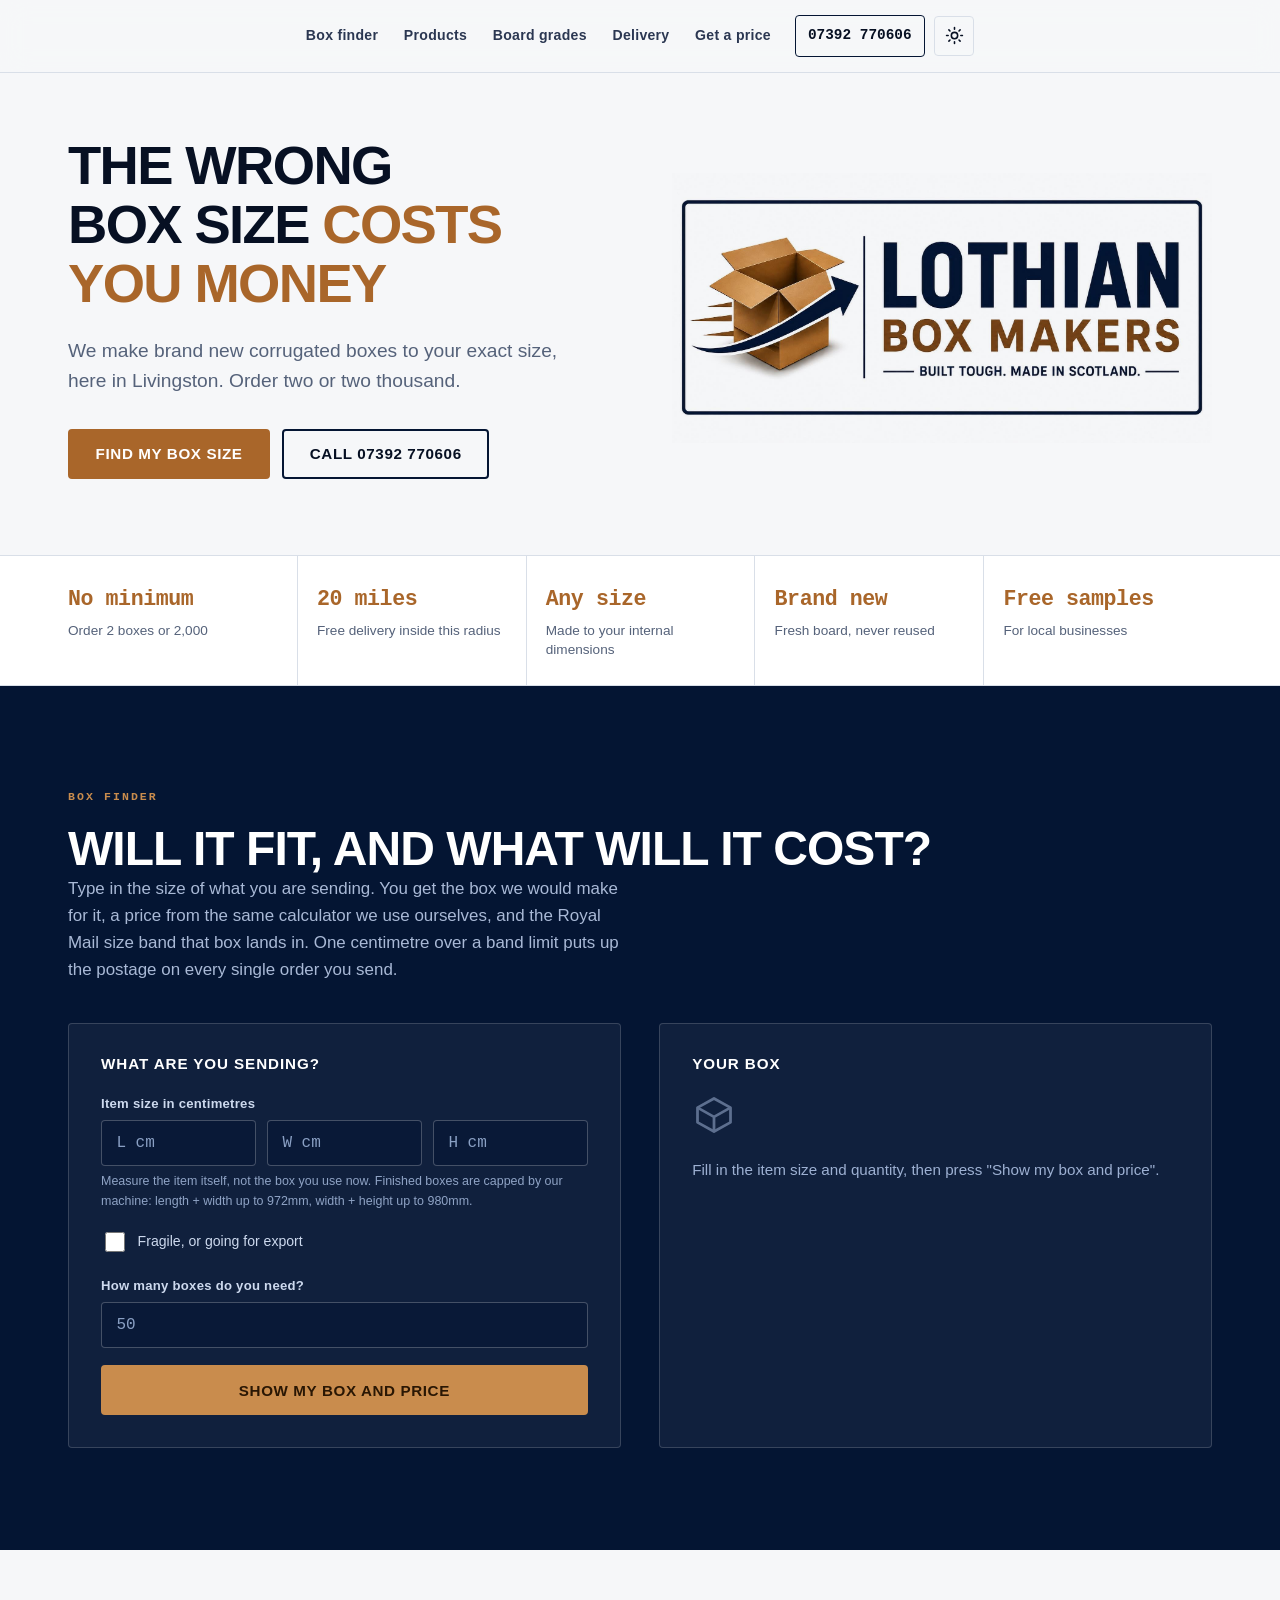
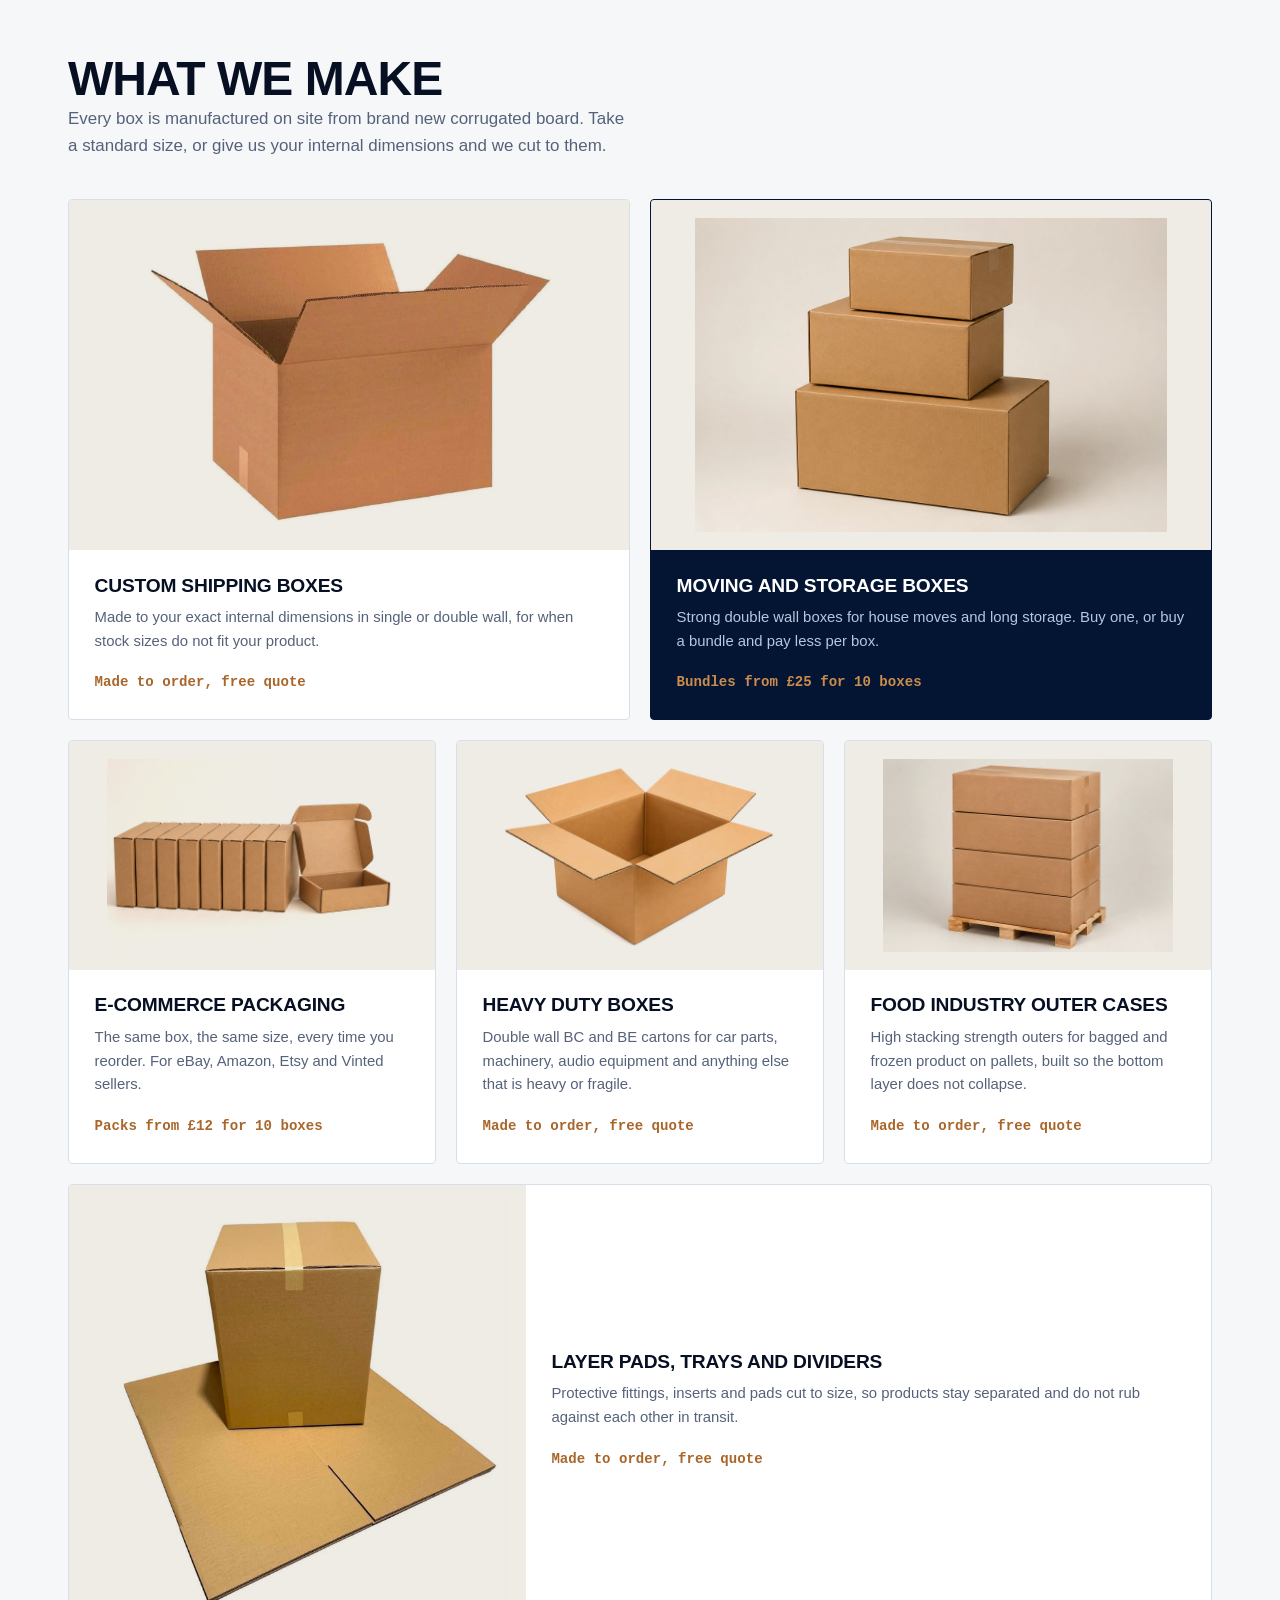
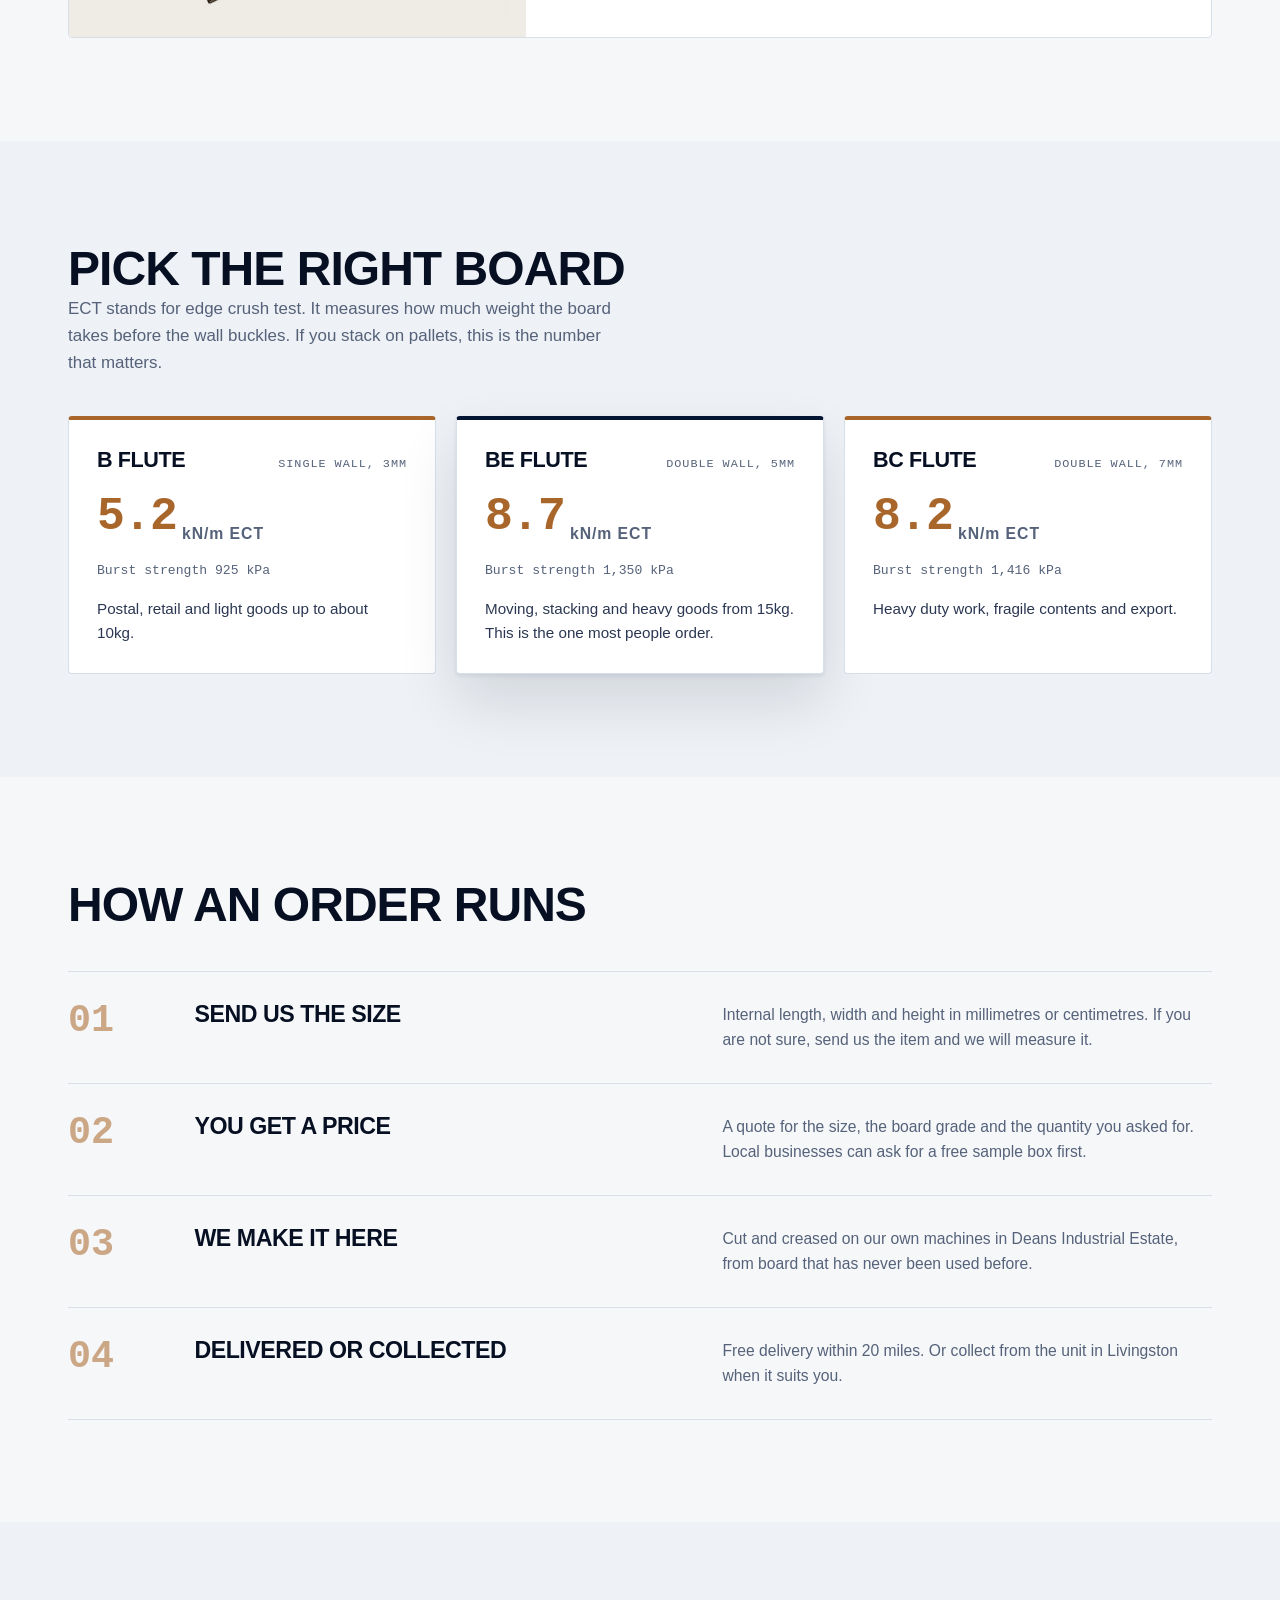
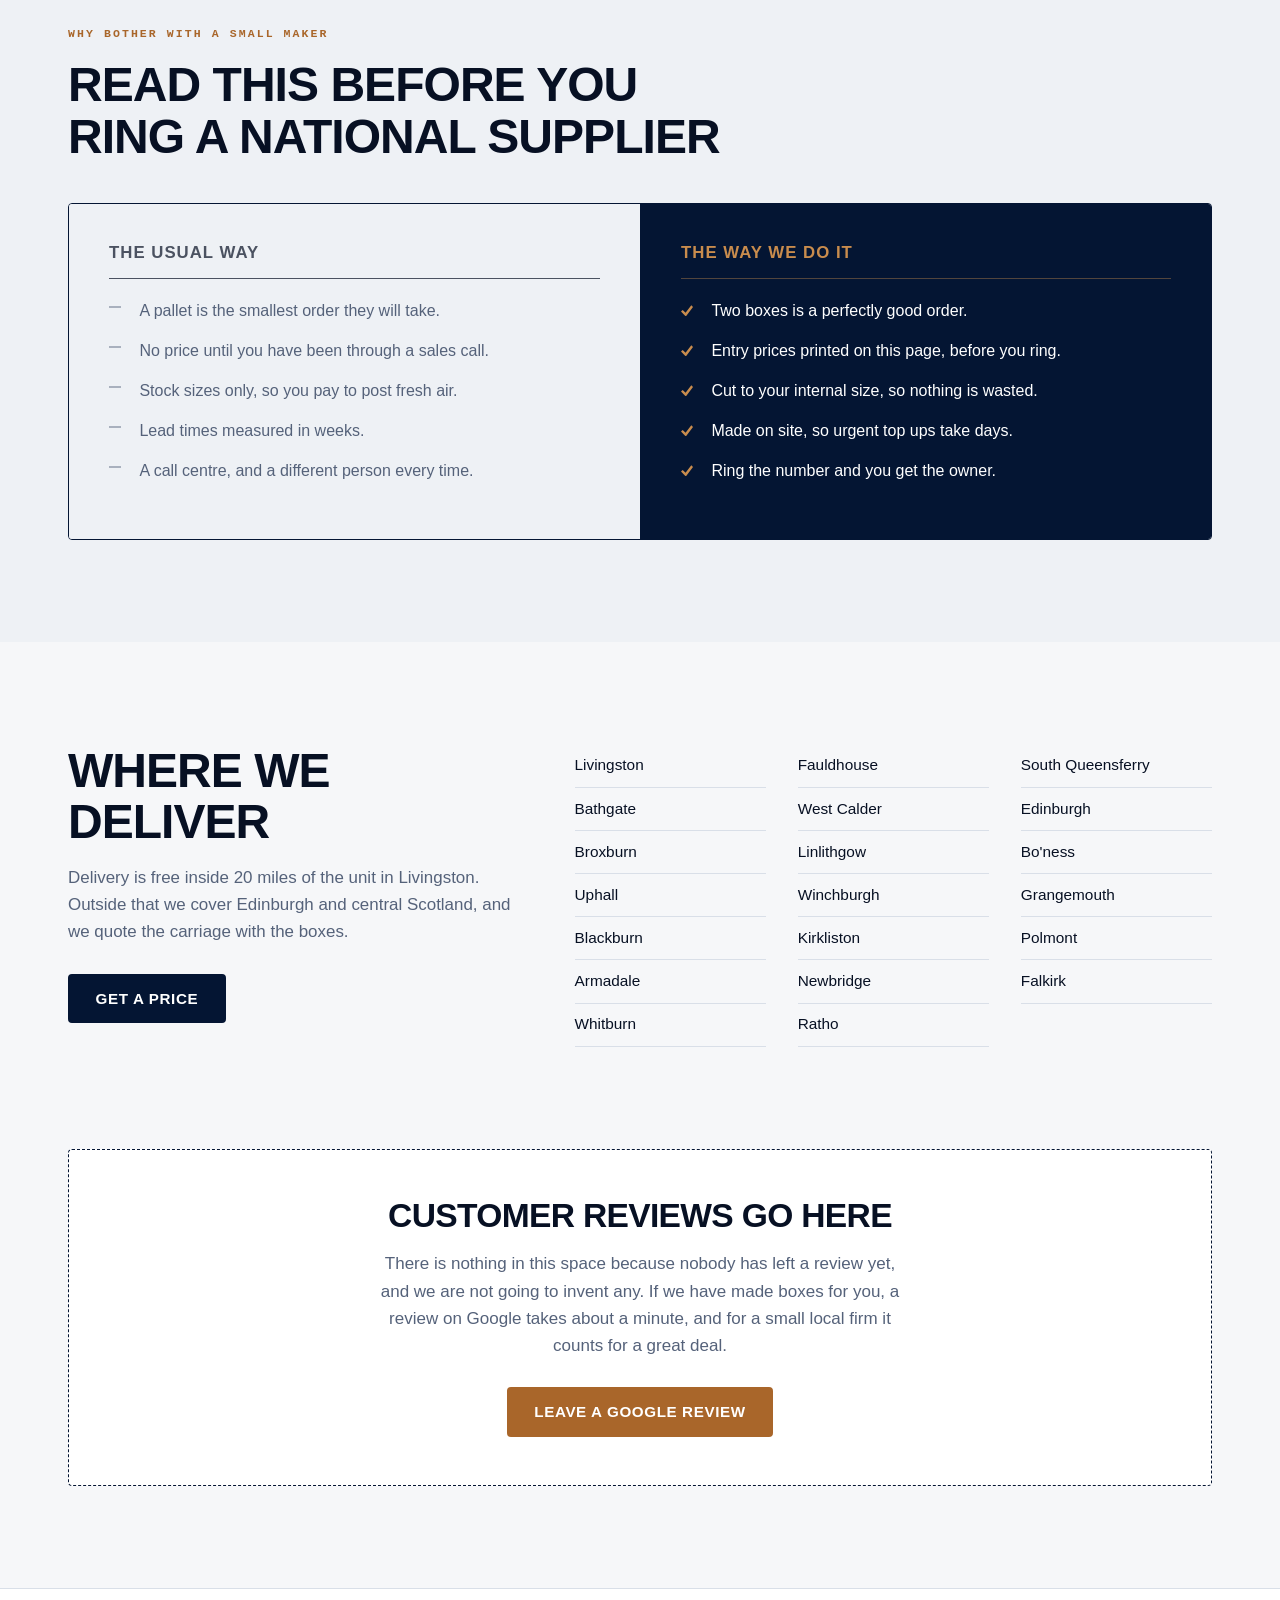
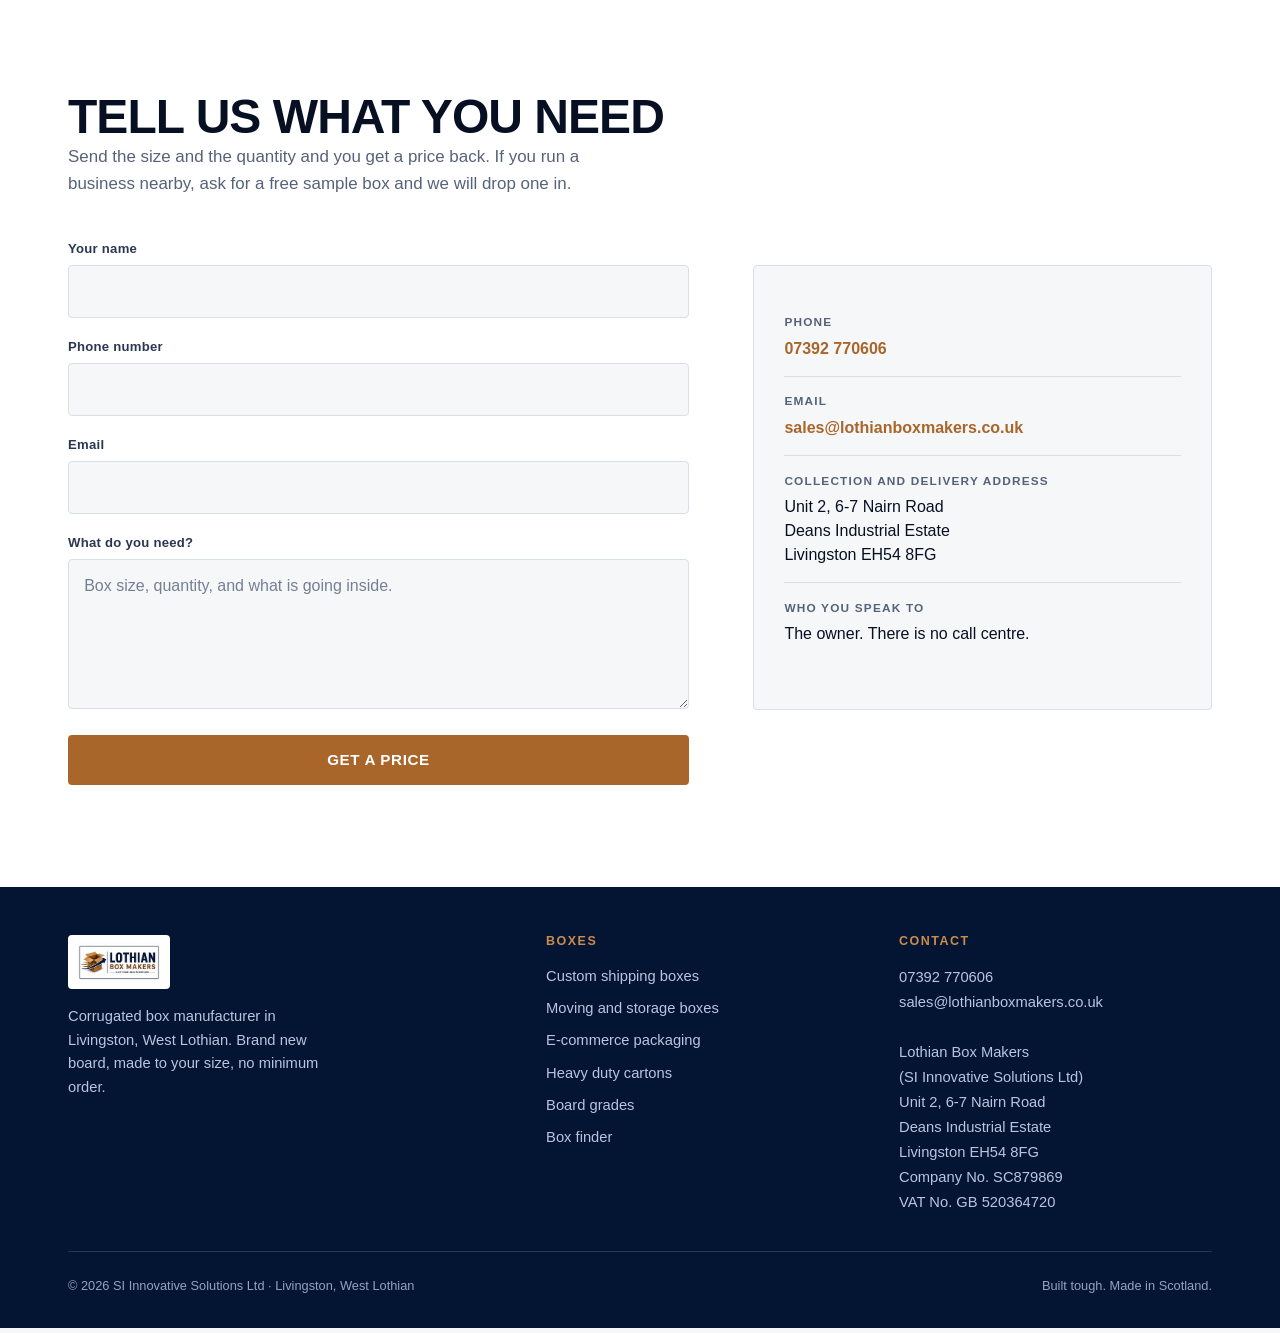
==== commit eada96d1: "Update index.html" ====
--- a/index.html
+++ b/index.html
@@ -148,7 +148,7 @@
                 <input type="number" id="fW" min="1" max="200" step="0.1" placeholder="W cm" inputmode="decimal" aria-label="Item width in centimetres">
                 <input type="number" id="fH" min="1" max="200" step="0.1" placeholder="H cm" inputmode="decimal" aria-label="Item height in centimetres">
               </div>
-              <p class="hint">Measure the item itself, not the box you use now.</p>
+              <p class="hint">Measure the item itself, not the box you use now. Finished boxes are capped by our machine: length + width up to 972mm, width + height up to 980mm.</p>
             </div>
             <div class="checkline">
               <input type="checkbox" id="fFragile">
@@ -395,7 +395,7 @@
       </p>
       <div class="contact__grid">
         <form class="form" id="quoteForm" novalidate>
-          <input type="hidden" name="access_key" value="37ad2630-d7f7-4998-bb95-dff21830597c">
+          <input type="hidden" name="access_key" value="51b12612-0033-4e72-8c96-5f687e2658c9">
           <input type="hidden" name="subject" value="New box quote request from lothianboxmakers.co.uk">
           <input type="hidden" name="from_name" value="Lothian Box Makers website">
           <input type="checkbox" class="honey" name="botcheck" tabindex="-1" autocomplete="off" aria-hidden="true">
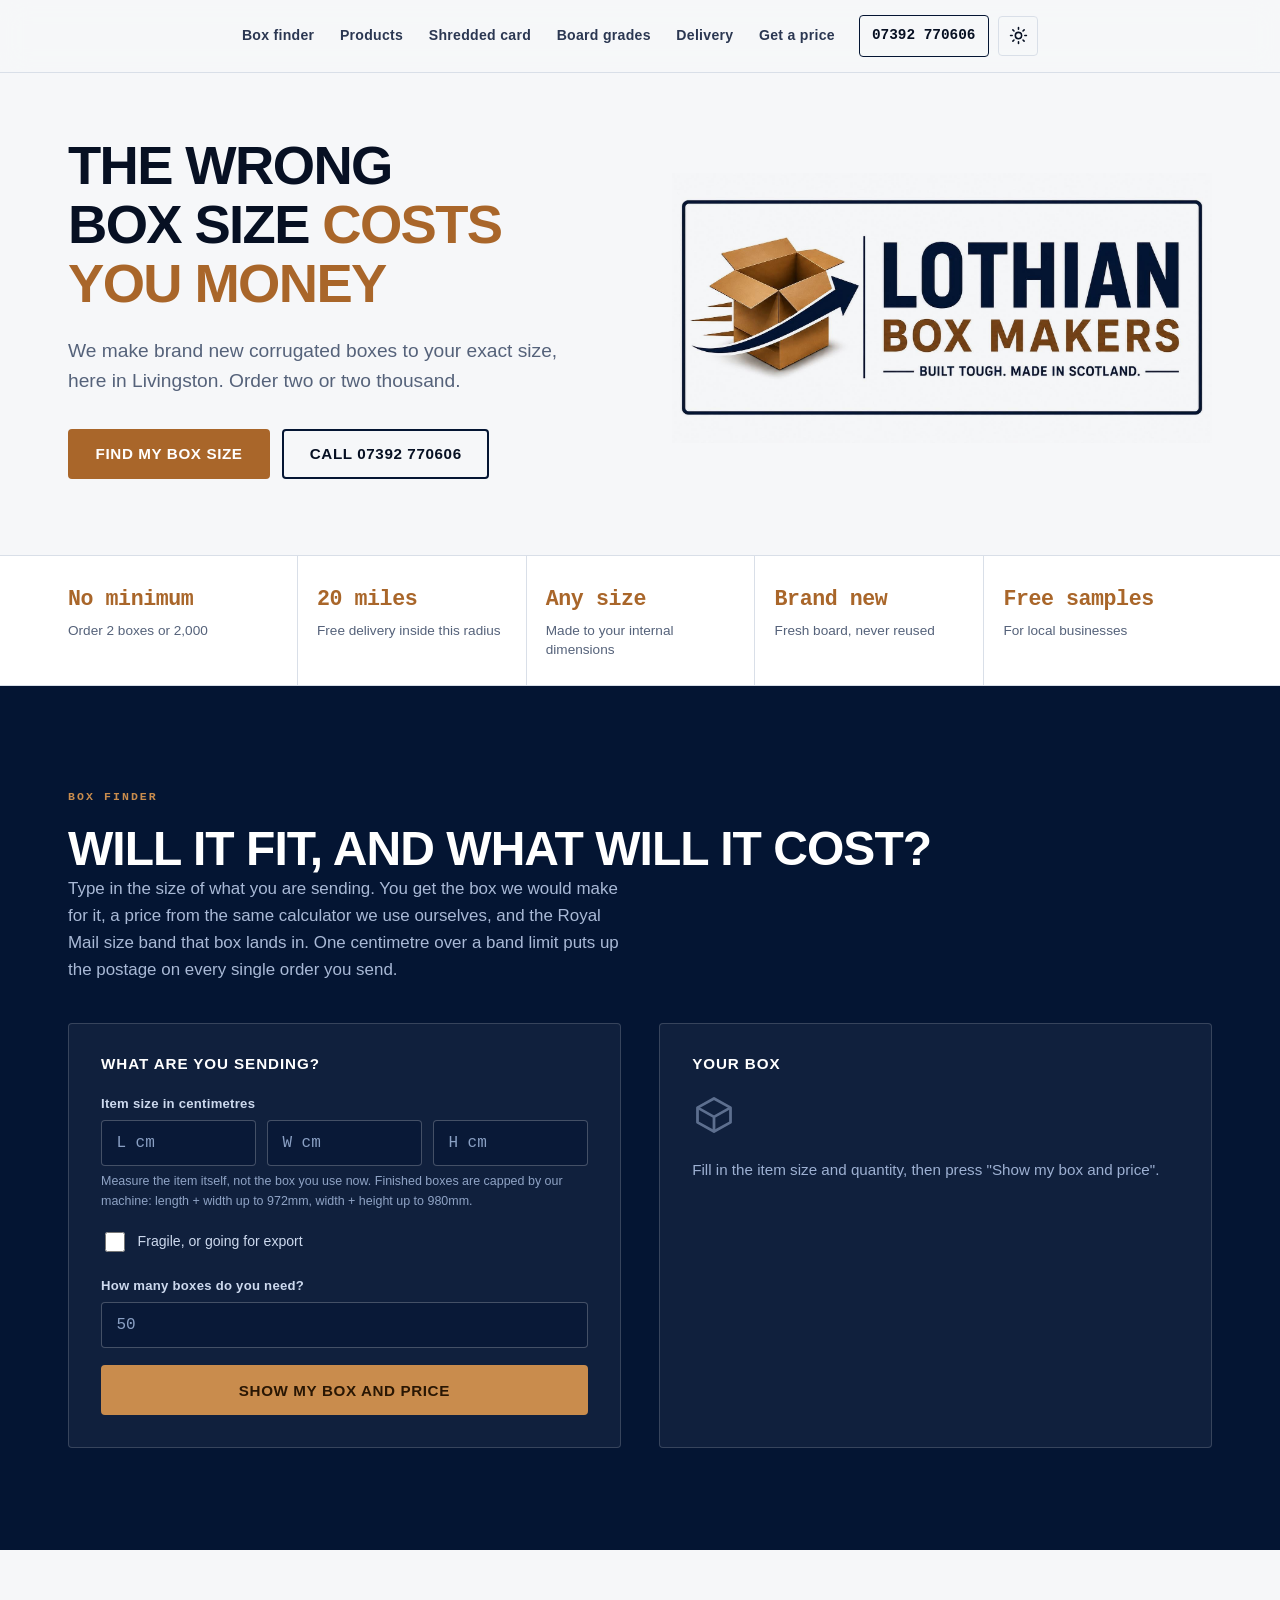
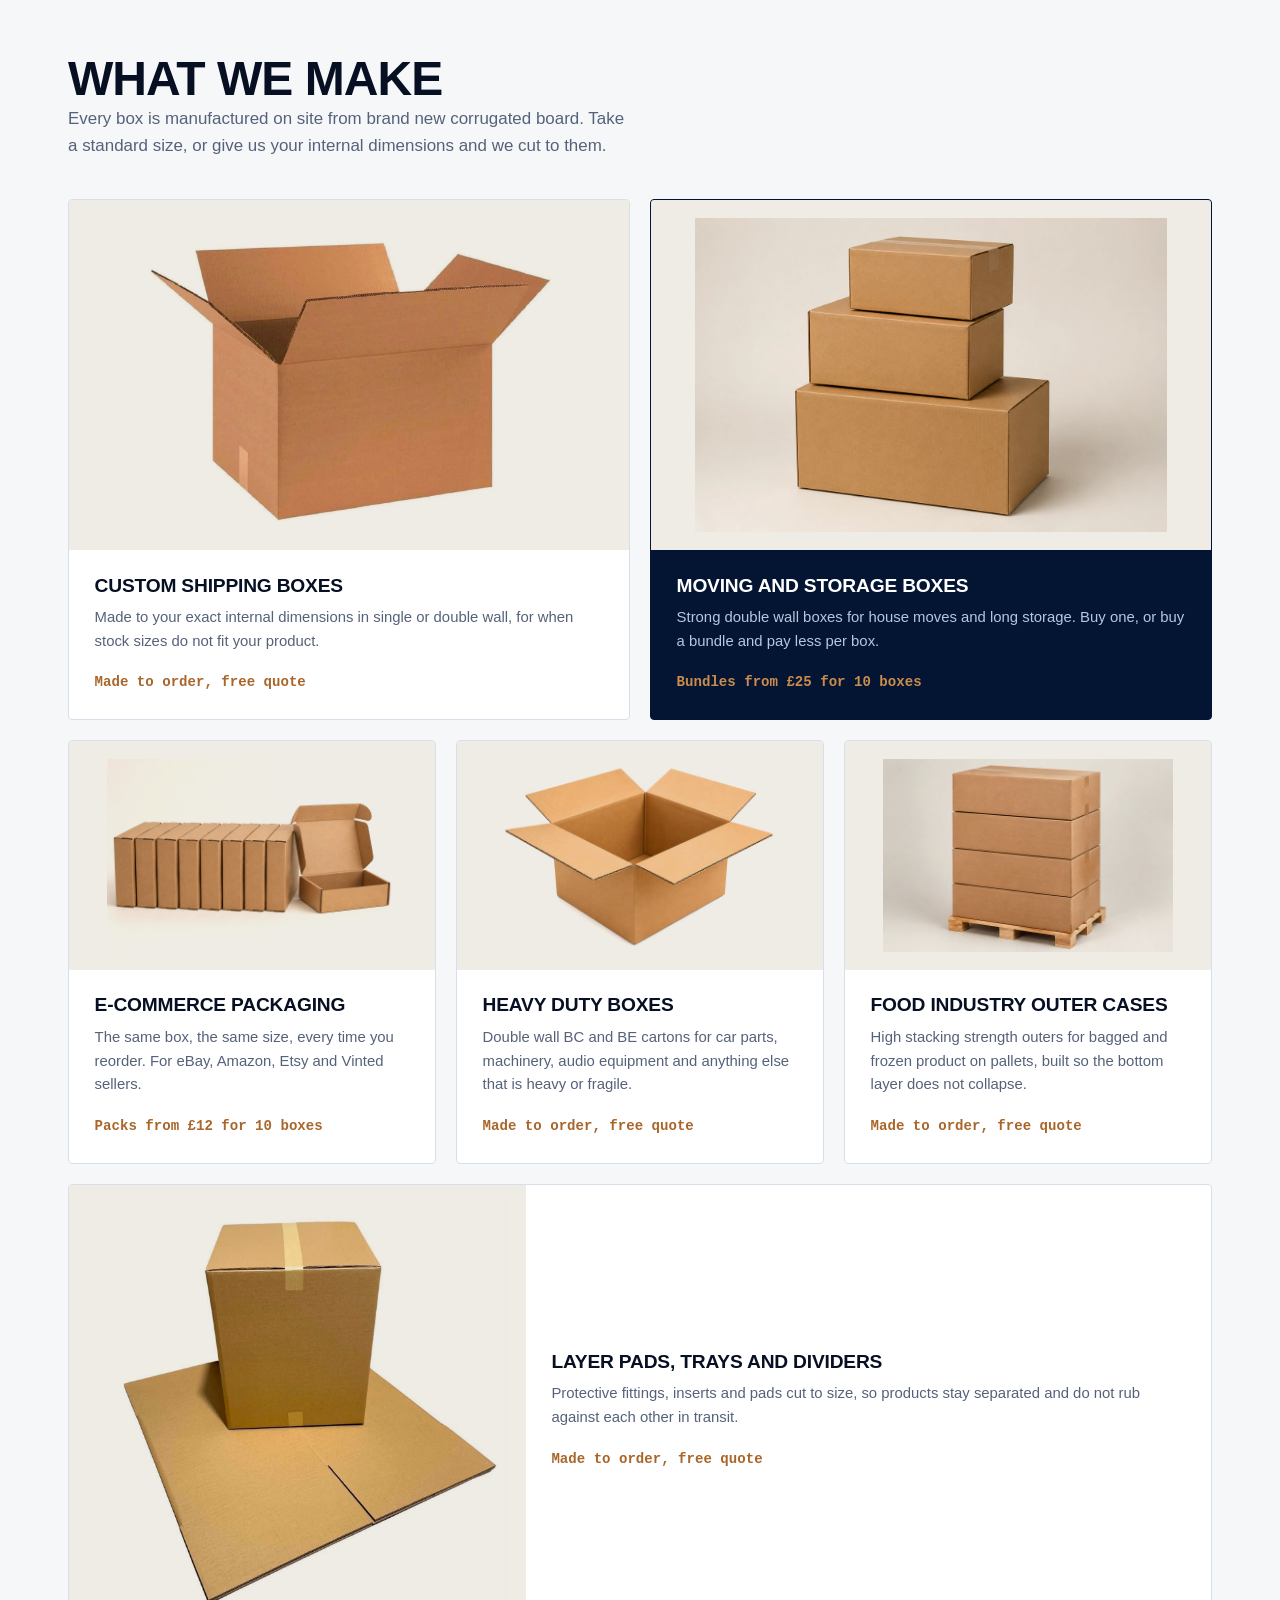
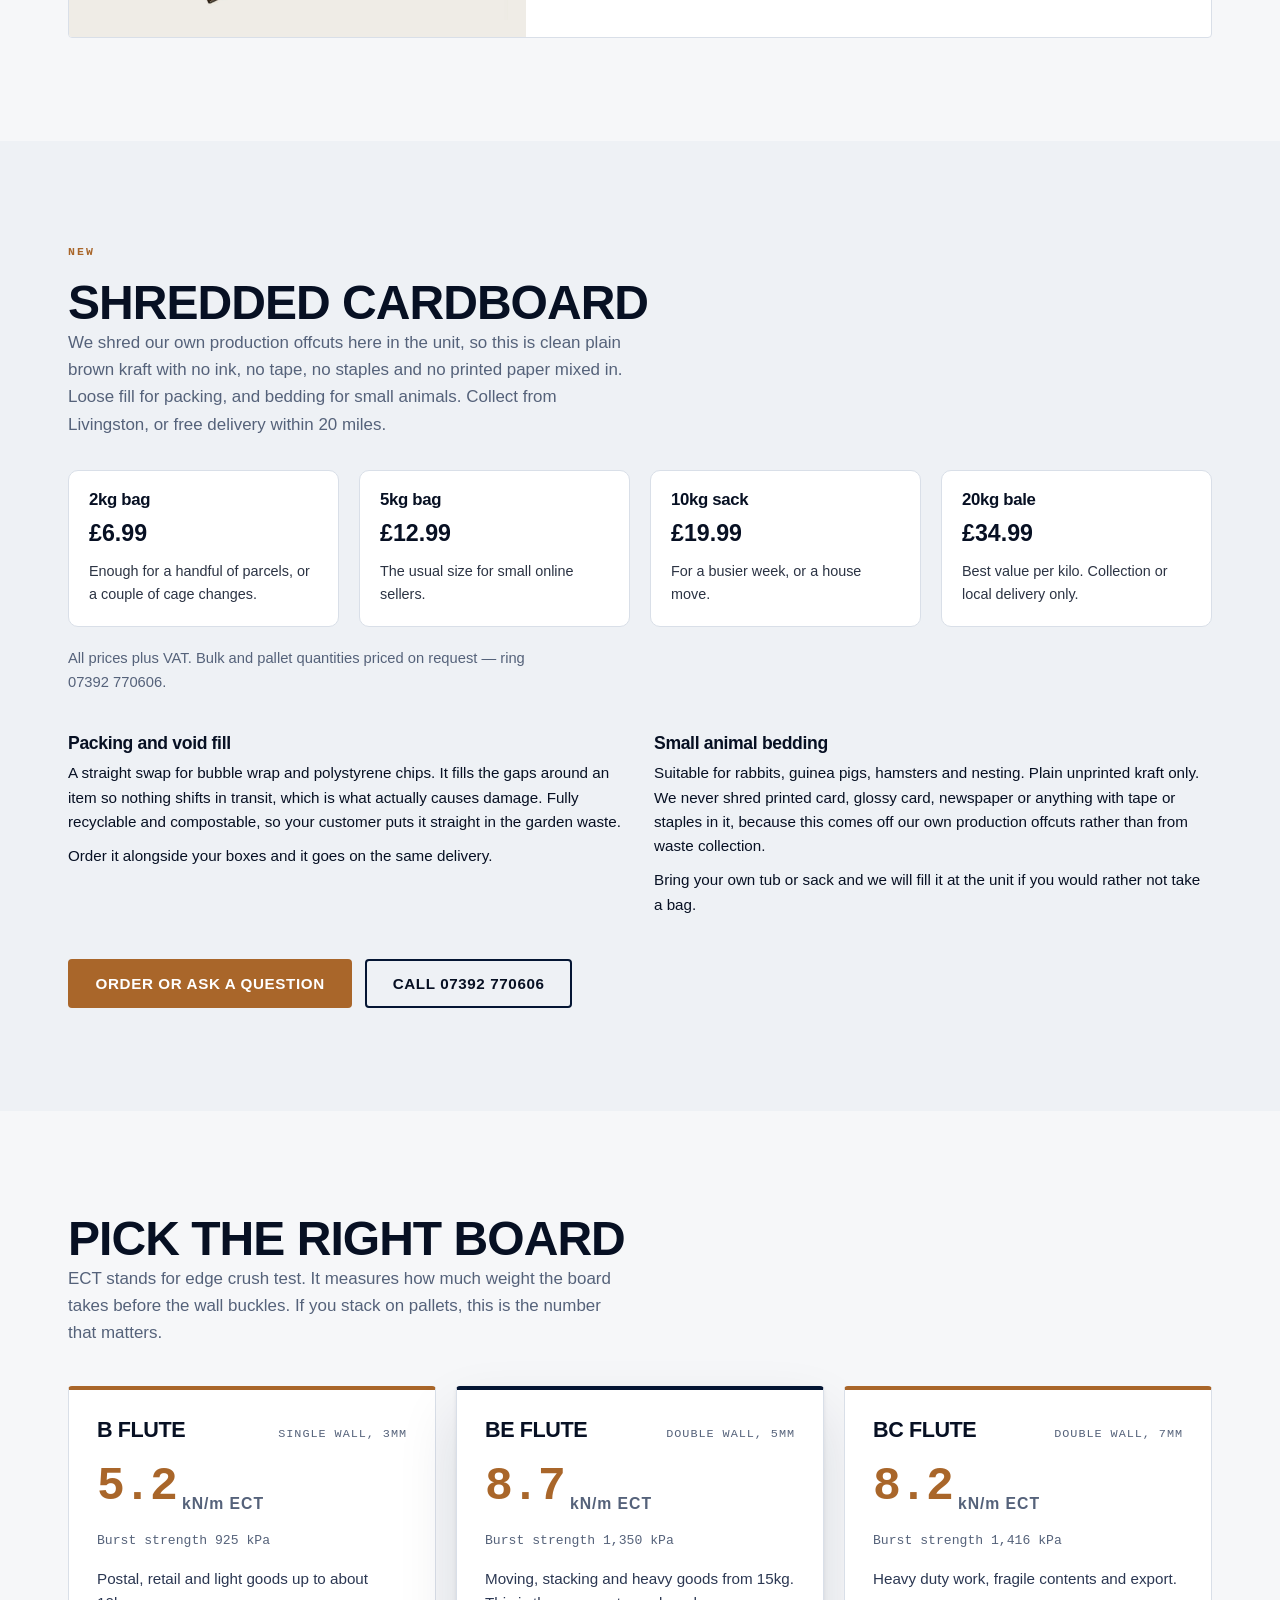
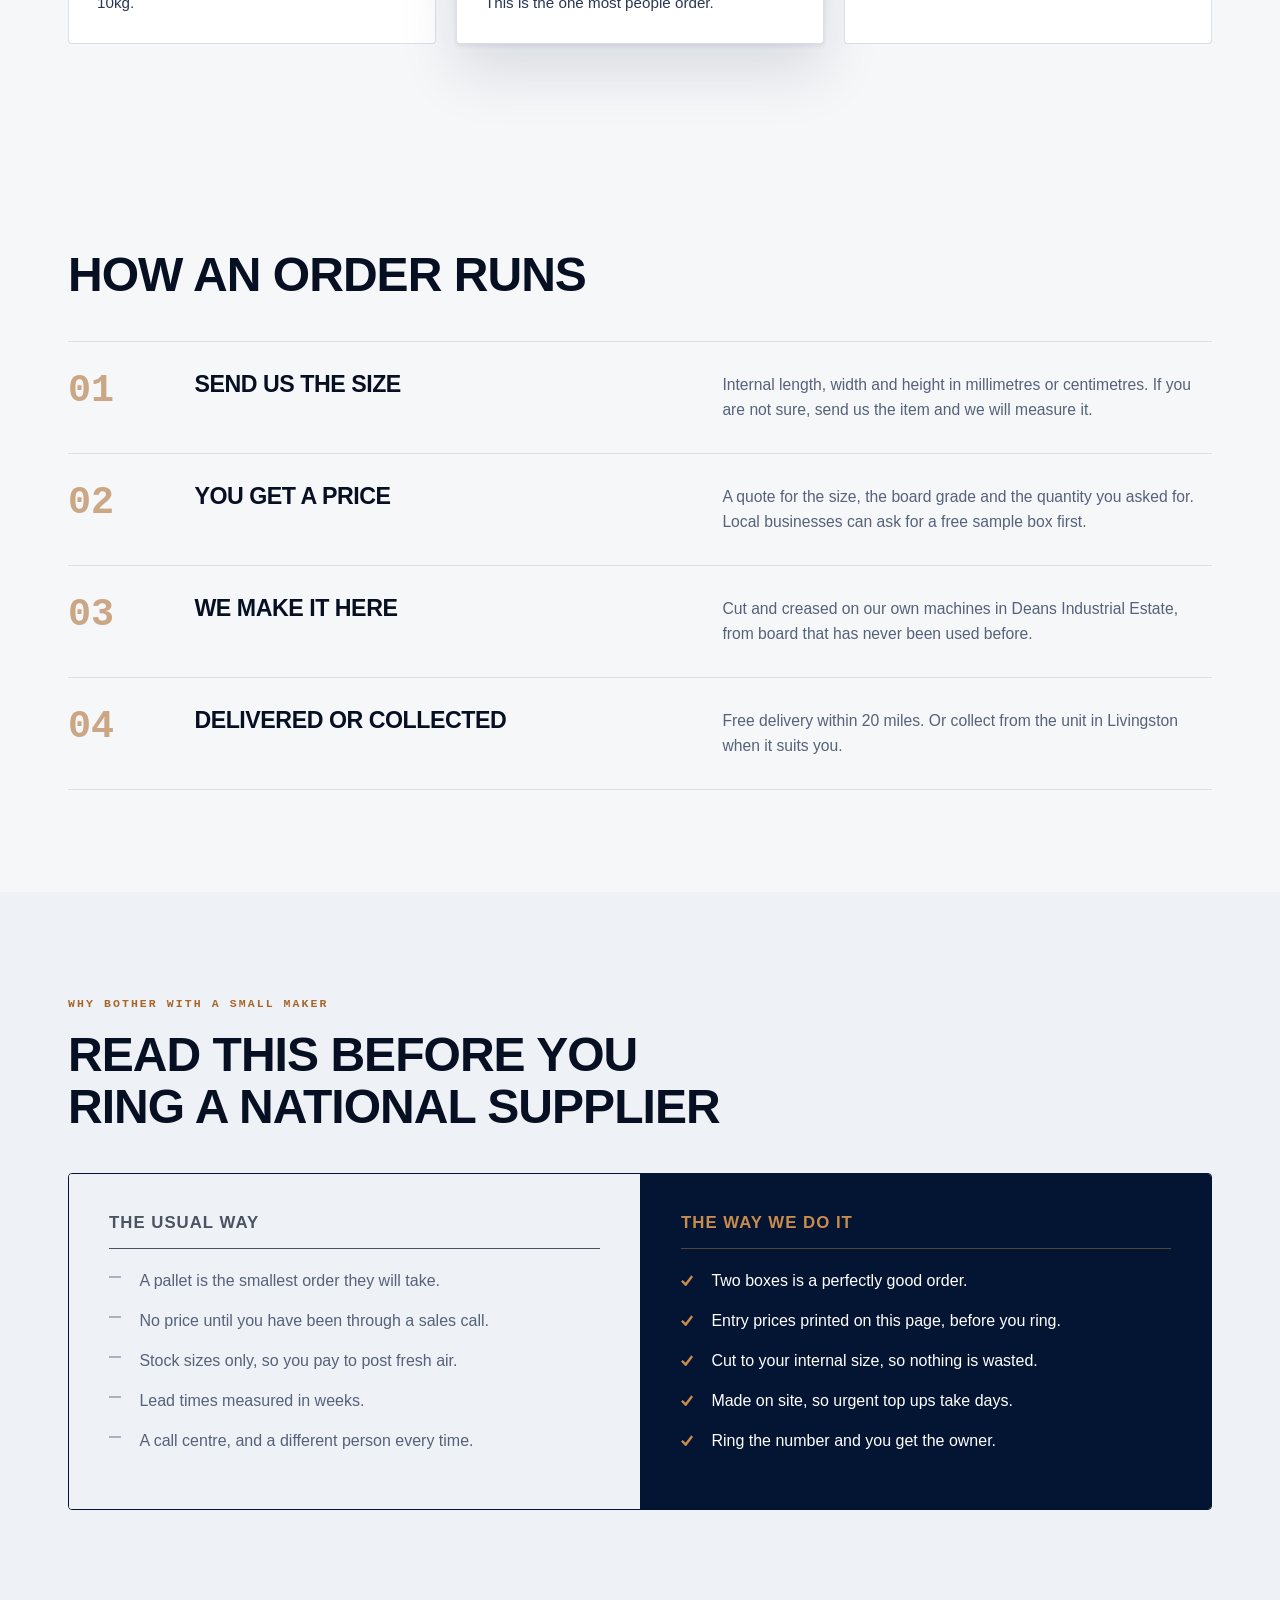
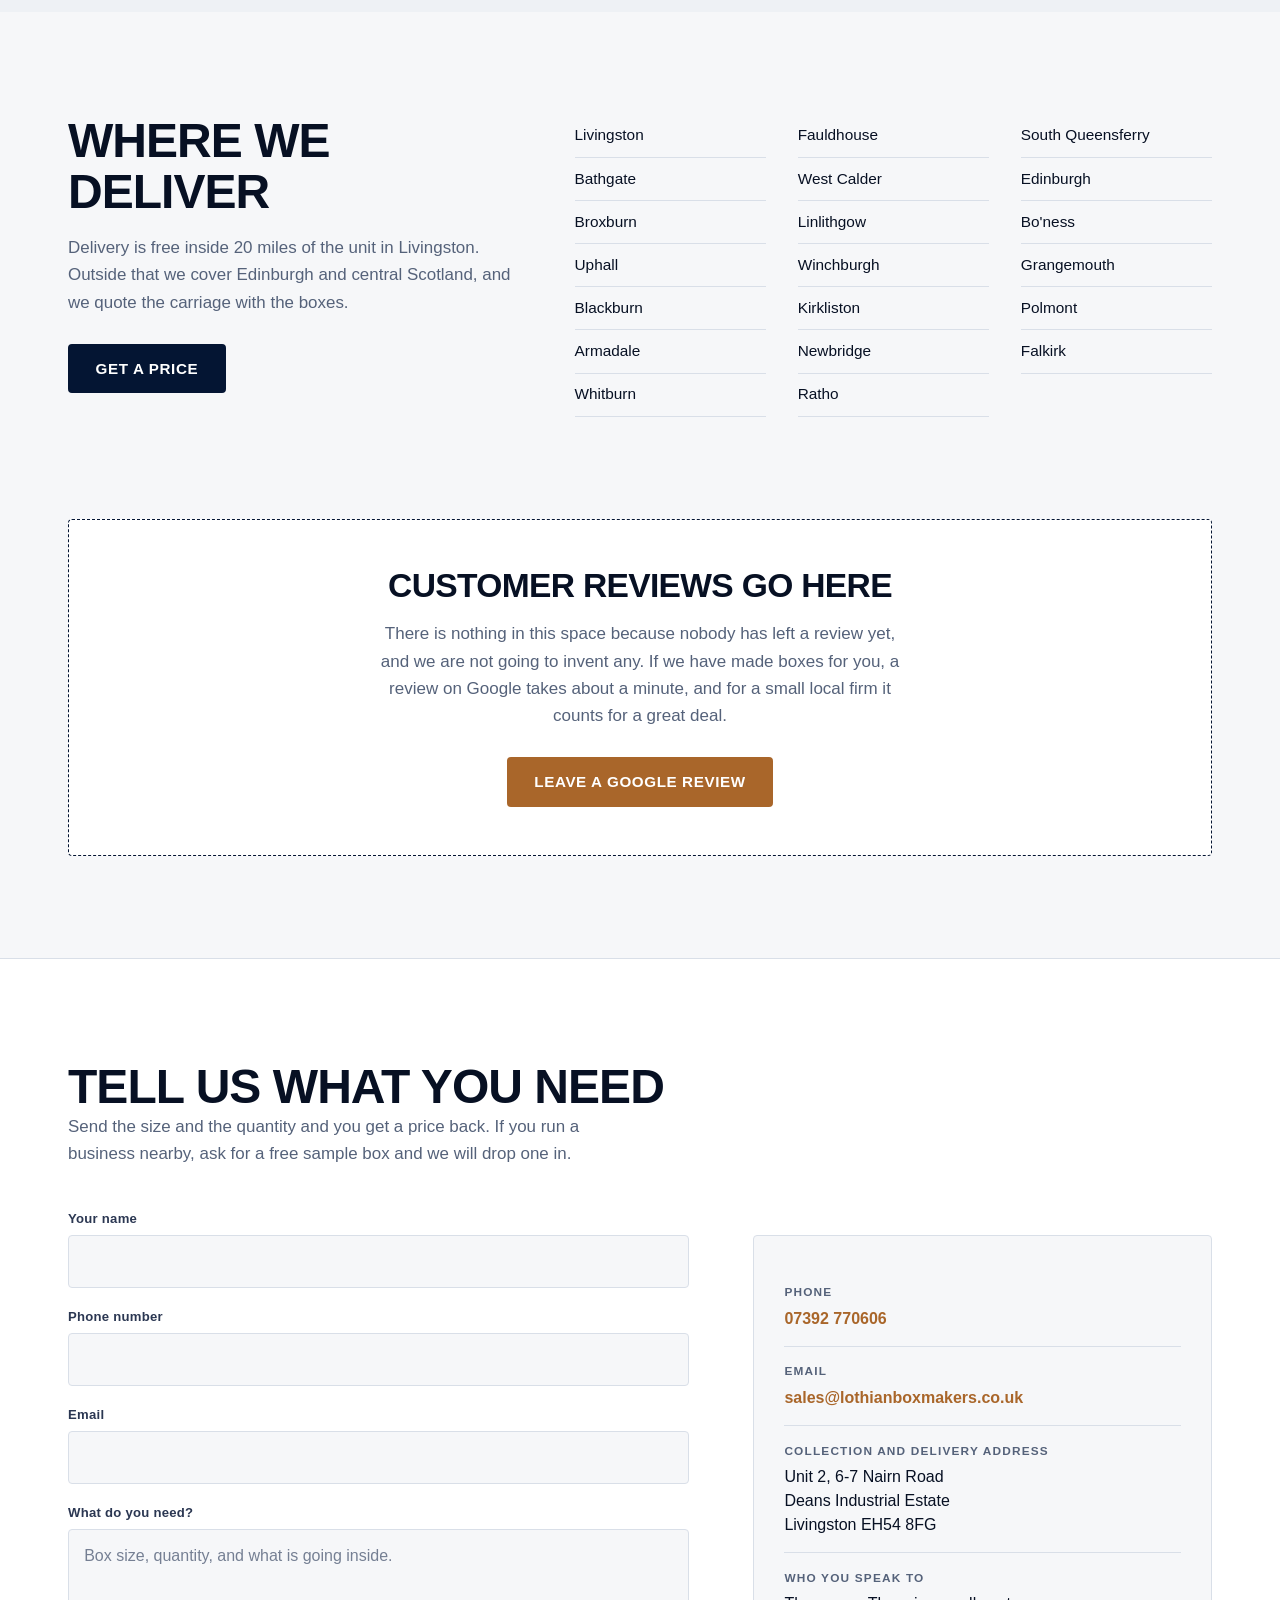
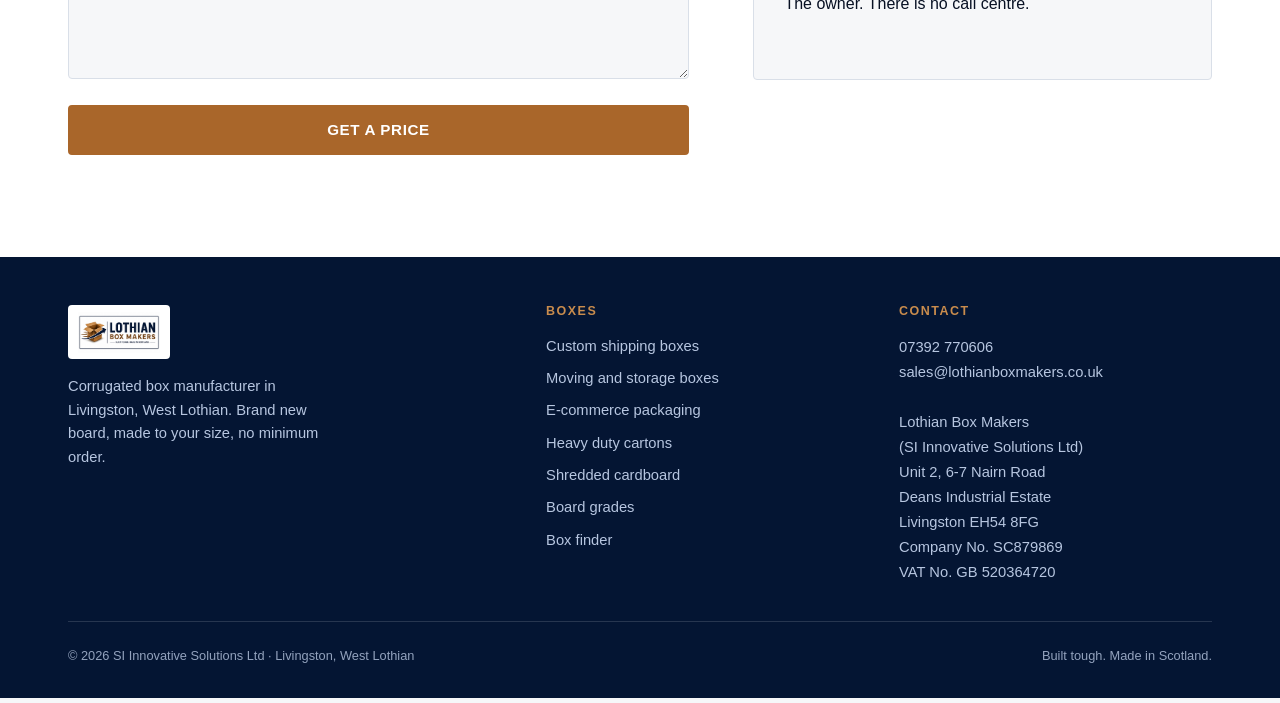
==== commit c1bf2f4b: "Update index.html" ====
--- a/index.html
+++ b/index.html
@@ -19,6 +19,22 @@
 <link rel="preconnect" href="https://fonts.gstatic.com" crossorigin>
 <link href="https://fonts.googleapis.com/css2?family=Archivo:wght@400;500;600;700;800;900&family=IBM+Plex+Mono:wght@400;600&display=swap" rel="stylesheet">
 <link rel="stylesheet" href="style.css">
+
+<style>
+  /* shredded cardboard section. Kept here so style.css is untouched. */
+  .fill { display:grid; gap:1.25rem; grid-template-columns:repeat(auto-fit,minmax(200px,1fr)); margin-top:2rem; }
+  .fill__card { border:1px solid var(--line,#d8dde5); border-radius:10px; padding:1.25rem; background:var(--surface,#fff); }
+  .fill__card h3 { margin:0 0 .35rem; font-size:1.05rem; }
+  .fill__price { font-weight:800; font-size:1.45rem; margin:.4rem 0 .5rem; }
+  .fill__card p:last-child { margin:0; font-size:.9rem; opacity:.85; }
+  .fill__uses { display:grid; gap:1.75rem; grid-template-columns:repeat(auto-fit,minmax(280px,1fr)); margin-top:2.5rem; }
+  .fill__use h3 { font-size:1.1rem; margin:0 0 .5rem; }
+  .fill__use p { margin:0 0 .6rem; font-size:.95rem; }
+  .fill__photo { margin-top:2rem; border-radius:10px; overflow:hidden; }
+  .fill__photo img { display:block; width:100%; height:auto; }
+  @media (max-width:640px) { .fill__price { font-size:1.3rem; } }
+</style>
+
 <script>
   (function () {
     try {
@@ -60,7 +76,9 @@
     { "@type": "Offer", "itemOffered": { "@type": "Product", "name": "E-commerce packaging boxes" } },
     { "@type": "Offer", "itemOffered": { "@type": "Product", "name": "Heavy duty double wall cartons" } },
     { "@type": "Offer", "itemOffered": { "@type": "Product", "name": "Food industry outer cases" } },
-    { "@type": "Offer", "itemOffered": { "@type": "Product", "name": "Layer pads, trays and dividers" } }
+    { "@type": "Offer", "itemOffered": { "@type": "Product", "name": "Layer pads, trays and dividers" } },
+    { "@type": "Offer", "itemOffered": { "@type": "Product", "name": "Shredded cardboard void fill" } },
+    { "@type": "Offer", "itemOffered": { "@type": "Product", "name": "Shredded cardboard small animal bedding" } }
   ]
 }
 </script>
@@ -75,6 +93,7 @@
     <nav class="nav" id="nav" aria-label="Main">
       <a href="#finder">Box finder</a>
       <a href="#products">Products</a>
+      <a href="#voidfill">Shredded card</a>
       <a href="#grades">Board grades</a>
       <a href="#areas">Delivery</a>
       <a href="#contact">Get a price</a>
@@ -246,7 +265,89 @@
       </div>
     </div>
   </section>
-  <section class="section" id="grades" style="background: var(--surface-2);">
+
+  <!-- ====================================== shredded cardboard -->
+  <section class="section" id="voidfill" style="background: var(--surface-2);">
+    <div class="wrap">
+      <p class="kicker">New</p>
+      <h2 class="h-sect">Shredded cardboard</h2>
+      <p class="lede">
+        We shred our own production offcuts here in the unit, so this is clean plain
+        brown kraft with no ink, no tape, no staples and no printed paper mixed in.
+        Loose fill for packing, and bedding for small animals. Collect from Livingston,
+        or free delivery within 20 miles.
+      </p>
+
+      <div class="fill">
+        <div class="fill__card">
+          <h3>2kg bag</h3>
+          <p class="fill__price">&pound;6.99</p>
+          <p>Enough for a handful of parcels, or a couple of cage changes.</p>
+        </div>
+        <div class="fill__card">
+          <h3>5kg bag</h3>
+          <p class="fill__price">&pound;12.99</p>
+          <p>The usual size for small online sellers.</p>
+        </div>
+        <div class="fill__card">
+          <h3>10kg sack</h3>
+          <p class="fill__price">&pound;19.99</p>
+          <p>For a busier week, or a house move.</p>
+        </div>
+        <div class="fill__card">
+          <h3>20kg bale</h3>
+          <p class="fill__price">&pound;34.99</p>
+          <p>Best value per kilo. Collection or local delivery only.</p>
+        </div>
+      </div>
+
+      <p class="lede" style="margin-top:1.25rem; font-size:.92rem;">
+        All prices plus VAT. Bulk and pallet quantities priced on request &mdash;
+        ring 07392 770606.
+      </p>
+
+      <!-- PHOTO: put your photo in the repo root as shredded-cardboard.jpg,
+           then delete this comment line and the one after the div.
+      <div class="fill__photo">
+        <img src="shredded-cardboard.jpg" alt="Loose shredded brown kraft cardboard packing material" loading="lazy">
+      </div>
+      -->
+
+      <div class="fill__uses">
+        <div class="fill__use">
+          <h3>Packing and void fill</h3>
+          <p>
+            A straight swap for bubble wrap and polystyrene chips. It fills the gaps
+            around an item so nothing shifts in transit, which is what actually causes
+            damage. Fully recyclable and compostable, so your customer puts it straight
+            in the garden waste.
+          </p>
+          <p>Order it alongside your boxes and it goes on the same delivery.</p>
+        </div>
+        <div class="fill__use">
+          <h3>Small animal bedding</h3>
+          <p>
+            Suitable for rabbits, guinea pigs, hamsters and nesting. Plain unprinted
+            kraft only. We never shred printed card, glossy card, newspaper or anything
+            with tape or staples in it, because this comes off our own production
+            offcuts rather than from waste collection.
+          </p>
+          <p>
+            Bring your own tub or sack and we will fill it at the unit if you would
+            rather not take a bag.
+          </p>
+        </div>
+      </div>
+
+      <div style="margin-top:2rem">
+        <a class="btn btn--primary" href="#contact">Order or ask a question</a>
+        <a class="btn btn--ghost" href="tel:+447392770606" style="margin-left:.5rem">Call 07392 770606</a>
+      </div>
+    </div>
+  </section>
+  <!-- ================================== end shredded cardboard -->
+
+  <section class="section" id="grades">
     <div class="wrap">
       <h2 class="h-sect">Pick the right board</h2>
       <p class="lede">
@@ -395,7 +496,7 @@
       </p>
       <div class="contact__grid">
         <form class="form" id="quoteForm" novalidate>
-          <input type="hidden" name="access_key" value="51b12612-0033-4e72-8c96-5f687e2658c9">
+          <input type="hidden" name="access_key" value="37ad2630-d7f7-4998-bb95-dff21830597c">
           <input type="hidden" name="subject" value="New box quote request from lothianboxmakers.co.uk">
           <input type="hidden" name="from_name" value="Lothian Box Makers website">
           <input type="checkbox" class="honey" name="botcheck" tabindex="-1" autocomplete="off" aria-hidden="true">
@@ -465,6 +566,7 @@
           <li><a href="#products">Moving and storage boxes</a></li>
           <li><a href="#products">E-commerce packaging</a></li>
           <li><a href="#products">Heavy duty cartons</a></li>
+          <li><a href="#voidfill">Shredded cardboard</a></li>
           <li><a href="#grades">Board grades</a></li>
           <li><a href="#finder">Box finder</a></li>
         </ul>
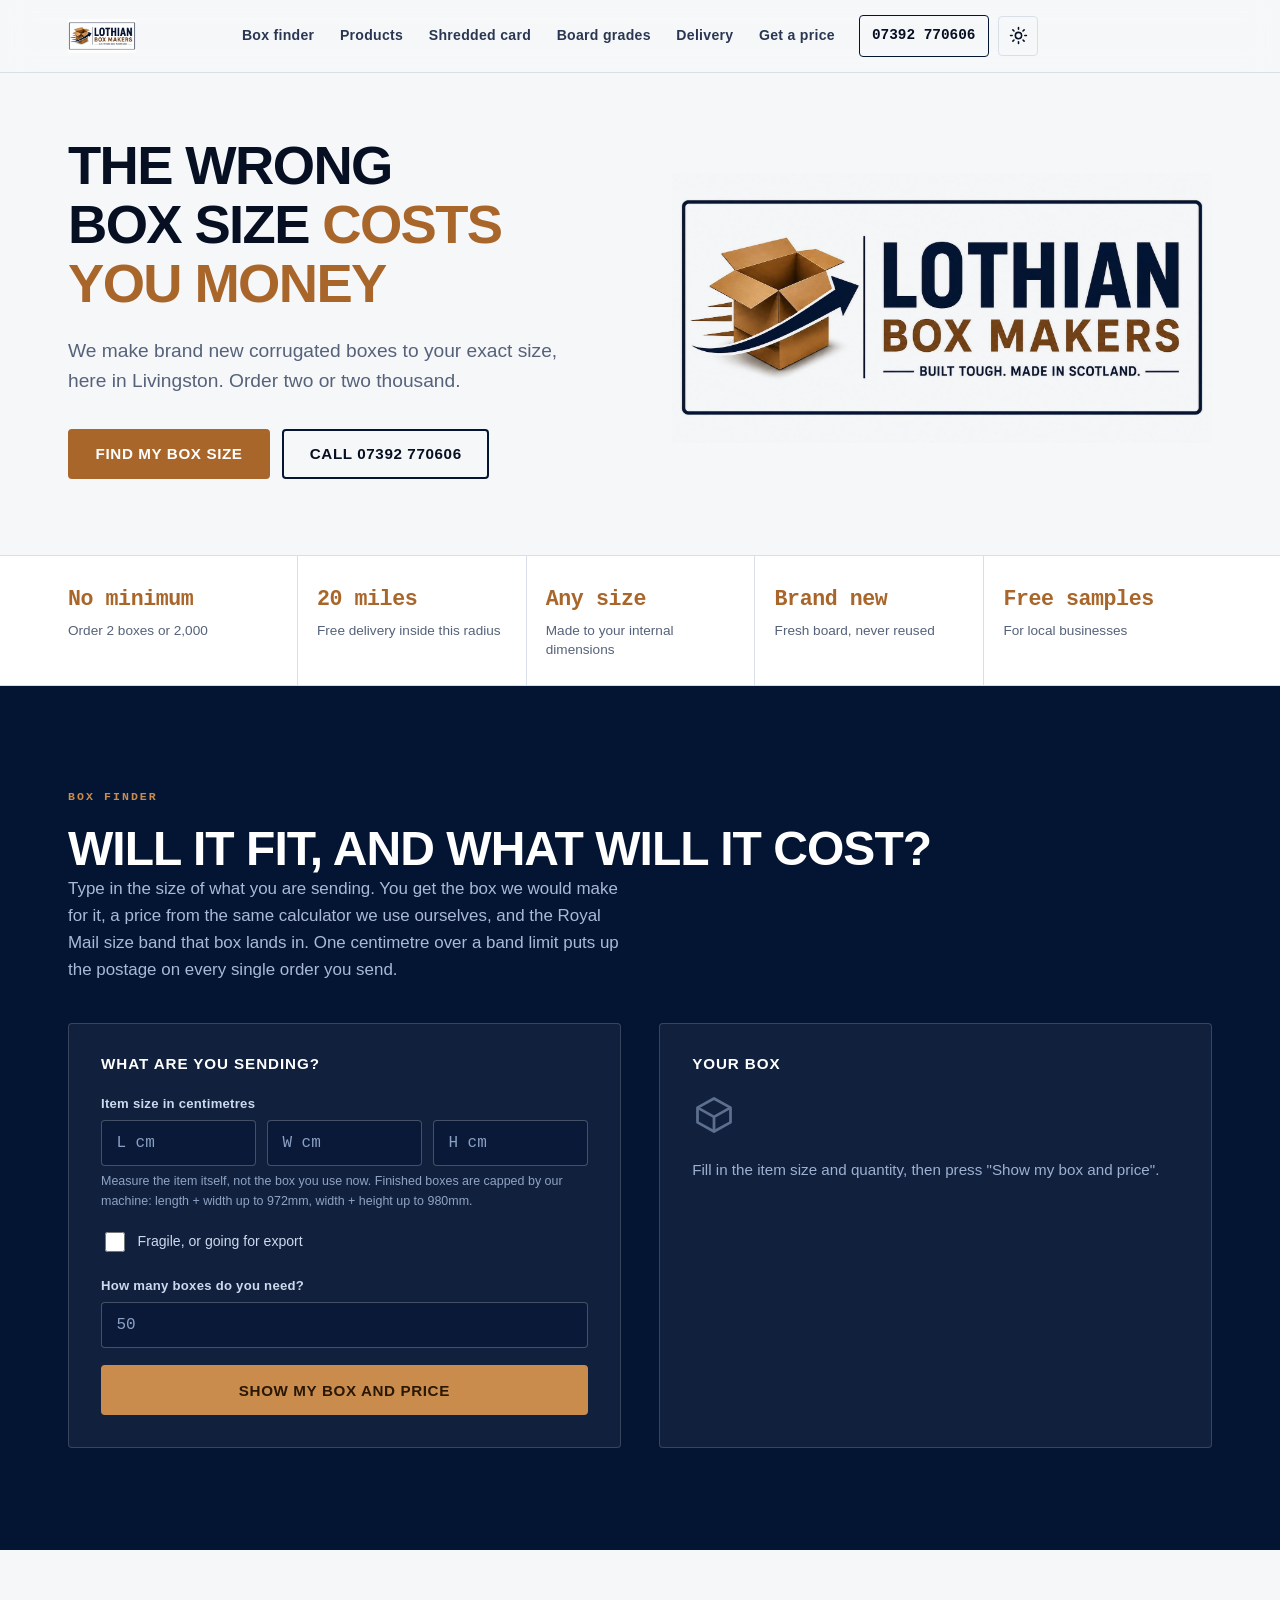
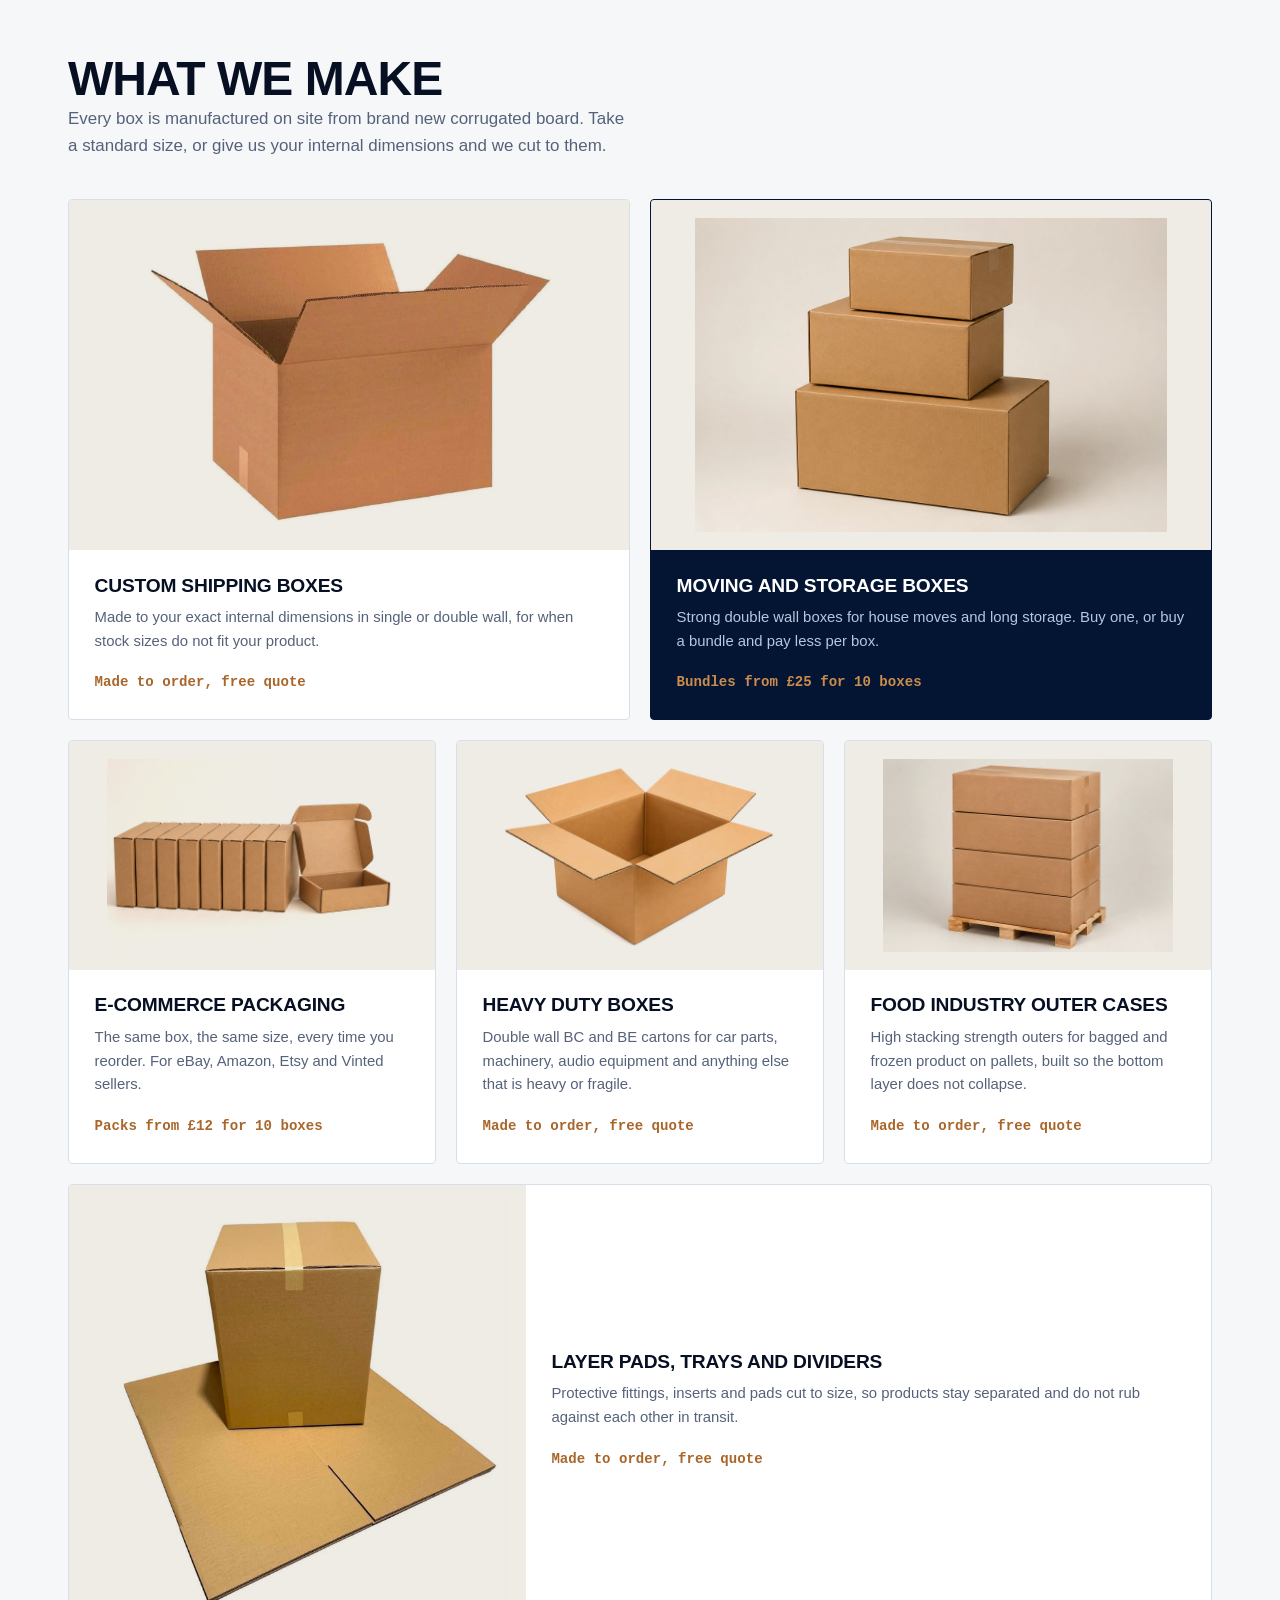
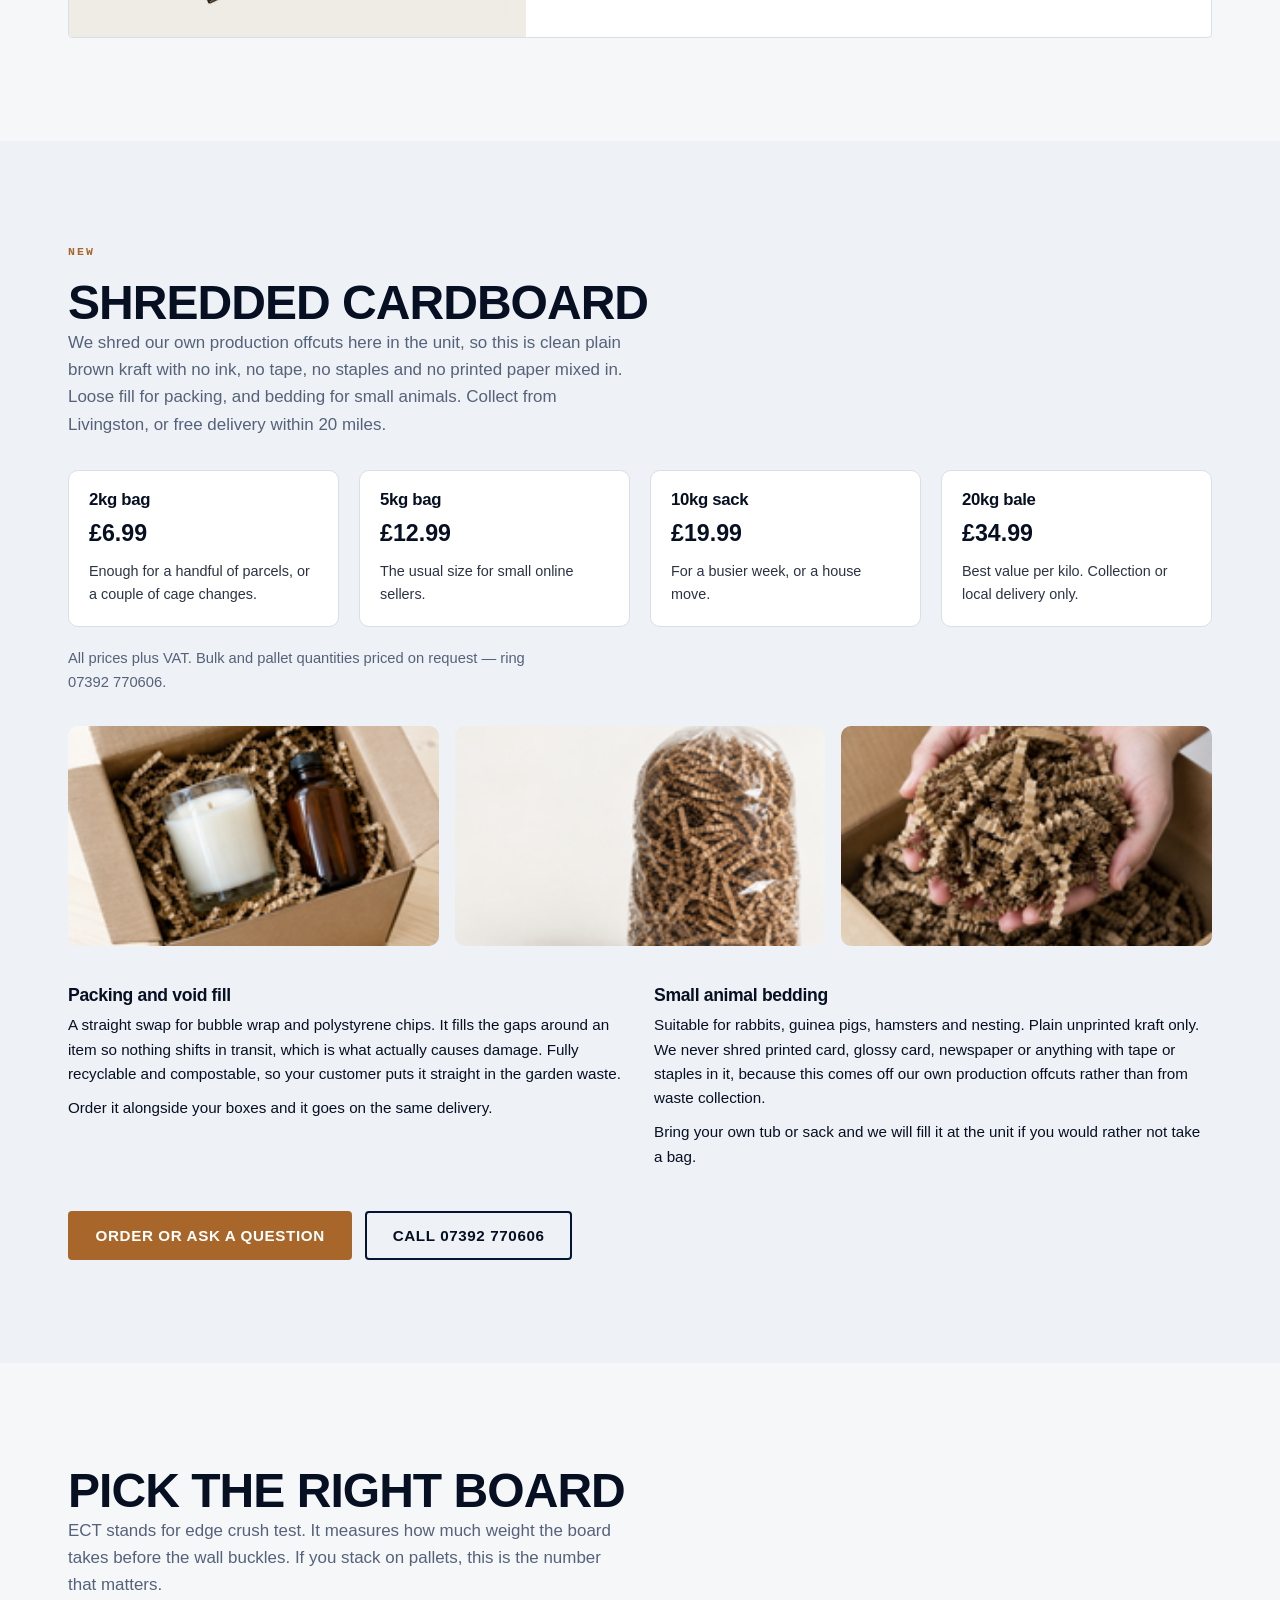
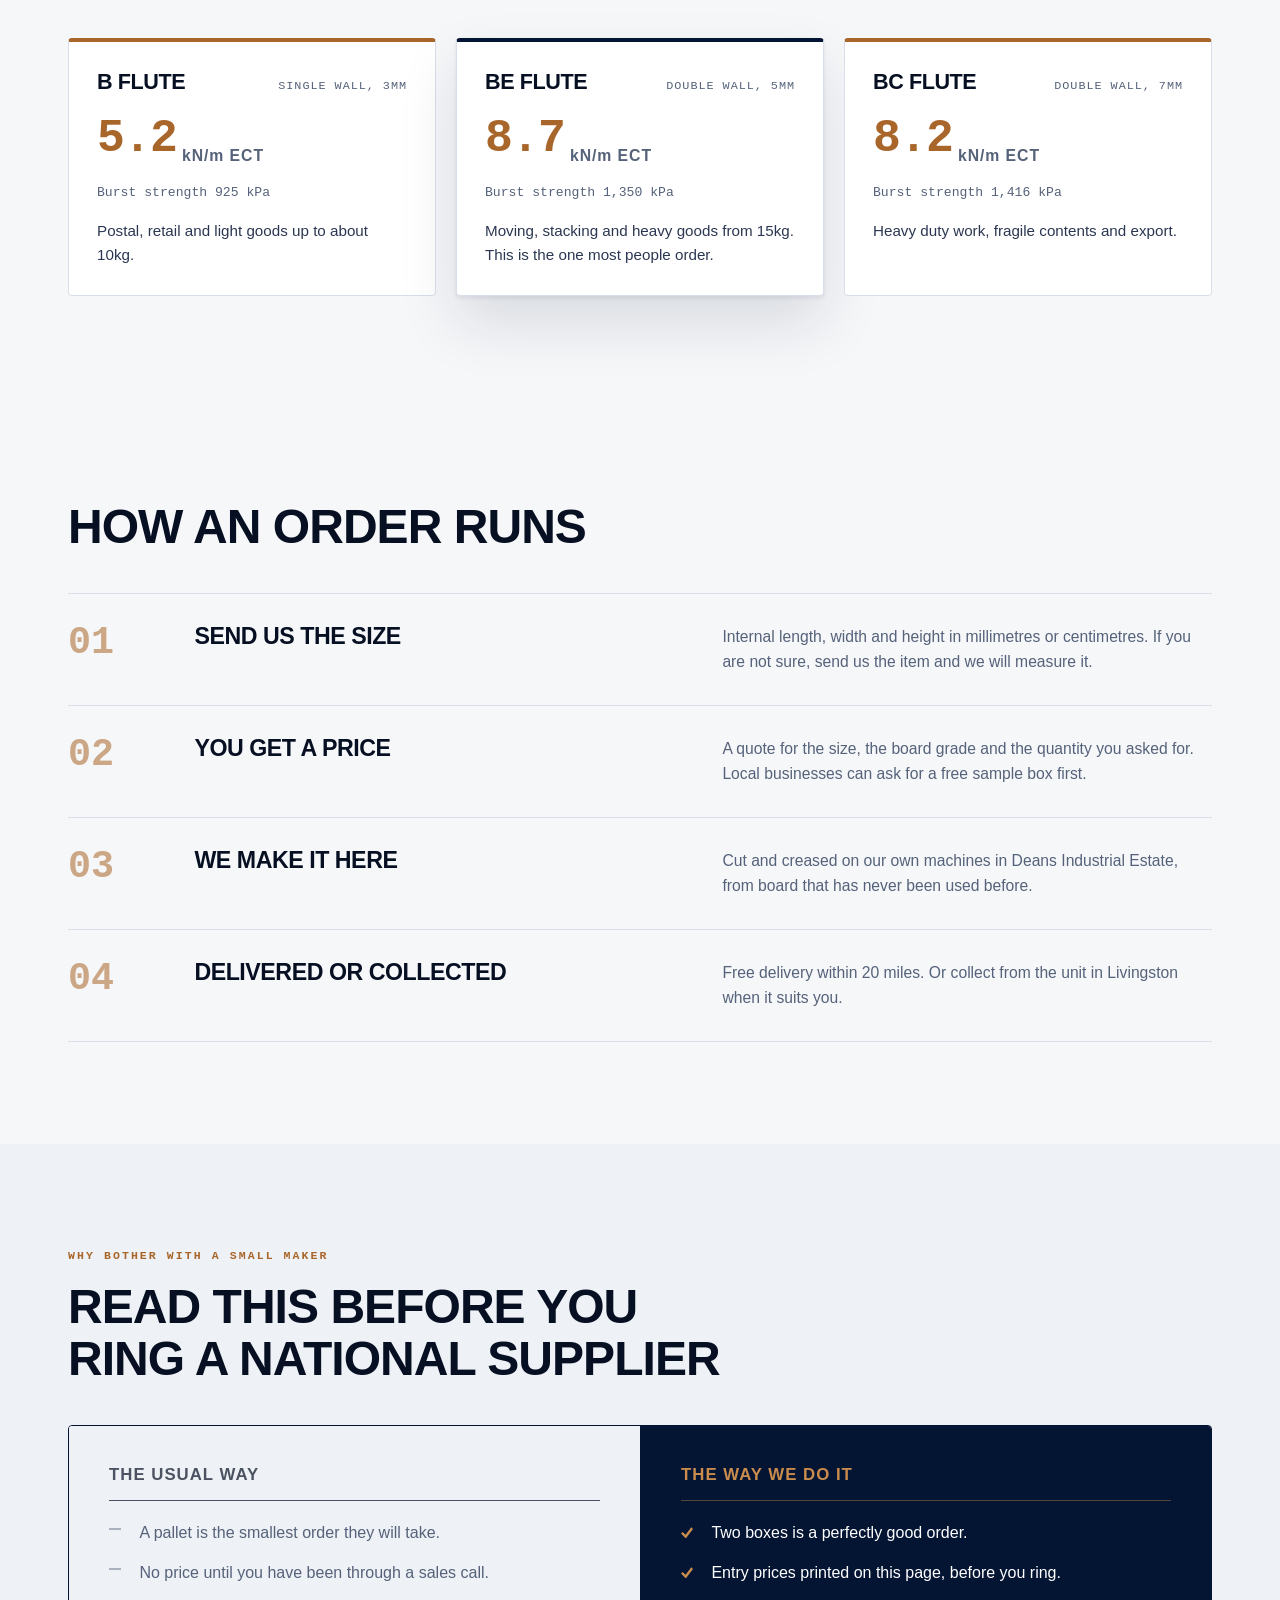
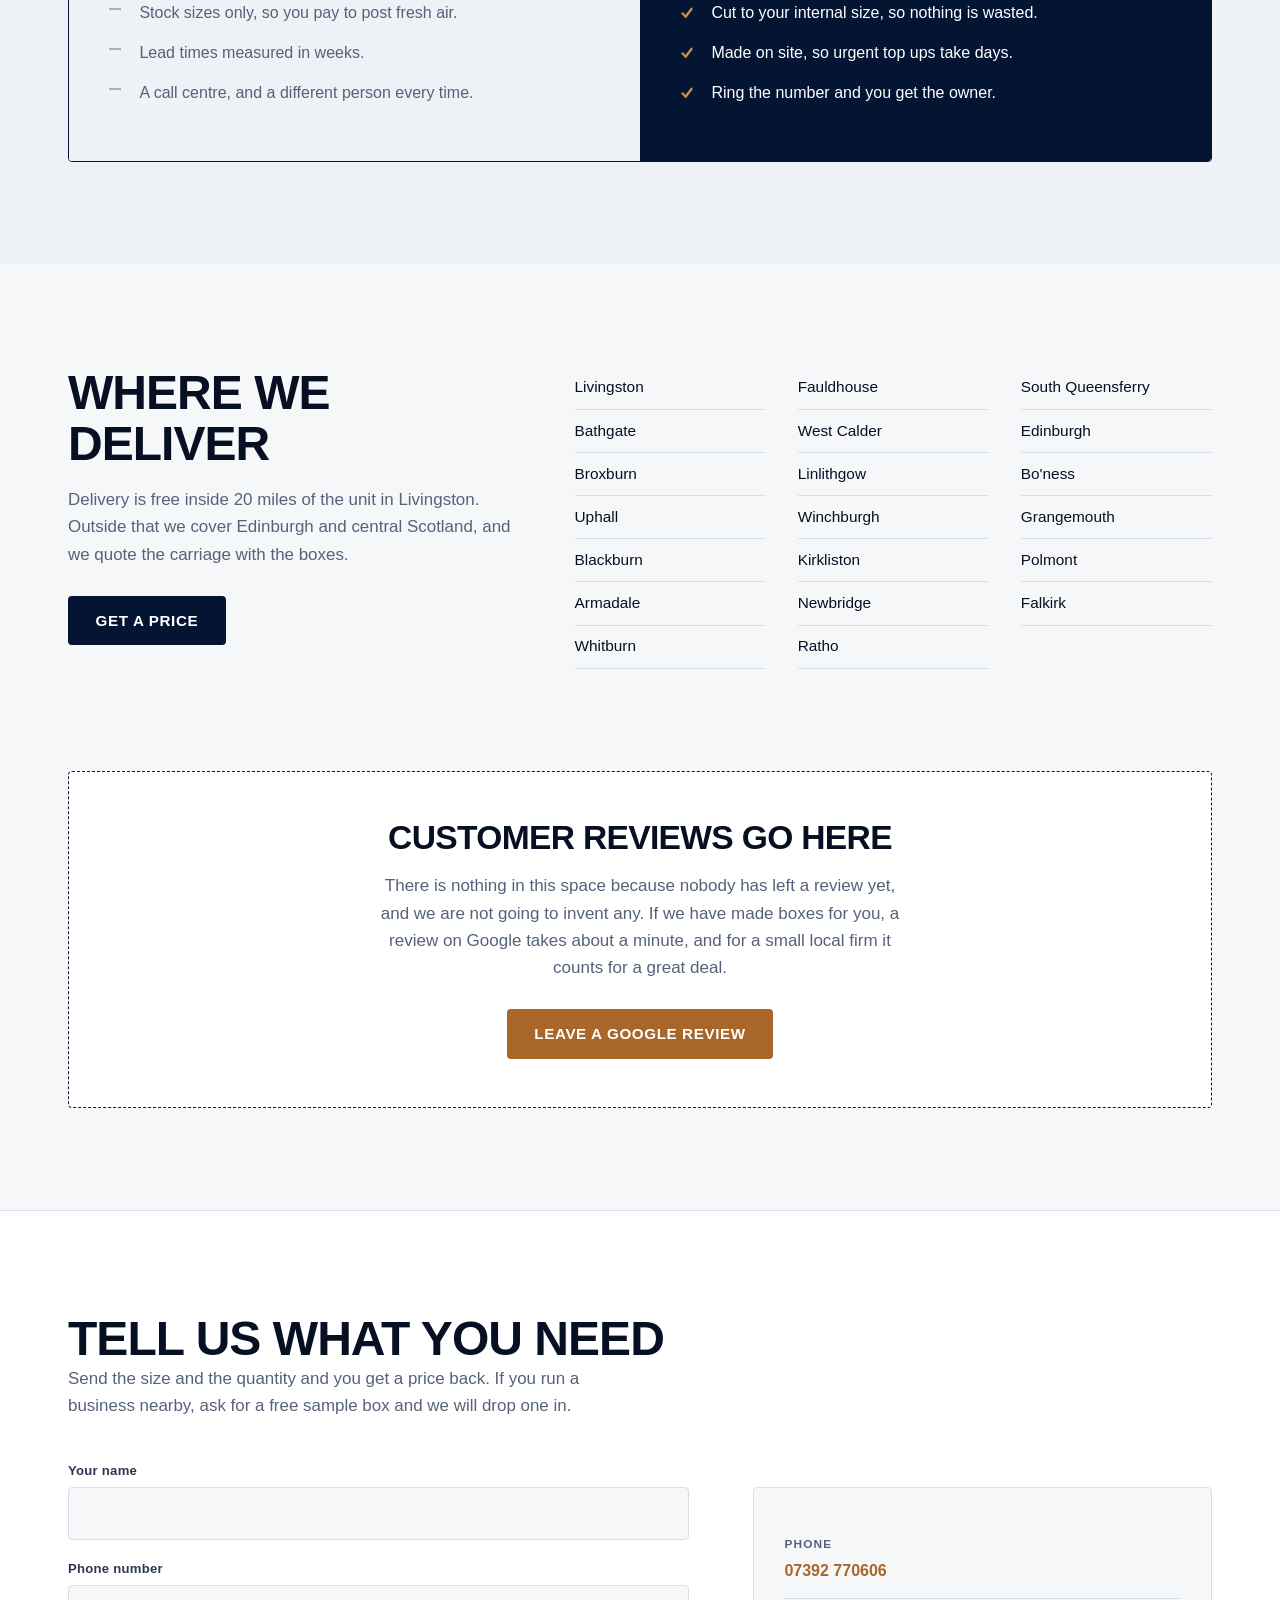
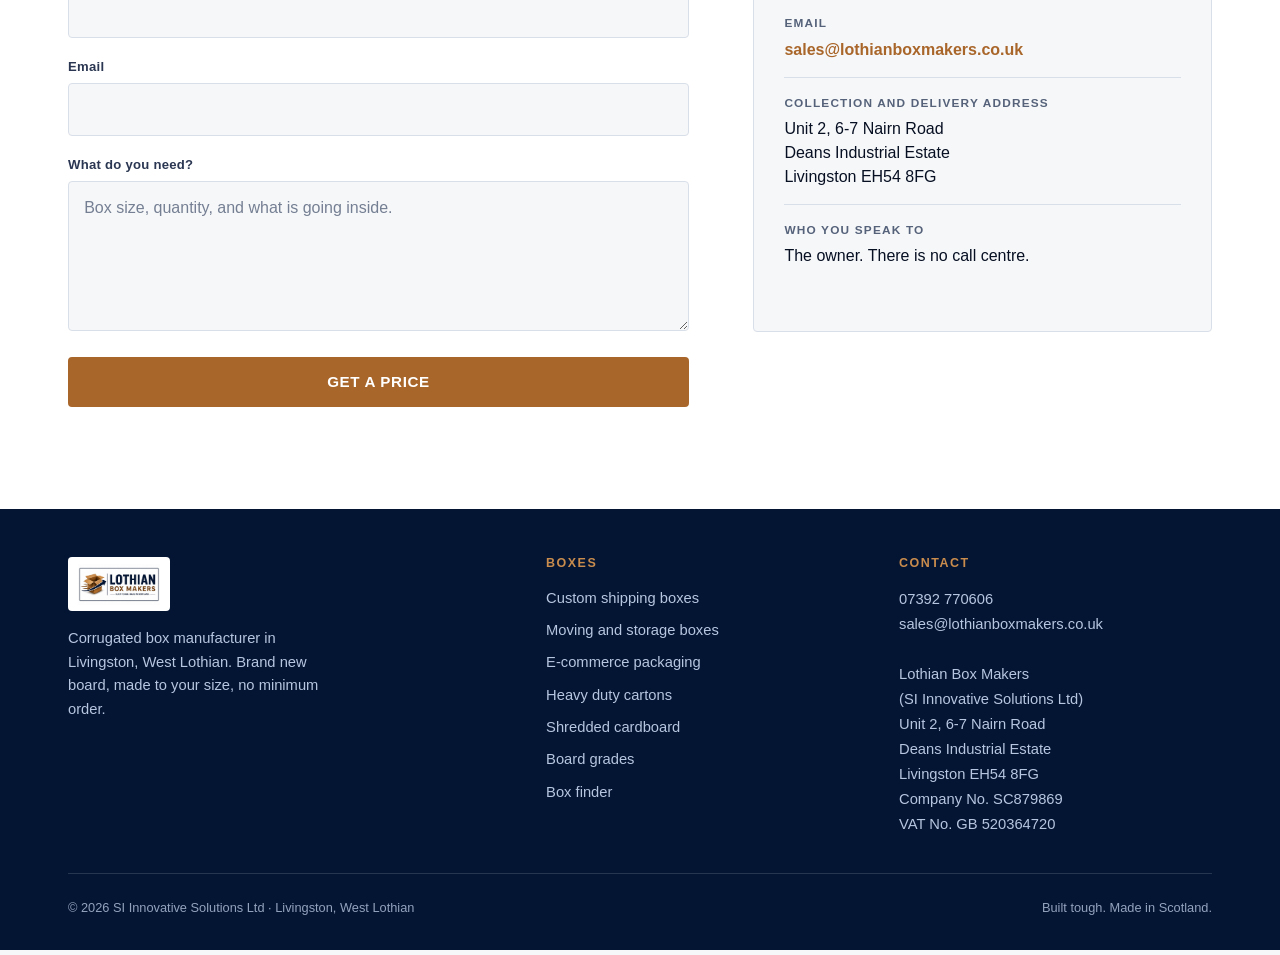
==== commit d7123c79: "Update index.html" ====
--- a/index.html
+++ b/index.html
@@ -30,9 +30,9 @@
   .fill__uses { display:grid; gap:1.75rem; grid-template-columns:repeat(auto-fit,minmax(280px,1fr)); margin-top:2.5rem; }
   .fill__use h3 { font-size:1.1rem; margin:0 0 .5rem; }
   .fill__use p { margin:0 0 .6rem; font-size:.95rem; }
-  .fill__photo { margin-top:2rem; border-radius:10px; overflow:hidden; }
-  .fill__photo img { display:block; width:100%; height:auto; }
-  @media (max-width:640px) { .fill__price { font-size:1.3rem; } }
+  .fill__photos { display:grid; gap:1rem; grid-template-columns:repeat(auto-fit,minmax(220px,1fr)); margin-top:2rem; }
+  .fill__photos img { display:block; width:100%; height:220px; object-fit:cover; border-radius:10px; background:var(--surface-2,#eef1f5); }
+  @media (max-width:640px) { .fill__price { font-size:1.3rem; } .fill__photos img { height:200px; } }
 </style>
 
 <script>
@@ -306,12 +306,11 @@
         ring 07392 770606.
       </p>
 
-      <!-- PHOTO: put your photo in the repo root as shredded-cardboard.jpg,
-           then delete this comment line and the one after the div.
-      <div class="fill__photo">
-        <img src="shredded-cardboard.jpg" alt="Loose shredded brown kraft cardboard packing material" loading="lazy">
-      </div>
-      -->
+      <div class="fill__photos">
+        <img src="shredded-1.jpg" alt="Loose shredded brown kraft cardboard packing material" loading="lazy">
+        <img src="shredded-2.jpg" alt="Shredded cardboard bagged and ready to collect" loading="lazy">
+        <img src="shredded-3.jpg" alt="Close up of plain unprinted shredded kraft cardboard" loading="lazy">
+      </div>
 
       <div class="fill__uses">
         <div class="fill__use">
